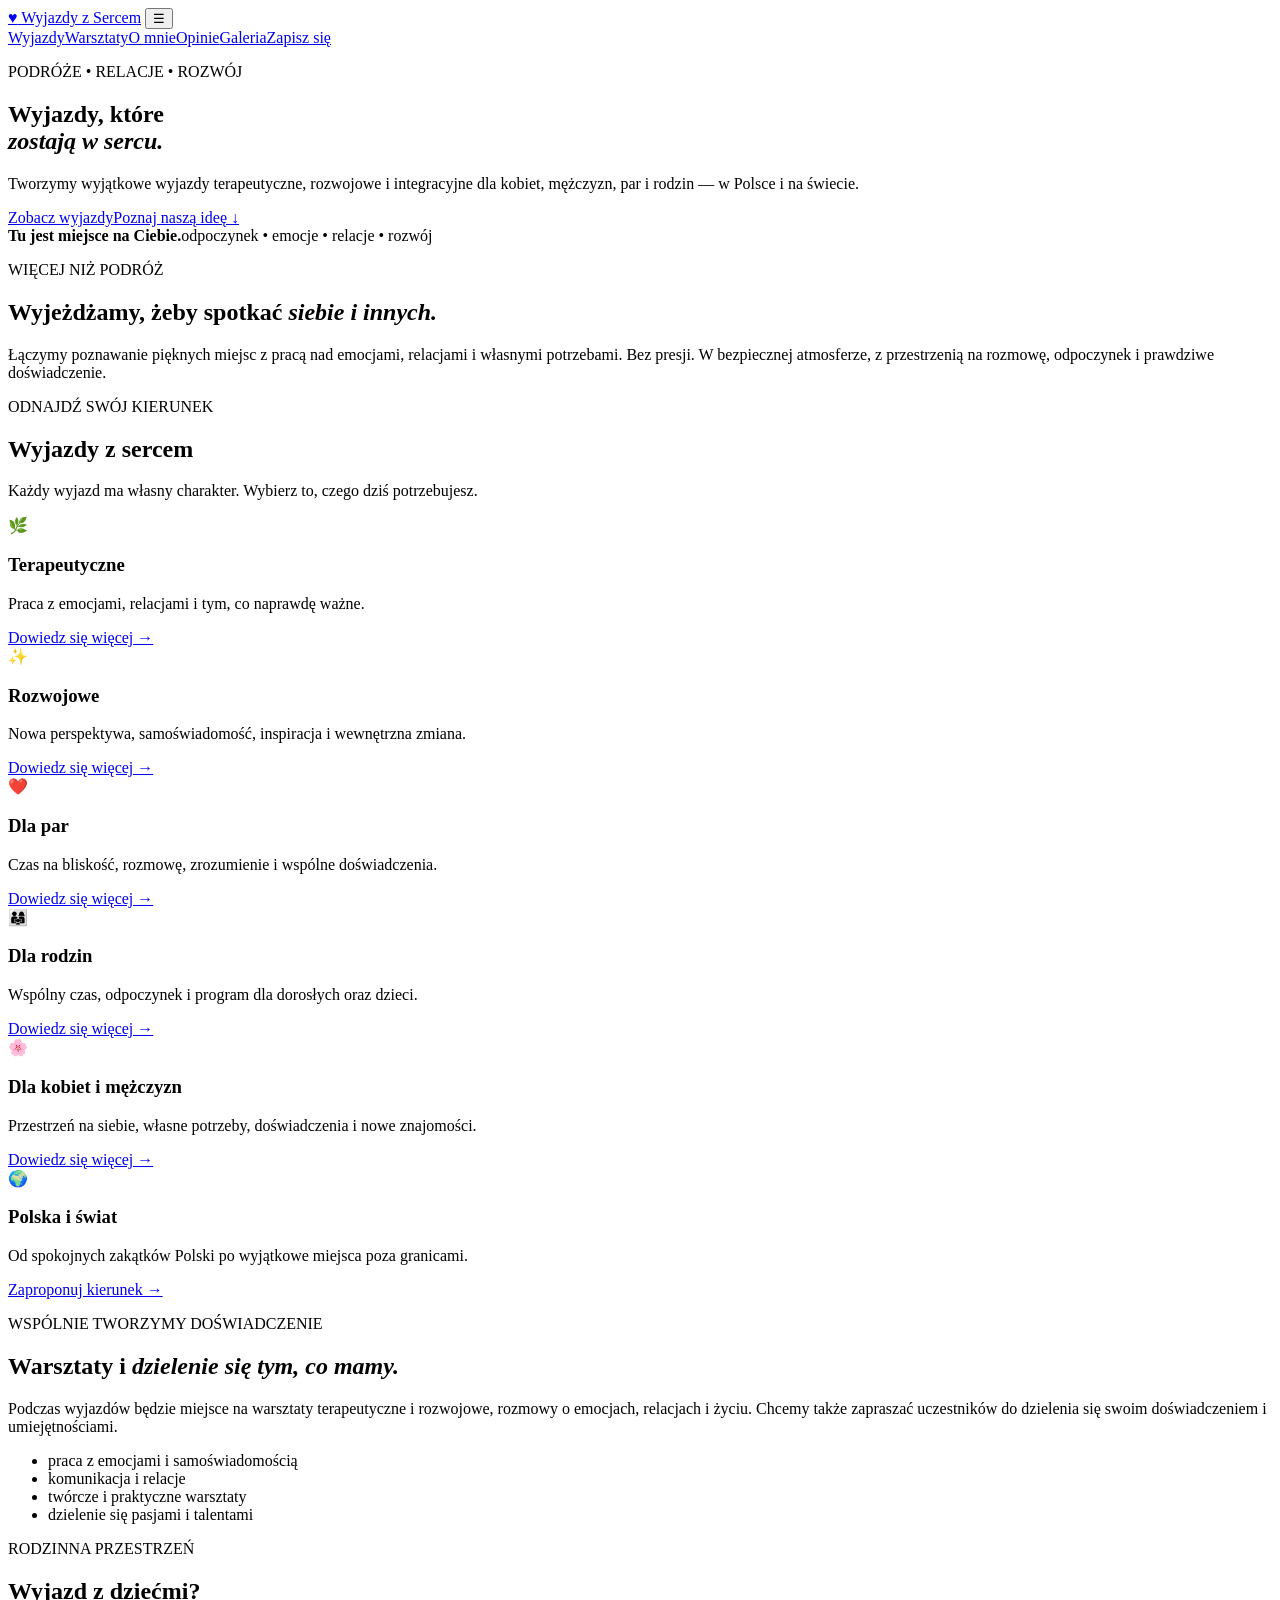
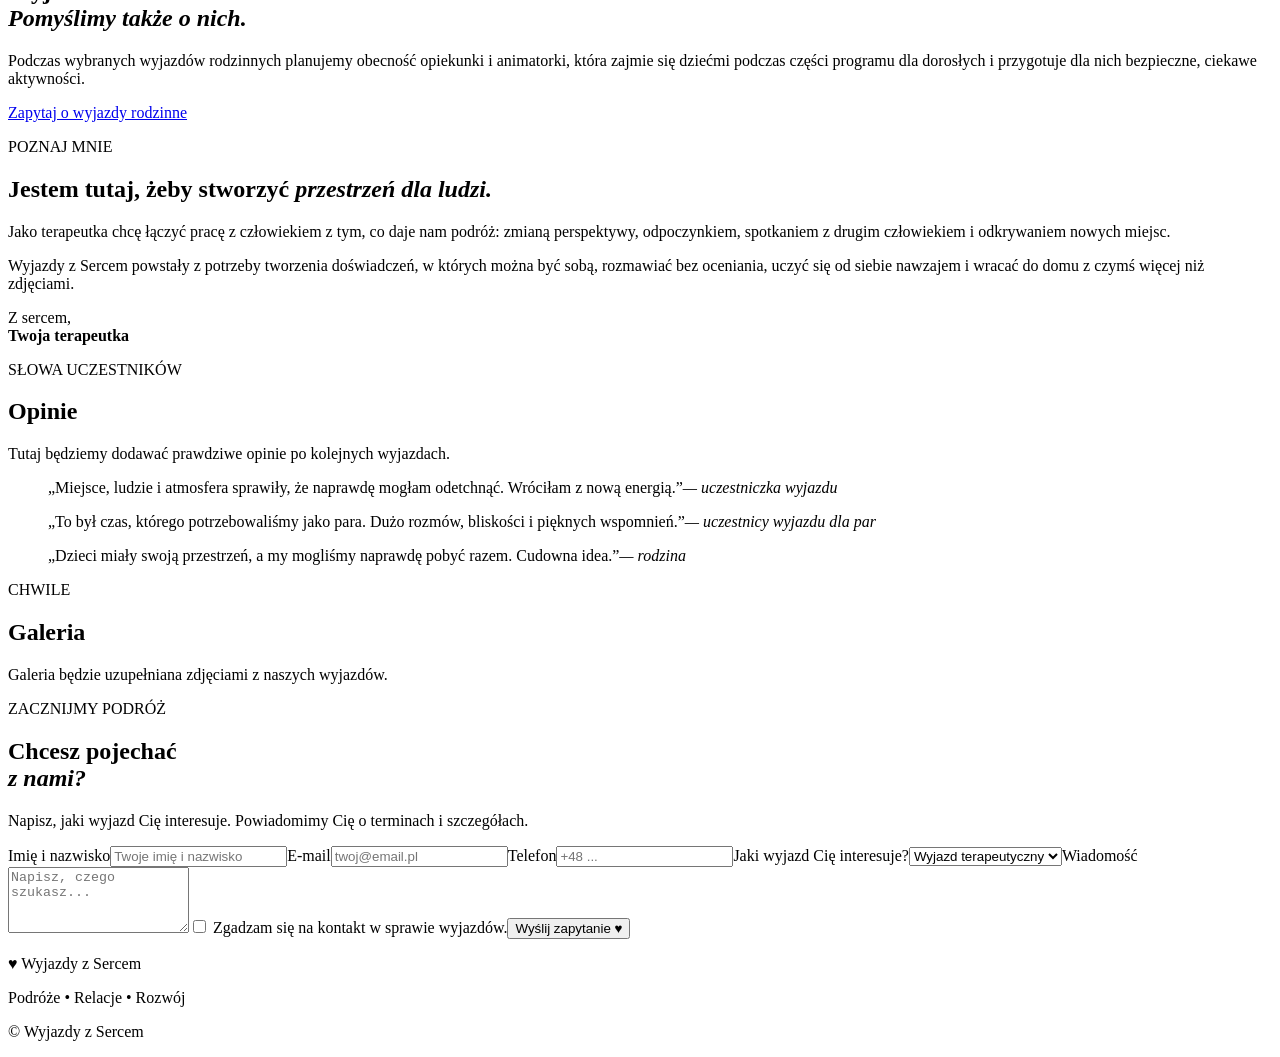
==== index.html @ 93f2064f "Stwórz pierwszą wersję strony Wyjazdy z Sercem" ====
<!doctype html>
<html lang="pl">
<head>
<meta charset="utf-8">
<meta name="viewport" content="width=device-width,initial-scale=1">
<meta name="description" content="Wyjazdy z Sercem – terapeutyczne, rozwojowe i integracyjne wyjazdy w Polsce i na świecie dla kobiet, mężczyzn, par i rodzin.">
<title>Wyjazdy z Sercem | Podróże, które mają znaczenie</title>
<link rel="preconnect" href="https://fonts.googleapis.com">
<link rel="preconnect" href="https://fonts.gstatic.com" crossorigin>
<link href="https://fonts.googleapis.com/css2?family=DM+Sans:wght@400;500;600;700&family=Playfair+Display:wght@600;700&display=swap" rel="stylesheet">
<link rel="stylesheet" href="style.css">
</head>
<body>
<header class="nav">
  <a class="brand" href="#top"><span>♥</span> Wyjazdy z Sercem</a>
  <button class="menu" aria-label="Otwórz menu">☰</button>
  <nav>
    <a href="#wyjazdy">Wyjazdy</a><a href="#warsztaty">Warsztaty</a><a href="#o-mnie">O mnie</a><a href="#opinie">Opinie</a><a href="#galeria">Galeria</a><a class="nav-cta" href="#zapisy">Zapisz się</a>
  </nav>
</header>

<main id="top">
<section class="hero">
  <div class="hero-copy">
    <p class="eyebrow">PODRÓŻE • RELACJE • ROZWÓJ</p>
    <h1>Wyjazdy, które<br><em>zostają w sercu.</em></h1>
    <p class="lead">Tworzymy wyjątkowe wyjazdy terapeutyczne, rozwojowe i integracyjne dla kobiet, mężczyzn, par i rodzin — w Polsce i na świecie.</p>
    <div class="hero-actions"><a class="btn primary" href="#wyjazdy">Zobacz wyjazdy</a><a class="btn ghost" href="#o-mnie">Poznaj naszą ideę ↓</a></div>
  </div>
  <div class="hero-card">
    <div class="hero-photo"></div>
    <div class="floating"><strong>Tu jest miejsce na Ciebie.</strong><span>odpoczynek • emocje • relacje • rozwój</span></div>
  </div>
</section>

<section class="intro">
  <p class="eyebrow">WIĘCEJ NIŻ PODRÓŻ</p>
  <h2>Wyjeżdżamy, żeby spotkać <em>siebie i innych.</em></h2>
  <p>Łączymy poznawanie pięknych miejsc z pracą nad emocjami, relacjami i własnymi potrzebami. Bez presji. W bezpiecznej atmosferze, z przestrzenią na rozmowę, odpoczynek i prawdziwe doświadczenie.</p>
</section>

<section id="wyjazdy" class="section">
  <div class="section-head"><div><p class="eyebrow">ODNAJDŹ SWÓJ KIERUNEK</p><h2>Wyjazdy z sercem</h2></div><p>Każdy wyjazd ma własny charakter. Wybierz to, czego dziś potrzebujesz.</p></div>
  <div class="cards">
    <article class="card"><div class="icon">🌿</div><h3>Terapeutyczne</h3><p>Praca z emocjami, relacjami i tym, co naprawdę ważne.</p><a href="#zapisy">Dowiedz się więcej →</a></article>
    <article class="card"><div class="icon">✨</div><h3>Rozwojowe</h3><p>Nowa perspektywa, samoświadomość, inspiracja i wewnętrzna zmiana.</p><a href="#zapisy">Dowiedz się więcej →</a></article>
    <article class="card"><div class="icon">❤️</div><h3>Dla par</h3><p>Czas na bliskość, rozmowę, zrozumienie i wspólne doświadczenia.</p><a href="#zapisy">Dowiedz się więcej →</a></article>
    <article class="card"><div class="icon">👨‍👩‍👧</div><h3>Dla rodzin</h3><p>Wspólny czas, odpoczynek i program dla dorosłych oraz dzieci.</p><a href="#zapisy">Dowiedz się więcej →</a></article>
    <article class="card"><div class="icon">🌸</div><h3>Dla kobiet i mężczyzn</h3><p>Przestrzeń na siebie, własne potrzeby, doświadczenia i nowe znajomości.</p><a href="#zapisy">Dowiedz się więcej →</a></article>
    <article class="card"><div class="icon">🌍</div><h3>Polska i świat</h3><p>Od spokojnych zakątków Polski po wyjątkowe miejsca poza granicami.</p><a href="#zapisy">Zaproponuj kierunek →</a></article>
  </div>
</section>

<section id="warsztaty" class="split">
  <div class="split-photo workshop-photo"></div>
  <div class="split-copy"><p class="eyebrow">WSPÓLNIE TWORZYMY DOŚWIADCZENIE</p><h2>Warsztaty i <em>dzielenie się tym, co mamy.</em></h2>
  <p>Podczas wyjazdów będzie miejsce na warsztaty terapeutyczne i rozwojowe, rozmowy o emocjach, relacjach i życiu. Chcemy także zapraszać uczestników do dzielenia się swoim doświadczeniem i umiejętnościami.</p>
  <ul><li>praca z emocjami i samoświadomością</li><li>komunikacja i relacje</li><li>twórcze i praktyczne warsztaty</li><li>dzielenie się pasjami i talentami</li></ul></div>
</section>

<section class="family">
  <div><p class="eyebrow">RODZINNA PRZESTRZEŃ</p><h2>Wyjazd z dziećmi?<br><em>Pomyślimy także o nich.</em></h2><p>Podczas wybranych wyjazdów rodzinnych planujemy obecność opiekunki i animatorki, która zajmie się dziećmi podczas części programu dla dorosłych i przygotuje dla nich bezpieczne, ciekawe aktywności.</p><a class="btn light" href="#zapisy">Zapytaj o wyjazdy rodzinne</a></div>
</section>

<section id="o-mnie" class="about">
  <div class="portrait"></div>
  <div><p class="eyebrow">POZNAJ MNIE</p><h2>Jestem tutaj, żeby stworzyć <em>przestrzeń dla ludzi.</em></h2><p>Jako terapeutka chcę łączyć pracę z człowiekiem z tym, co daje nam podróż: zmianą perspektywy, odpoczynkiem, spotkaniem z drugim człowiekiem i odkrywaniem nowych miejsc.</p><p>Wyjazdy z Sercem powstały z potrzeby tworzenia doświadczeń, w których można być sobą, rozmawiać bez oceniania, uczyć się od siebie nawzajem i wracać do domu z czymś więcej niż zdjęciami.</p><div class="signature">Z sercem,<br><strong>Twoja terapeutka</strong></div></div>
</section>

<section id="opinie" class="section soft"><div class="center"><p class="eyebrow">SŁOWA UCZESTNIKÓW</p><h2>Opinie</h2><p class="muted">Tutaj będziemy dodawać prawdziwe opinie po kolejnych wyjazdach.</p></div>
<div class="quotes"><blockquote>„Miejsce, ludzie i atmosfera sprawiły, że naprawdę mogłam odetchnąć. Wróciłam z nową energią.”<cite>— uczestniczka wyjazdu</cite></blockquote><blockquote>„To był czas, którego potrzebowaliśmy jako para. Dużo rozmów, bliskości i pięknych wspomnień.”<cite>— uczestnicy wyjazdu dla par</cite></blockquote><blockquote>„Dzieci miały swoją przestrzeń, a my mogliśmy naprawdę pobyć razem. Cudowna idea.”<cite>— rodzina</cite></blockquote></div></section>

<section id="galeria" class="section"><div class="center"><p class="eyebrow">CHWILE</p><h2>Galeria</h2><p class="muted">Galeria będzie uzupełniana zdjęciami z naszych wyjazdów.</p></div><div class="gallery"><div></div><div></div><div></div><div></div><div></div><div></div></div></section>

<section id="zapisy" class="booking"><div><p class="eyebrow">ZACZNIJMY PODRÓŻ</p><h2>Chcesz pojechać<br><em>z nami?</em></h2><p>Napisz, jaki wyjazd Cię interesuje. Powiadomimy Cię o terminach i szczegółach.</p></div>
<form onsubmit="return submitForm(event)"><label>Imię i nazwisko<input required name="name" placeholder="Twoje imię i nazwisko"></label><label>E-mail<input required type="email" name="email" placeholder="twoj@email.pl"></label><label>Telefon<input name="phone" placeholder="+48 ..."></label><label>Jaki wyjazd Cię interesuje?<select name="trip"><option>Wyjazd terapeutyczny</option><option>Wyjazd rozwojowy</option><option>Wyjazd dla par</option><option>Wyjazd rodzinny</option><option>Wyjazd zagraniczny</option><option>Warsztaty</option></select></label><label>Wiadomość<textarea name="message" rows="4" placeholder="Napisz, czego szukasz..."></textarea></label><label class="check"><input required type="checkbox"> Zgadzam się na kontakt w sprawie wyjazdów.</label><button class="btn primary" type="submit">Wyślij zapytanie ♥</button><p id="form-note" class="form-note"></p></form></section>
</main>
<footer><div class="brand"><span>♥</span> Wyjazdy z Sercem</div><p>Podróże • Relacje • Rozwój</p><p>© <span id="year"></span> Wyjazdy z Sercem</p></footer>
<script src="script.js"></script>
</body>
</html>
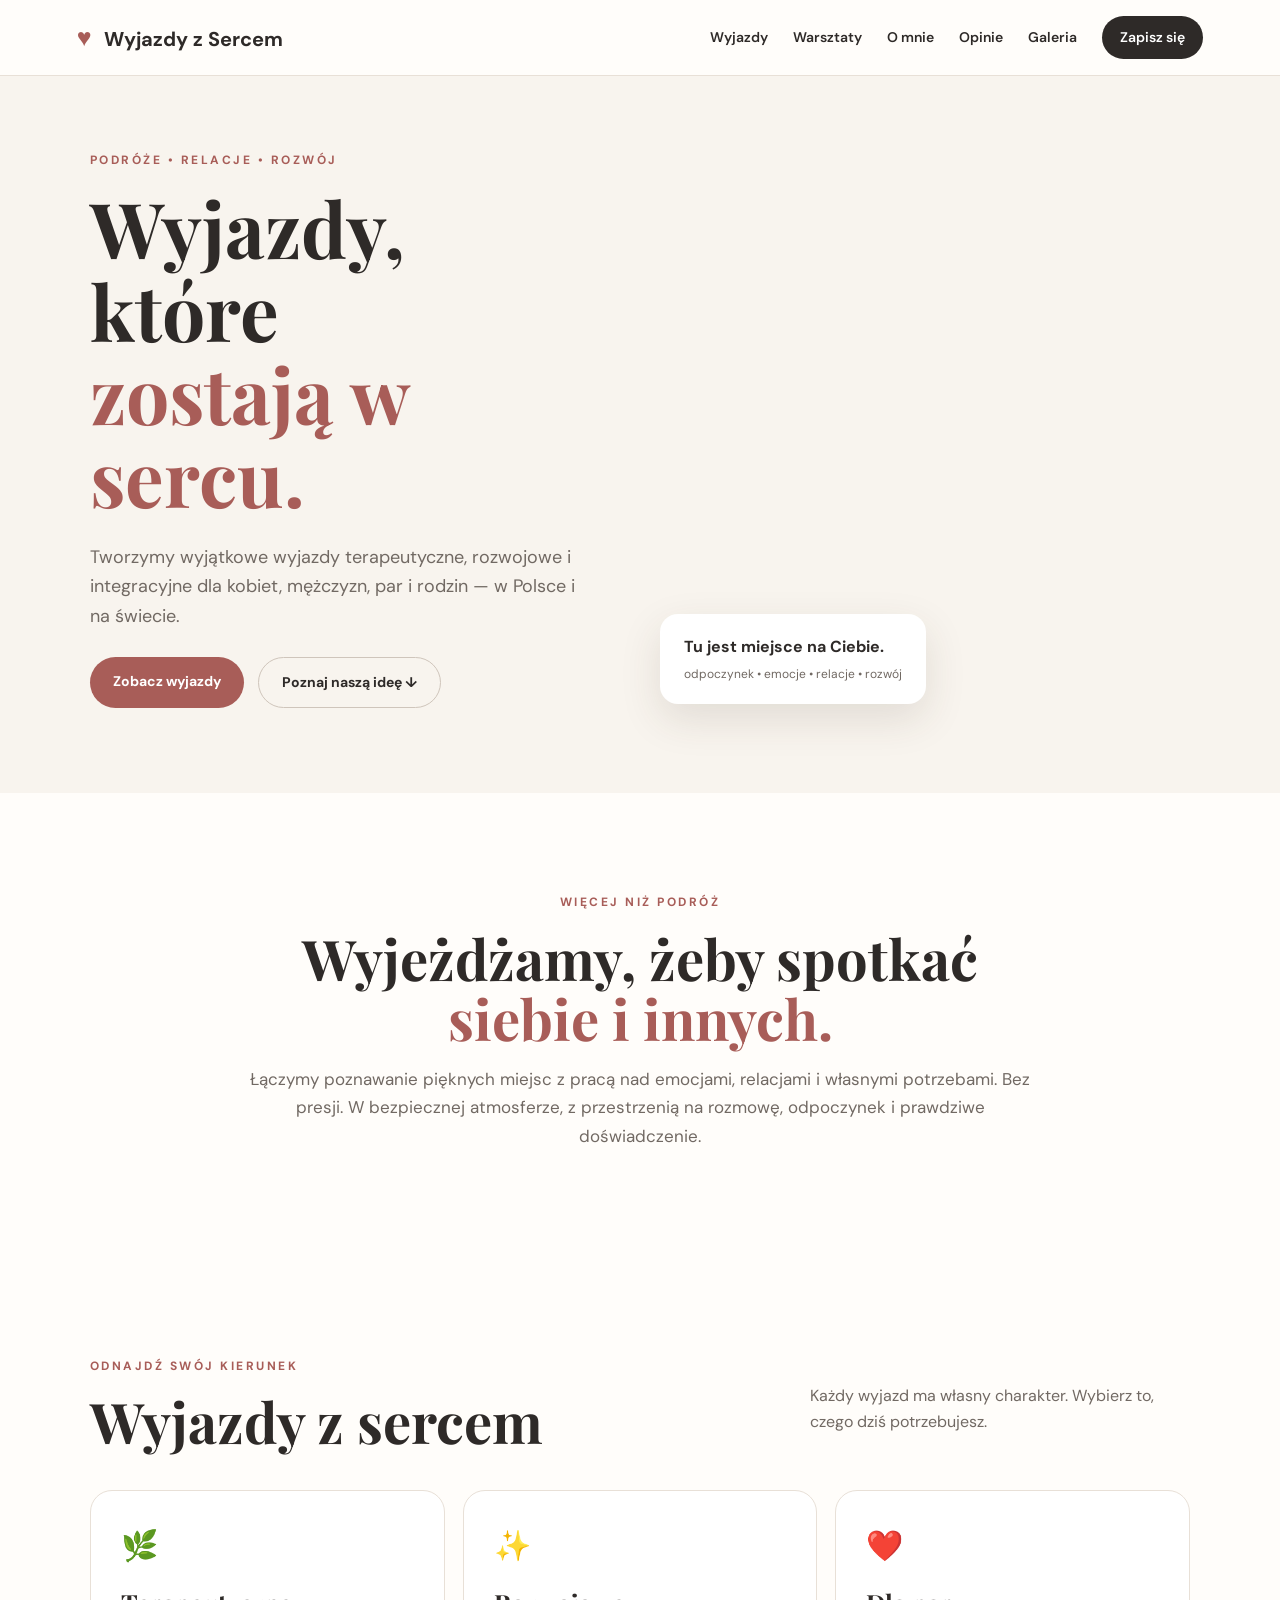
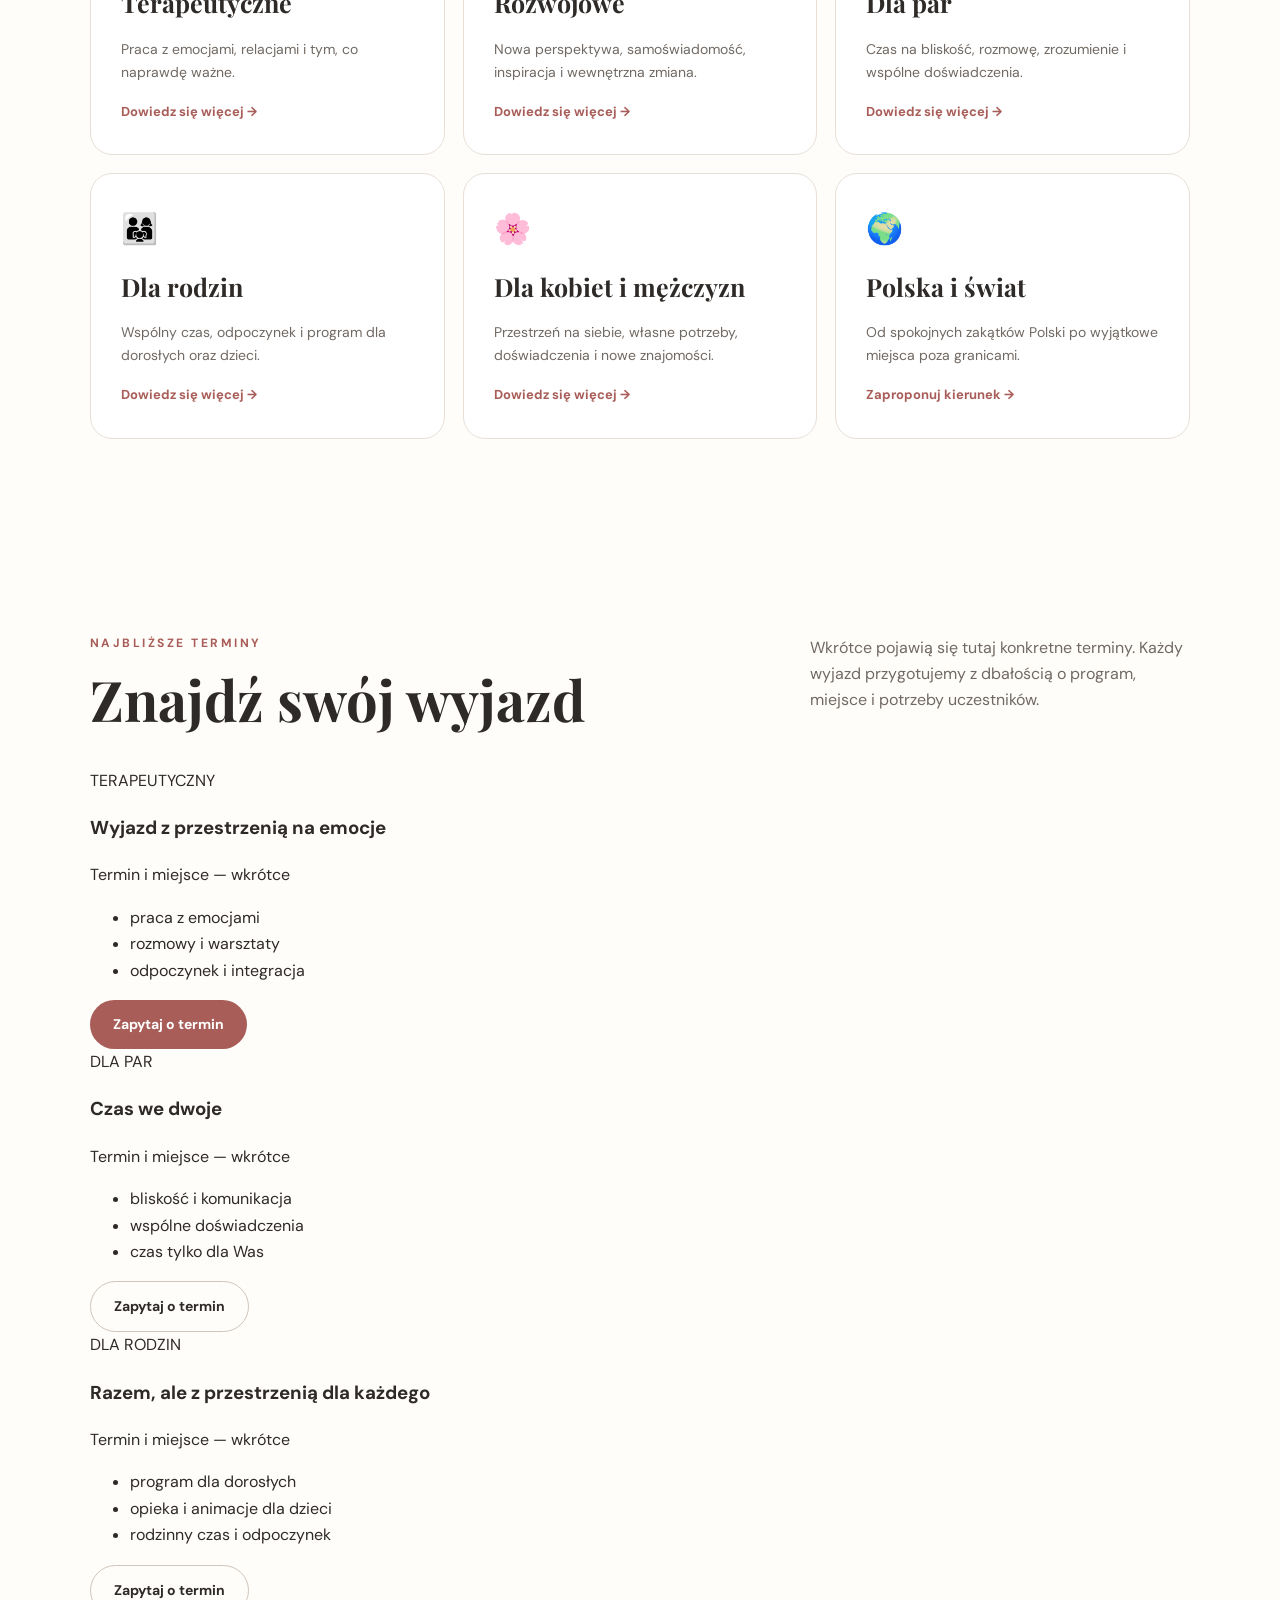
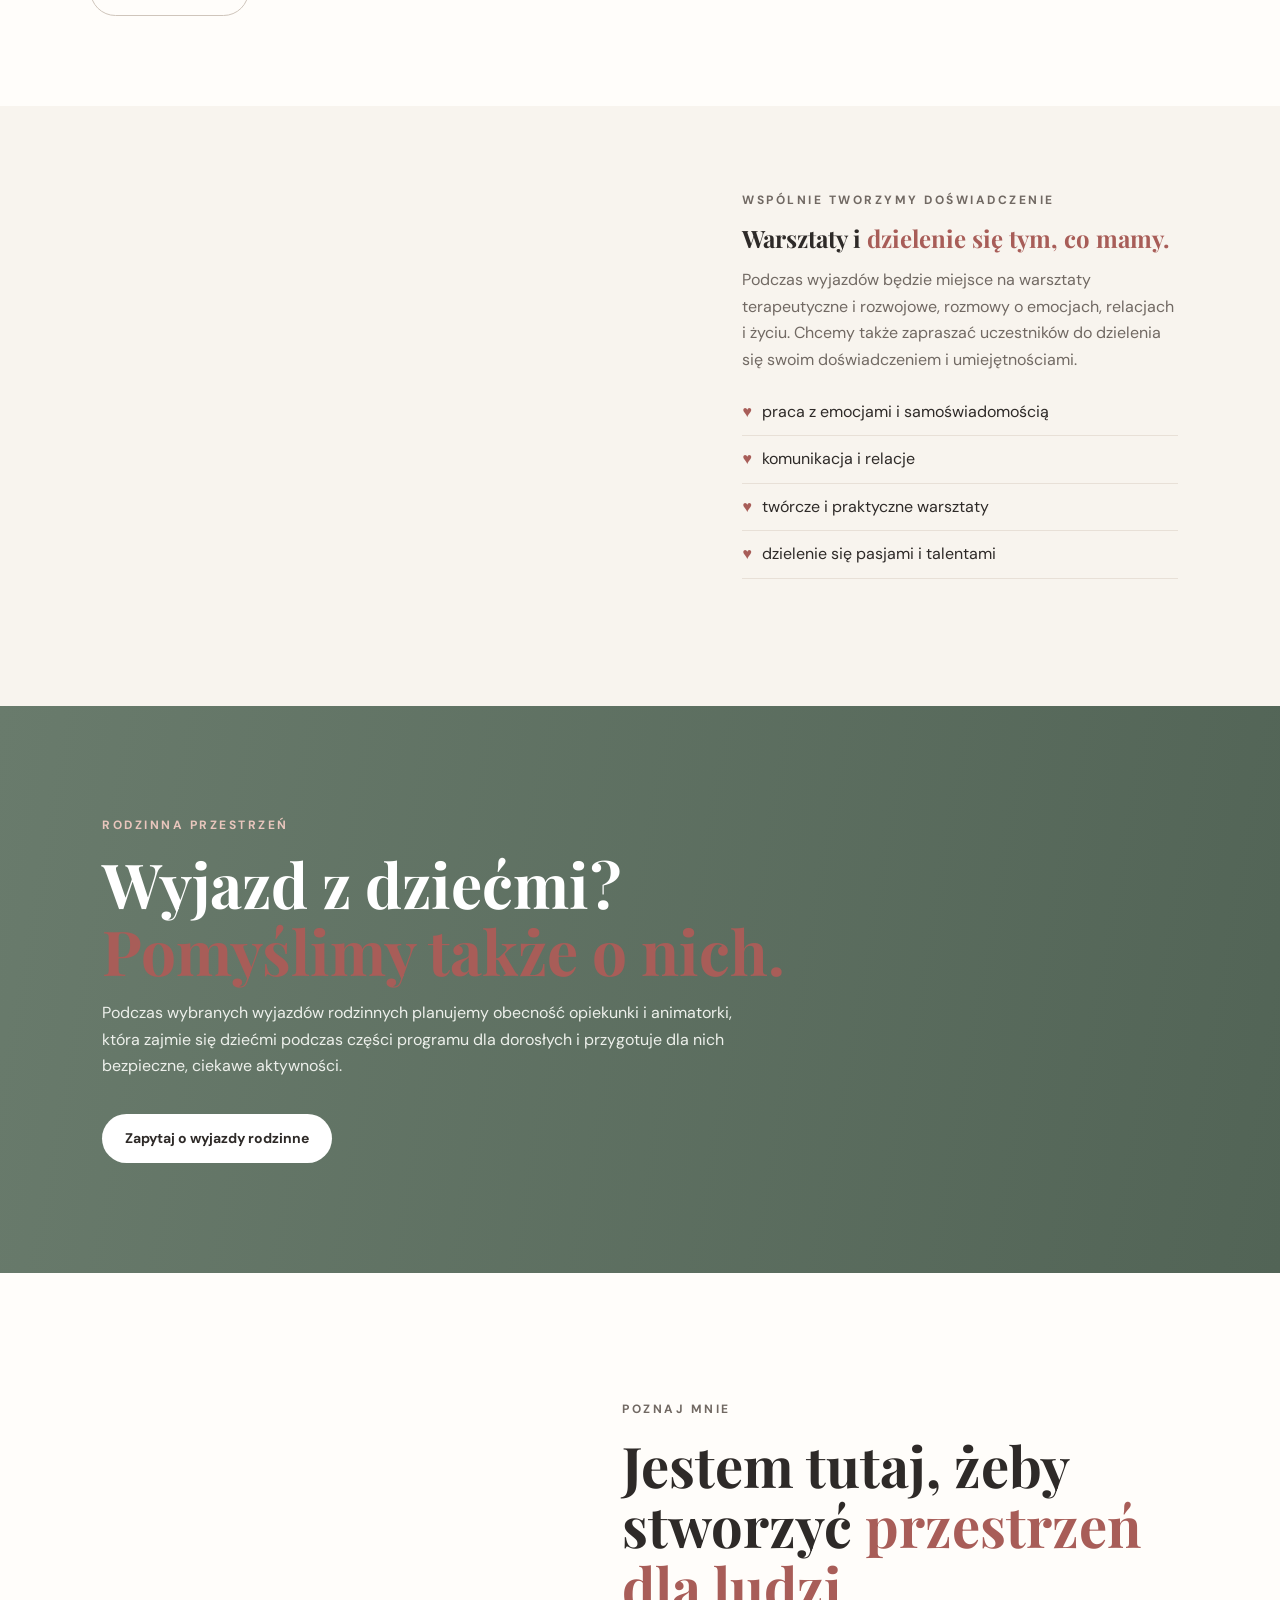
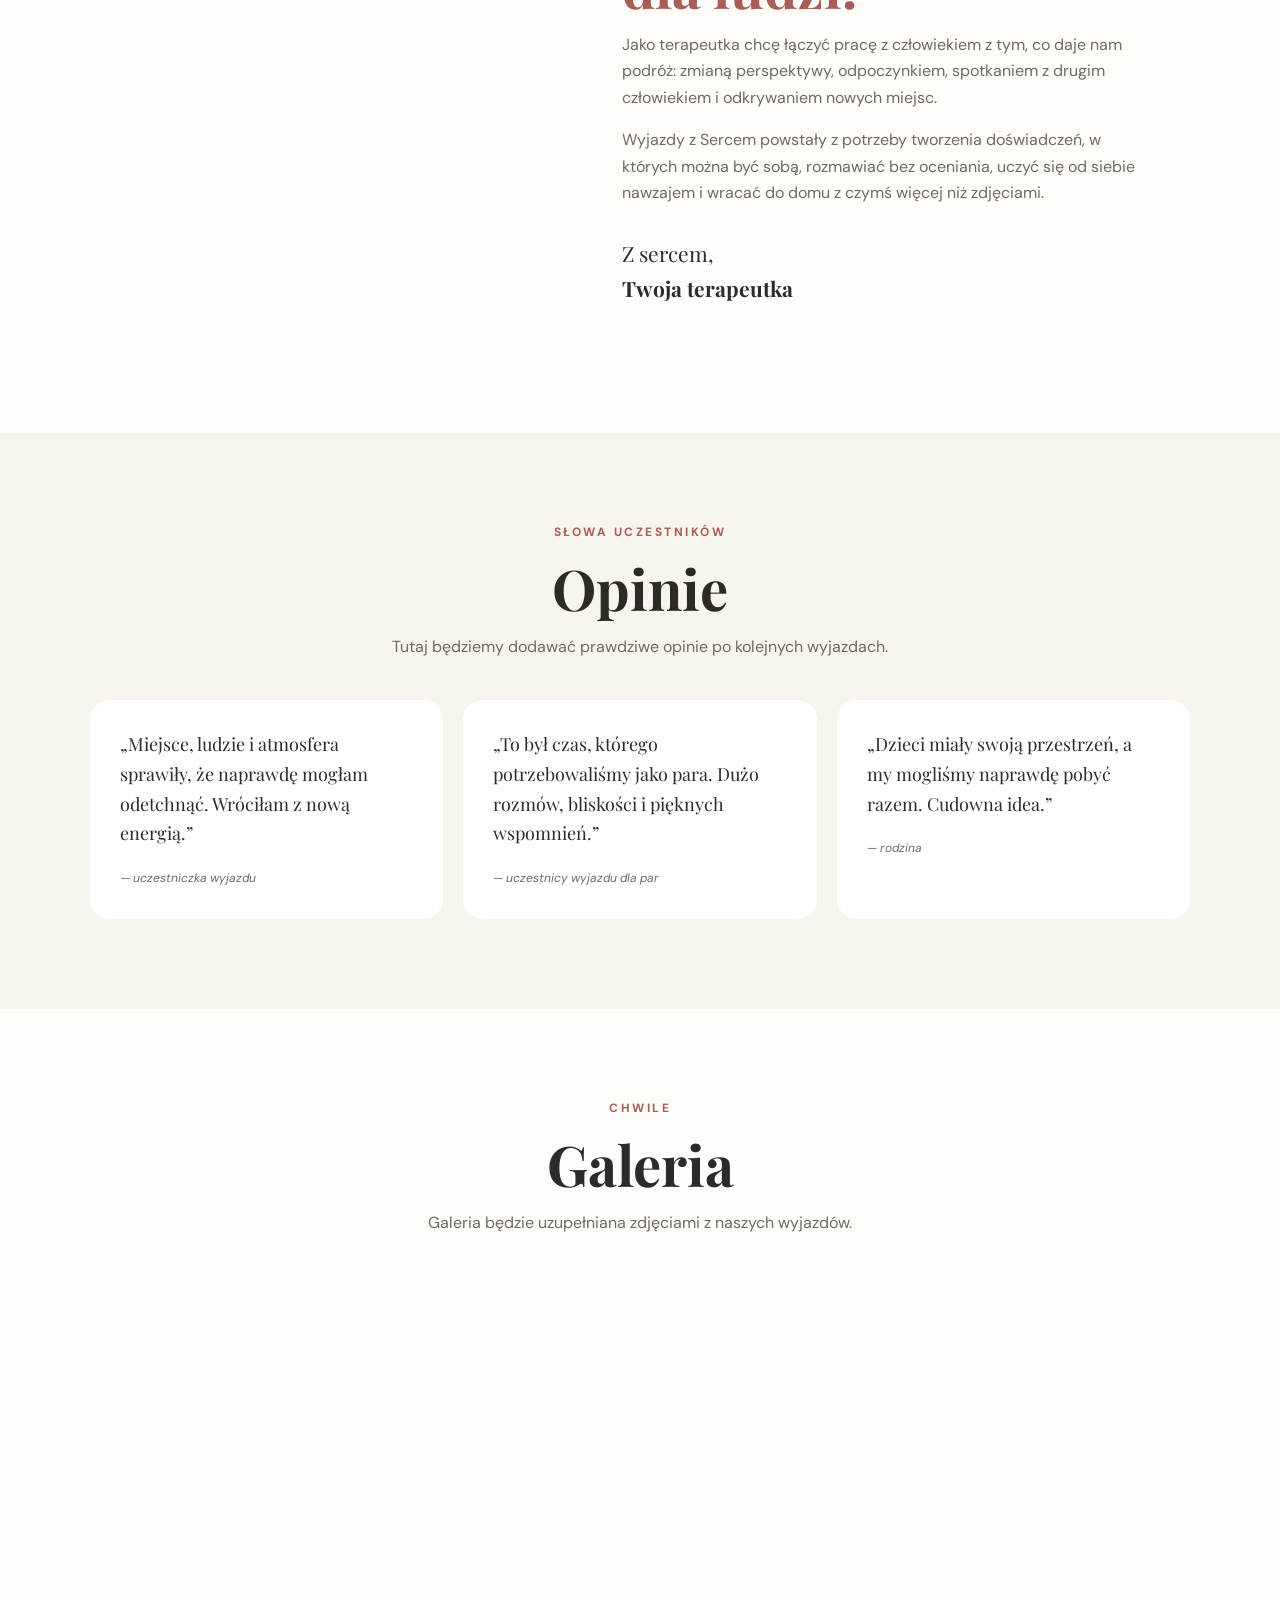
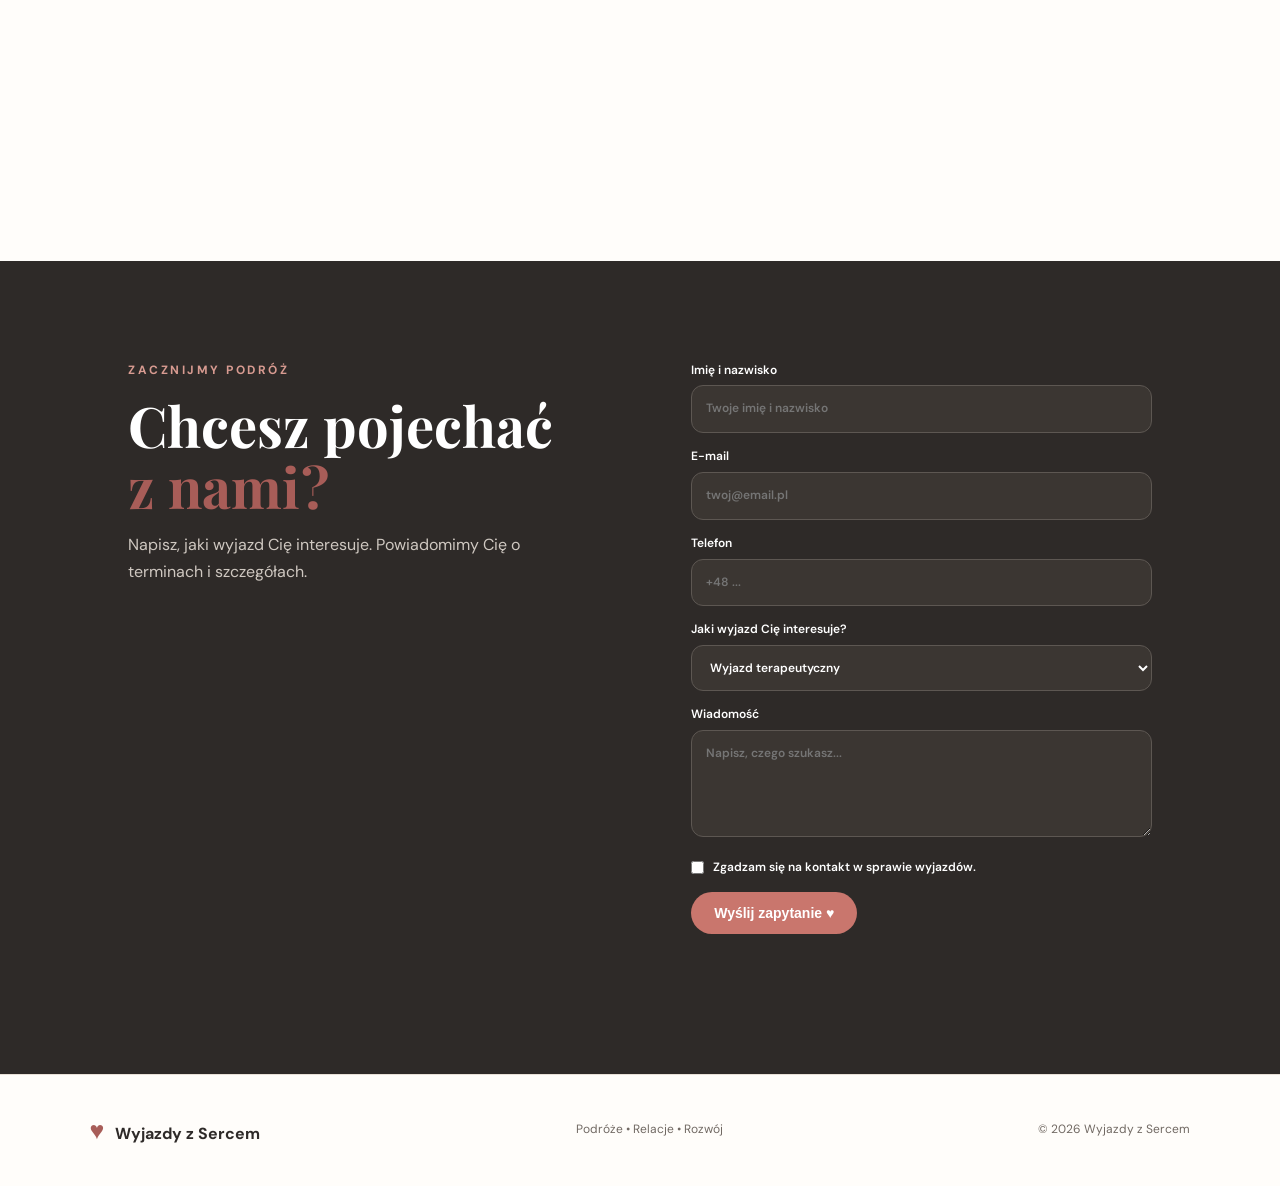
==== commit bbc02d20: "Dodaj sekcje najblizszych wyjazdow" ====
--- a/index.html
+++ b/index.html
@@ -51,6 +51,16 @@
   </div>
 </section>
 
+
+<section id="najblizsze" class="section upcoming">
+  <div class="section-head"><div><p class="eyebrow">NAJBLIŻSZE TERMINY</p><h2>Znajdź swój wyjazd</h2></div><p>Wkrótce pojawią się tutaj konkretne terminy. Każdy wyjazd przygotujemy z dbałością o program, miejsce i potrzeby uczestników.</p></div>
+  <div class="trip-grid">
+    <article class="trip-card featured"><div class="trip-tag">TERAPEUTYCZNY</div><h3>Wyjazd z przestrzenią na emocje</h3><p class="trip-placeholder">Termin i miejsce — wkrótce</p><ul><li>praca z emocjami</li><li>rozmowy i warsztaty</li><li>odpoczynek i integracja</li></ul><a class="btn primary" href="#zapisy">Zapytaj o termin</a></article>
+    <article class="trip-card"><div class="trip-tag">DLA PAR</div><h3>Czas we dwoje</h3><p class="trip-placeholder">Termin i miejsce — wkrótce</p><ul><li>bliskość i komunikacja</li><li>wspólne doświadczenia</li><li>czas tylko dla Was</li></ul><a class="btn ghost" href="#zapisy">Zapytaj o termin</a></article>
+    <article class="trip-card"><div class="trip-tag">DLA RODZIN</div><h3>Razem, ale z przestrzenią dla każdego</h3><p class="trip-placeholder">Termin i miejsce — wkrótce</p><ul><li>program dla dorosłych</li><li>opieka i animacje dla dzieci</li><li>rodzinny czas i odpoczynek</li></ul><a class="btn ghost" href="#zapisy">Zapytaj o termin</a></article>
+  </div>
+</section>
+
 <section id="warsztaty" class="split">
   <div class="split-photo workshop-photo"></div>
   <div class="split-copy"><p class="eyebrow">WSPÓLNIE TWORZYMY DOŚWIADCZENIE</p><h2>Warsztaty i <em>dzielenie się tym, co mamy.</em></h2>
--- a/style.css
+++ b/style.css
@@ -0,0 +1 @@
+:root{--ink:#2e2a28;--muted:#716963;--cream:#f8f4ee;--paper:#fffdfa;--accent:#a85d58;--sage:#687a68;--line:#e8e0d7}*{box-sizing:border-box}html{scroll-behavior:smooth}body{margin:0;color:var(--ink);font-family:'DM Sans',sans-serif;background:var(--paper);line-height:1.65}.nav{height:76px;display:flex;align-items:center;justify-content:space-between;padding:0 6vw;position:sticky;top:0;background:rgba(255,253,250,.94);backdrop-filter:blur(12px);z-index:10;border-bottom:1px solid var(--line)}.brand{font-weight:700;font-size:20px;color:var(--ink);text-decoration:none}.brand span{color:var(--accent);font-size:25px;margin-right:7px}.nav nav{display:flex;gap:25px;align-items:center}.nav nav a{color:var(--ink);text-decoration:none;font-size:14px;font-weight:600}.nav-cta{padding:10px 18px;border-radius:99px;background:var(--ink)!important;color:#fff!important}.menu{display:none;background:none;border:0;font-size:25px}.hero{min-height:650px;background:var(--cream);padding:75px 7vw 85px;display:grid;grid-template-columns:1fr 1fr;gap:7vw;align-items:center}.eyebrow{font-size:12px;letter-spacing:2.5px;font-weight:700;color:var(--accent);margin:0 0 15px}.hero h1,h2{font-family:'Playfair Display',serif;line-height:1.08;margin:0}.hero h1{font-size:clamp(48px,6vw,78px)}em{font-style:normal;color:var(--accent)}.lead{font-size:18px;max-width:590px;color:var(--muted);margin:25px 0}.hero-actions{display:flex;gap:14px;flex-wrap:wrap}.btn{display:inline-block;border:0;border-radius:99px;padding:13px 23px;text-decoration:none;font-weight:700;font-size:14px;cursor:pointer}.primary{background:var(--accent);color:white}.ghost{color:var(--ink);border:1px solid #cfc5bb}.hero-card{position:relative}.hero-photo,.split-photo,.portrait{min-height:500px;border-radius:28px;background:url('https://images.unsplash.com/photo-1500530855697-b586d89ba3ee?auto=format&fit=crop&w=1200&q=85') center/cover}.floating{position:absolute;bottom:-25px;left:-25px;background:#fff;padding:20px 24px;border-radius:18px;box-shadow:0 15px 40px #44352a20}.floating strong,.floating span{display:block}.floating span{color:var(--muted);font-size:12px;margin-top:4px}.intro{max-width:850px;text-align:center;padding:100px 25px;margin:auto}.intro h2,.section h2,.about h2,.booking h2{font-size:clamp(38px,5vw,56px)}.intro>p:last-child{color:var(--muted);font-size:17px}.section{padding:90px 7vw}.section-head{display:flex;justify-content:space-between;gap:30px;align-items:end;margin-bottom:38px}.section-head>p{max-width:380px;color:var(--muted)}.cards{display:grid;grid-template-columns:repeat(3,1fr);gap:18px}.card{padding:30px;border:1px solid var(--line);border-radius:22px;background:#fff}.icon{font-size:30px}.card h3{font-family:'Playfair Display',serif;font-size:25px;margin:12px 0 5px}.card p{color:var(--muted);font-size:14px}.card a{color:var(--accent);font-weight:700;text-decoration:none;font-size:13px}.split{display:grid;grid-template-columns:1fr 1fr;min-height:600px;background:var(--cream)}.split-photo{border-radius:0;min-height:600px;background-image:url('https://images.unsplash.com/photo-1511632765486-a01980e01a18?auto=format&fit=crop&w=1200&q=85')}.split-copy{padding:85px 8vw}.split-copy p{color:var(--muted)}.split-copy ul{padding:0;list-style:none}.split-copy li{padding:10px 0;border-bottom:1px solid var(--line)}.split-copy li:before{content:'♥';color:var(--accent);margin-right:10px}.family{padding:110px 8vw;background:linear-gradient(100deg,#697b6c,#526456);color:#fff}.family .eyebrow{color:#e9c6bd}.family h2{font-size:clamp(40px,5vw,62px);max-width:700px}.family p{max-width:650px;color:#edf0eb}.light{background:#fff;color:var(--ink);margin-top:18px}.about{display:grid;grid-template-columns:.85fr 1.15fr;gap:8vw;align-items:center;padding:100px 10vw}.portrait{min-height:560px;background-image:url('https://images.unsplash.com/photo-1544005313-94ddf0286df2?auto=format&fit=crop&w=900&q=85')}.about p{color:var(--muted)}.signature{margin-top:30px;font-family:'Playfair Display',serif;font-size:21px}.soft{background:var(--cream)}.center{text-align:center}.muted{color:var(--muted)}.quotes{display:grid;grid-template-columns:repeat(3,1fr);gap:20px;margin-top:40px}.quotes blockquote{margin:0;background:#fff;padding:30px;border-radius:20px;font-family:'Playfair Display',serif;font-size:18px}.quotes cite{display:block;margin-top:20px;font-family:'DM Sans';font-size:12px;color:var(--muted)}.gallery{display:grid;grid-template-columns:repeat(3,1fr);gap:14px;margin-top:40px}.gallery div{height:240px;border-radius:18px;background:center/cover}.gallery div:nth-child(1){background-image:url('https://images.unsplash.com/photo-1500534623283-312aade485b7?auto=format&fit=crop&w=800&q=80')}.gallery div:nth-child(2){background-image:url('https://images.unsplash.com/photo-1470770841072-f978cf4d019e?auto=format&fit=crop&w=800&q=80')}.gallery div:nth-child(3){background-image:url('https://images.unsplash.com/photo-1501785888041-af3ef285b470?auto=format&fit=crop&w=800&q=80')}.gallery div:nth-child(4){background-image:url('https://images.unsplash.com/photo-1529156069898-49953e39b3ac?auto=format&fit=crop&w=800&q=80')}.gallery div:nth-child(5){background-image:url('https://images.unsplash.com/photo-1527529482837-4698179dc6ce?auto=format&fit=crop&w=800&q=80')}.gallery div:nth-child(6){background-image:url('https://images.unsplash.com/photo-1500530855697-b586d89ba3ee?auto=format&fit=crop&w=800&q=80')}.booking{padding:100px 10vw;background:#2e2a28;color:#fff;display:grid;grid-template-columns:1fr 1fr;gap:8vw}.booking p{color:#cfc8c1}.booking .eyebrow{color:#d89b91}.booking form{display:grid;gap:14px}.booking label{font-size:12px;font-weight:600}.booking input,.booking select,.booking textarea{width:100%;margin-top:5px;padding:13px 14px;border-radius:12px;border:1px solid #5d5752;background:#3b3632;color:#fff;font:inherit}.booking textarea{resize:vertical}.booking .check{display:flex;gap:9px;align-items:center}.booking .check input{width:auto;margin:0}.form-note{font-size:13px}.booking .primary{background:#c9766d}.booking .btn{width:max-content}footer{padding:35px 7vw;display:flex;gap:35px;align-items:center;justify-content:space-between;border-top:1px solid var(--line);font-size:12px;color:var(--muted)}footer .brand{font-size:16px}footer p{margin:0}@media(max-width:900px){.nav{padding:0 5vw}.nav nav{display:none;position:absolute;top:76px;left:0;right:0;background:#fff;padding:20px 5vw;flex-direction:column;align-items:flex-start}.nav nav.open{display:flex}.menu{display:block}.hero,.split,.about,.booking{grid-template-columns:1fr}.hero{padding:55px 6vw}.hero-photo{min-height:430px}.section{padding:70px 6vw}.cards,.quotes{grid-template-columns:1fr 1fr}.split-photo{min-height:420px}.about{padding:75px 7vw}.booking{padding:75px 7vw}footer{flex-wrap:wrap}}@media(max-width:600px){.cards,.quotes,.gallery{grid-template-columns:1fr}.hero h1{font-size:48px}.floating{left:10px}.gallery div{height:210px}.section-head{display:block}}
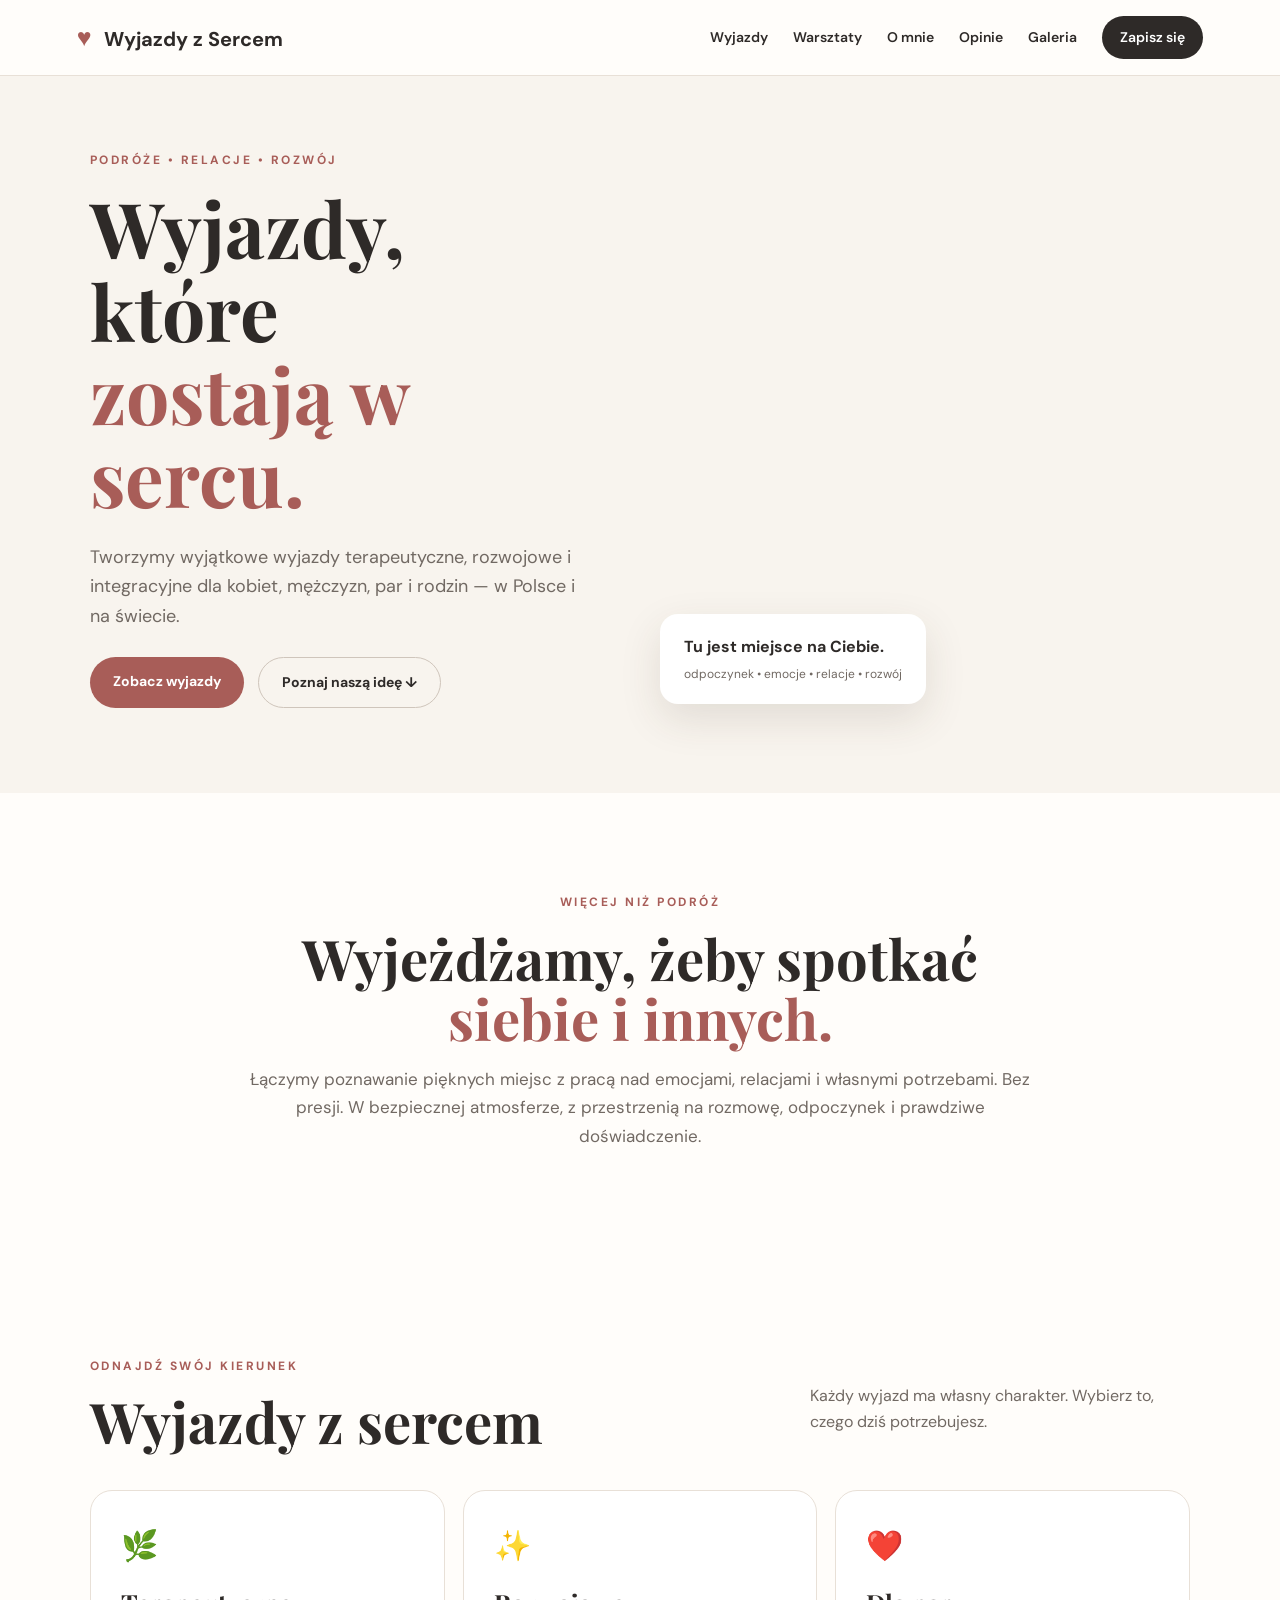
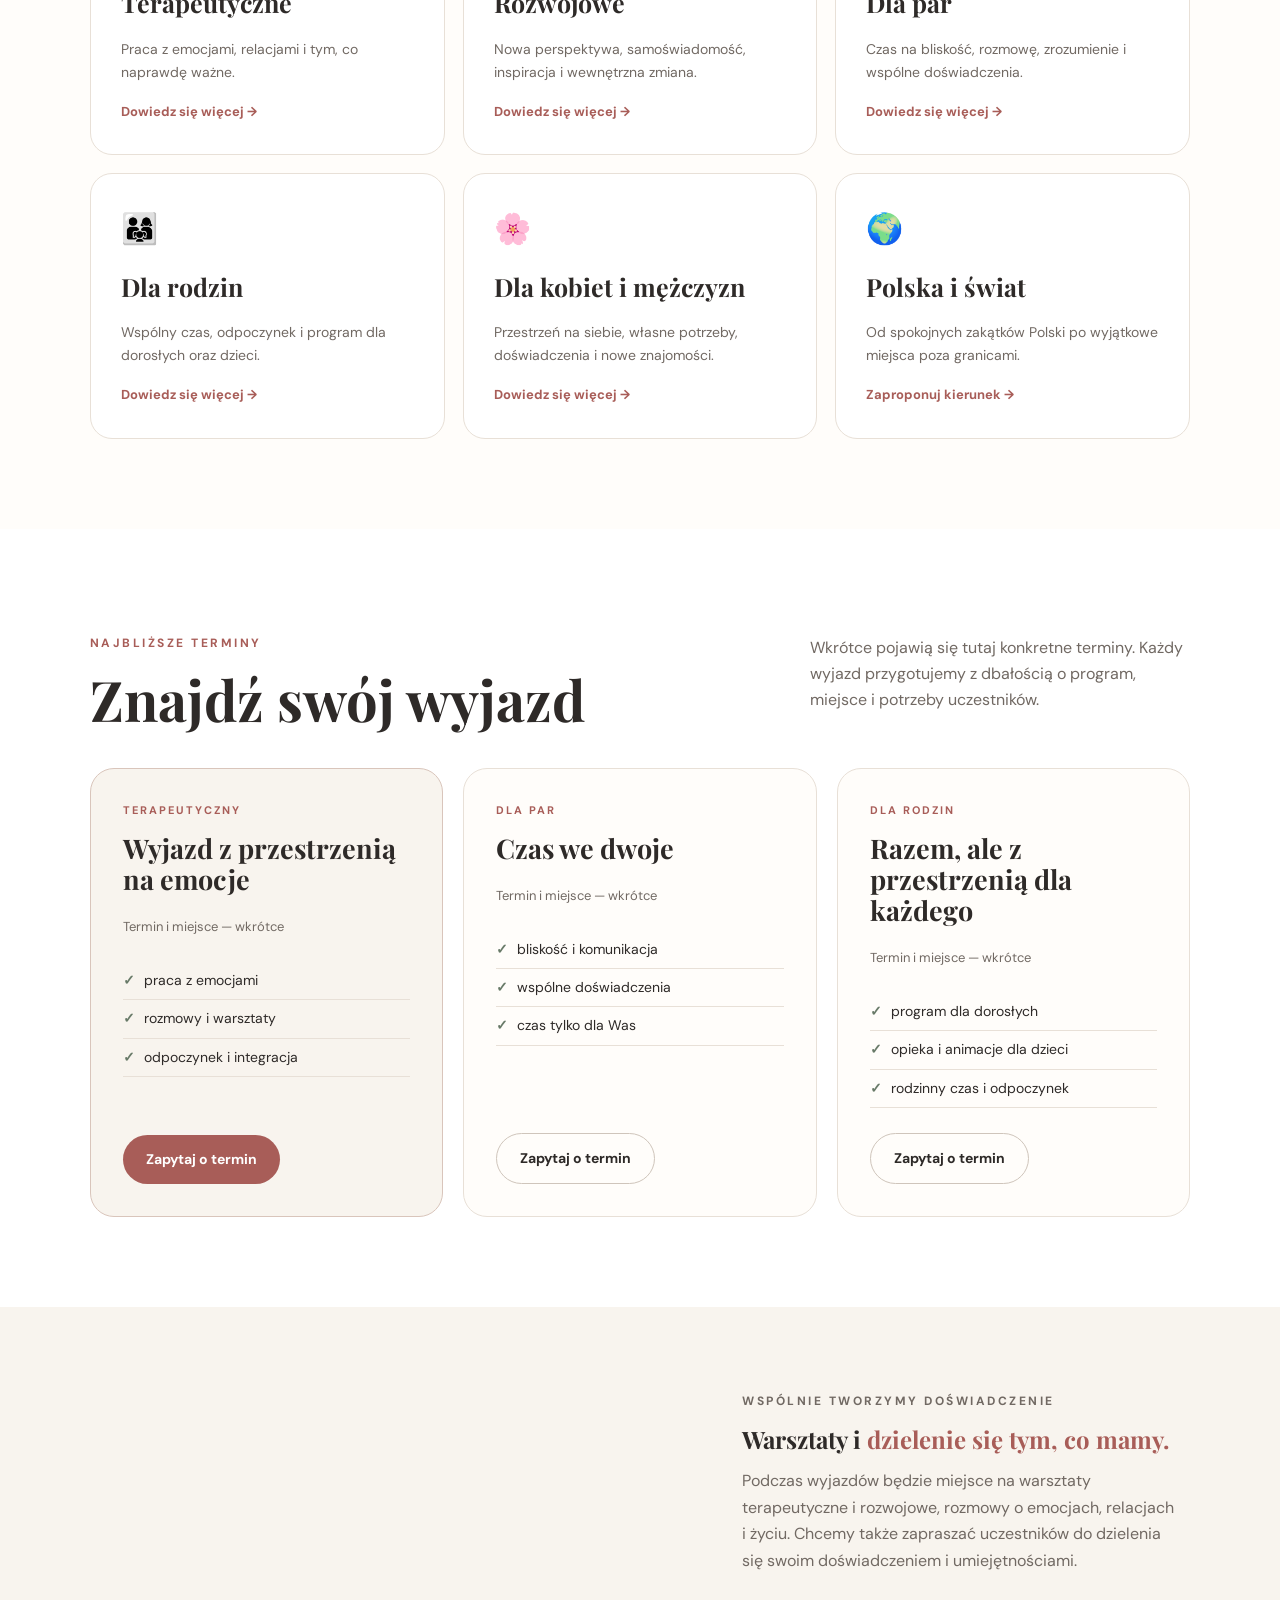
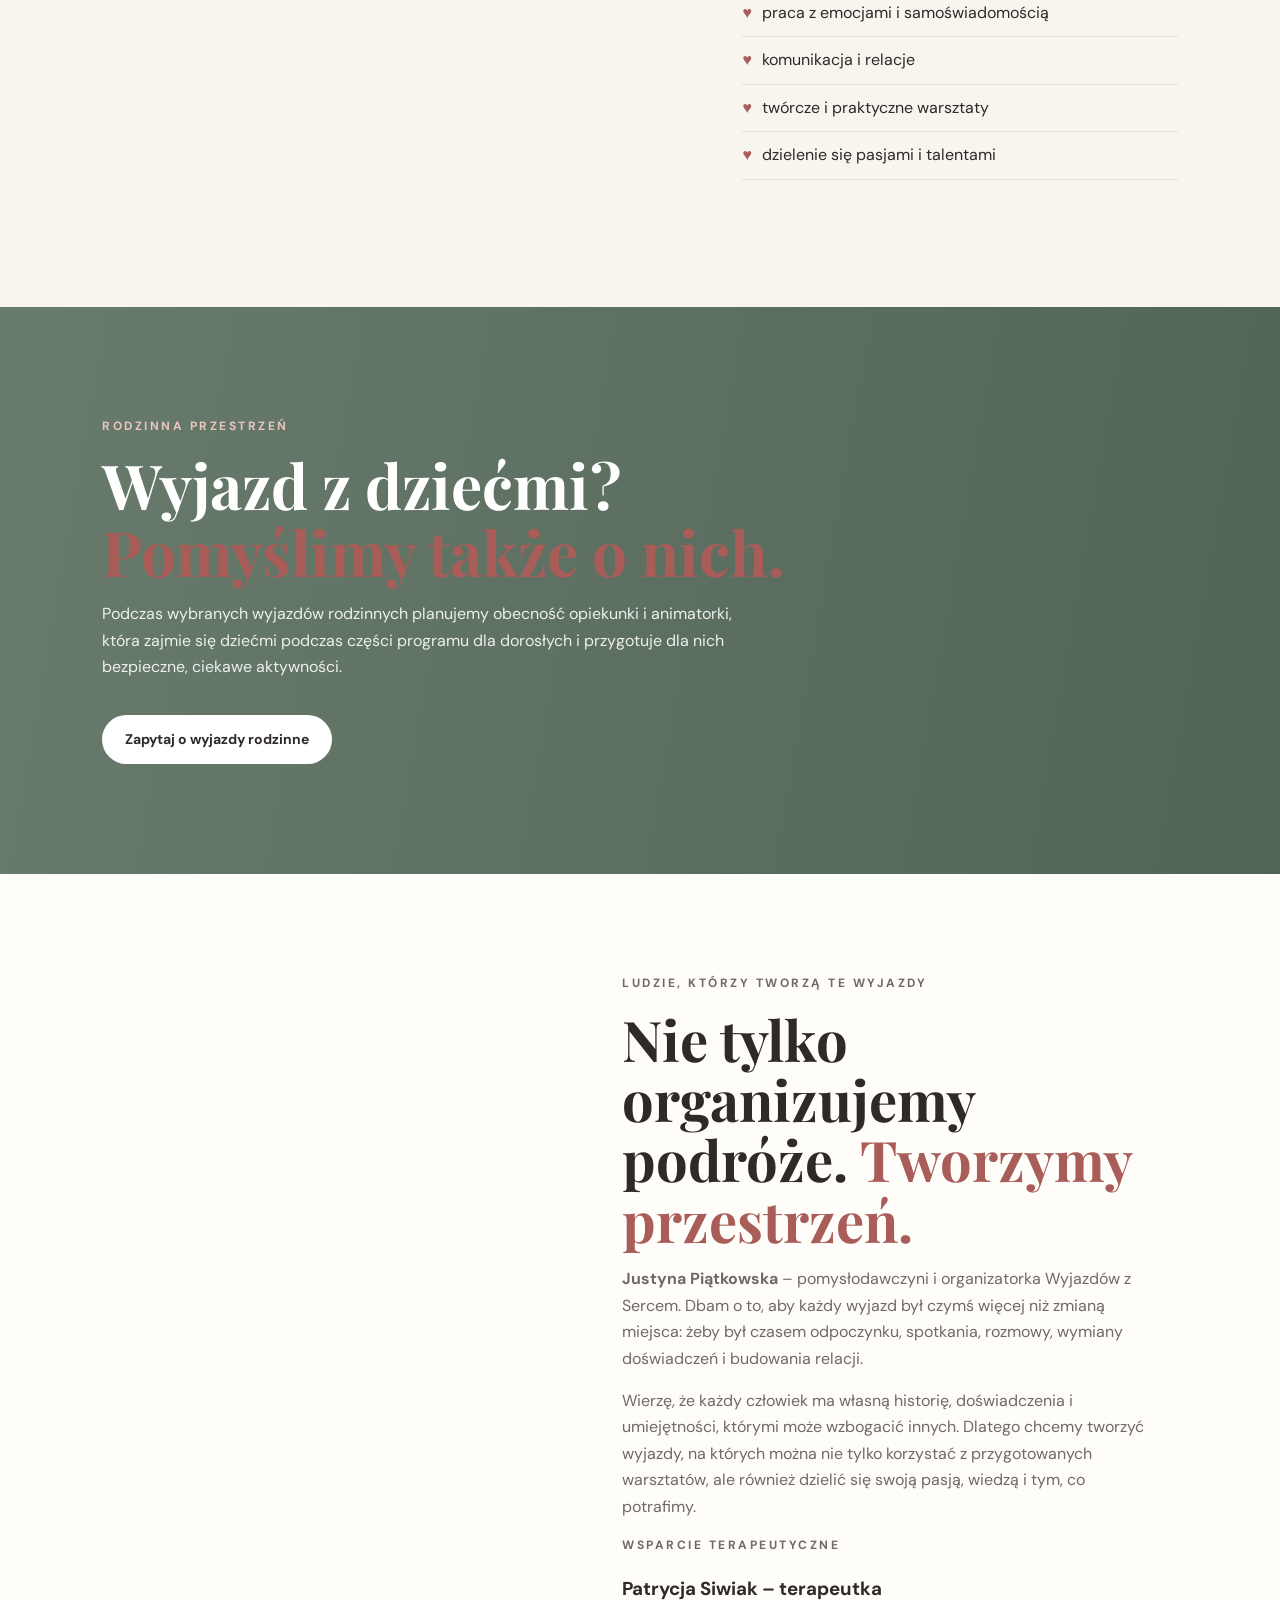
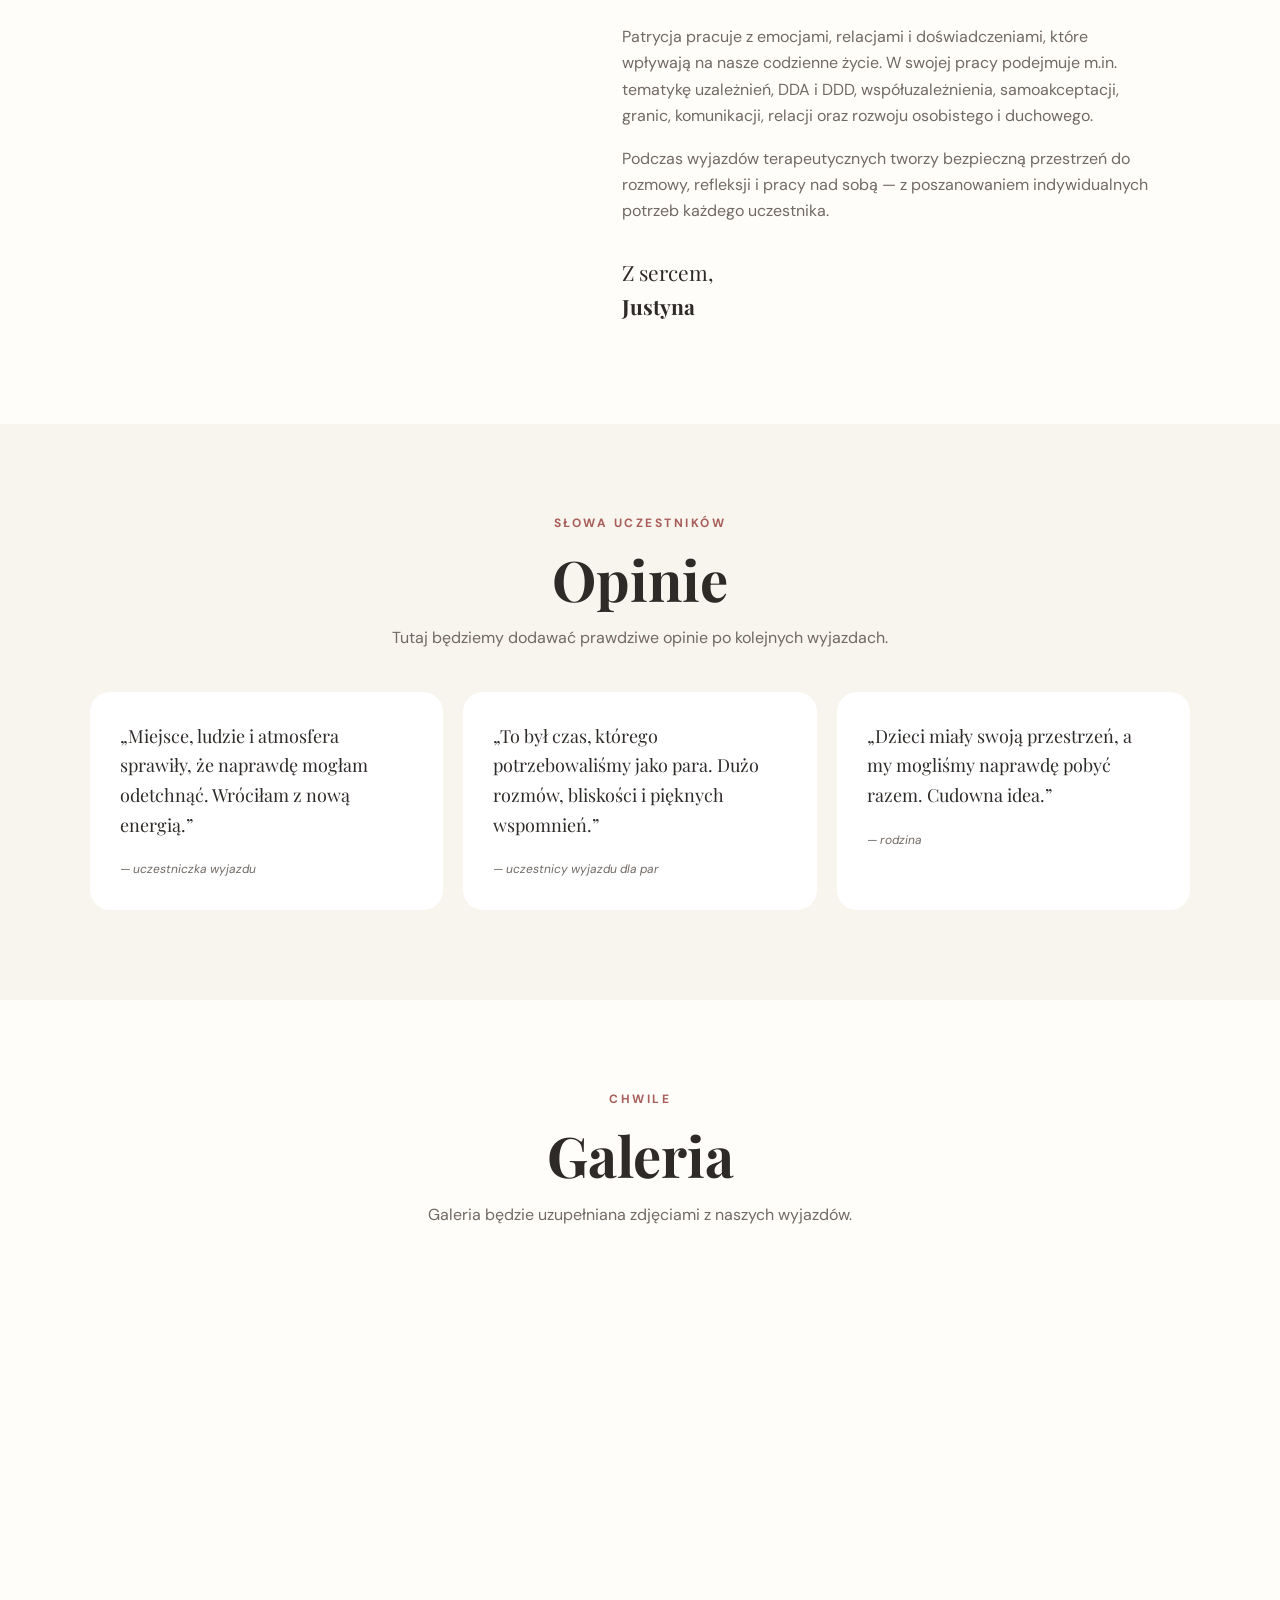
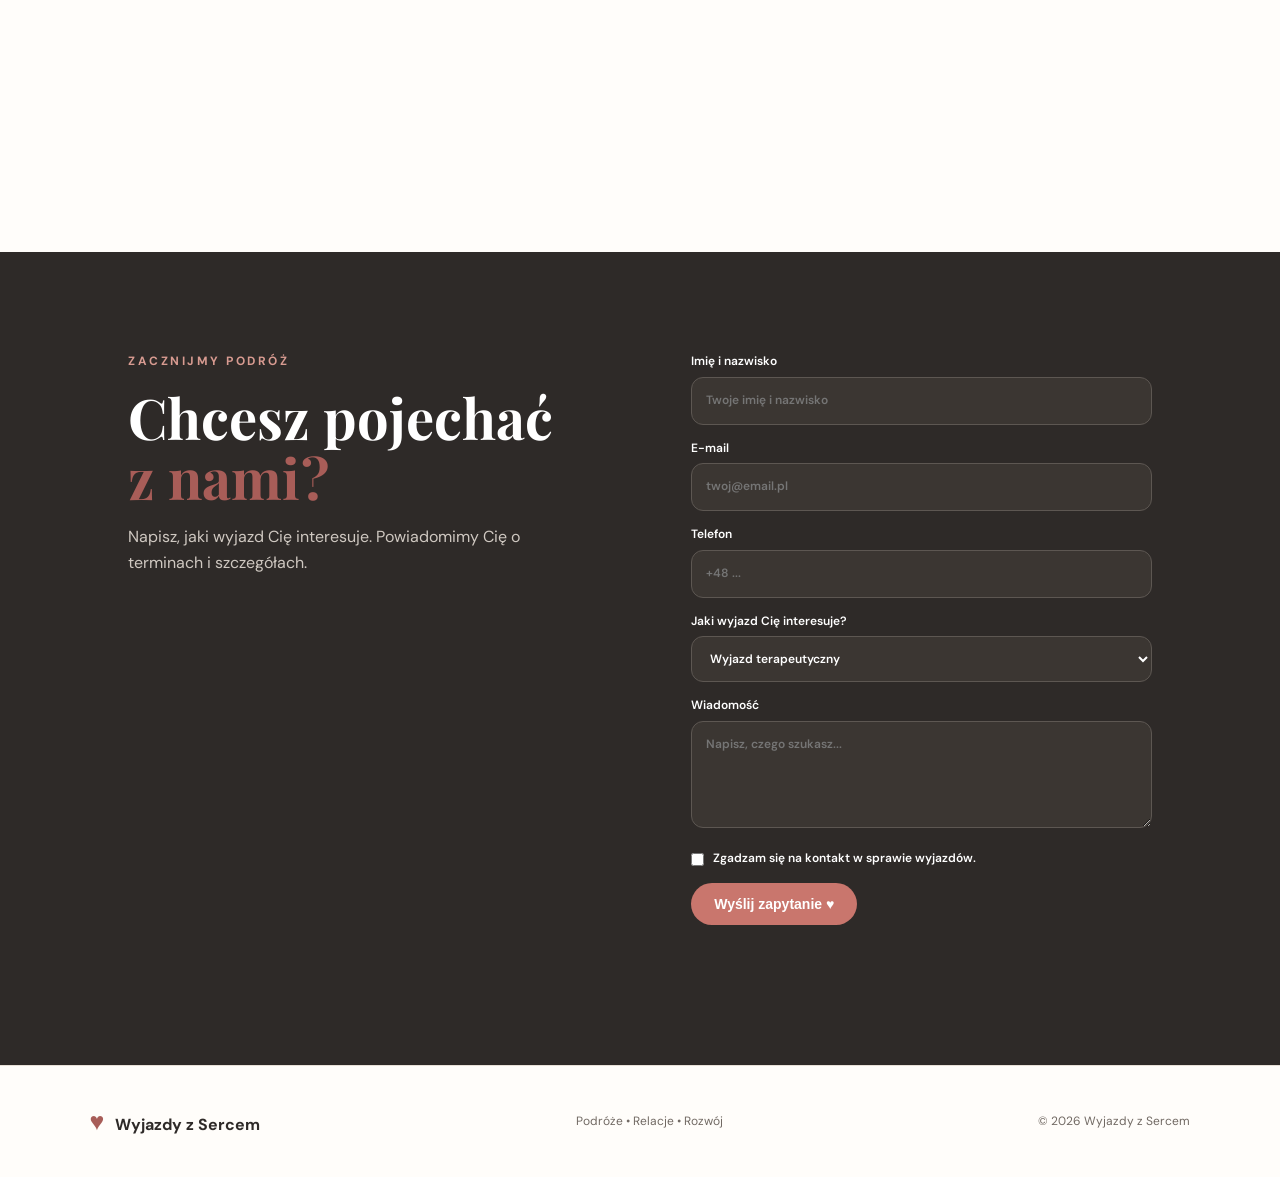
==== commit 618597d8: "Dodaj opis organizatorki i terapeutki" ====
--- a/index.html
+++ b/index.html
@@ -74,7 +74,19 @@
 
 <section id="o-mnie" class="about">
   <div class="portrait"></div>
-  <div><p class="eyebrow">POZNAJ MNIE</p><h2>Jestem tutaj, żeby stworzyć <em>przestrzeń dla ludzi.</em></h2><p>Jako terapeutka chcę łączyć pracę z człowiekiem z tym, co daje nam podróż: zmianą perspektywy, odpoczynkiem, spotkaniem z drugim człowiekiem i odkrywaniem nowych miejsc.</p><p>Wyjazdy z Sercem powstały z potrzeby tworzenia doświadczeń, w których można być sobą, rozmawiać bez oceniania, uczyć się od siebie nawzajem i wracać do domu z czymś więcej niż zdjęciami.</p><div class="signature">Z sercem,<br><strong>Twoja terapeutka</strong></div></div>
+  <div>
+    <p class="eyebrow">LUDZIE, KTÓRZY TWORZĄ TE WYJAZDY</p>
+    <h2>Nie tylko organizujemy podróże. <em>Tworzymy przestrzeń.</em></h2>
+    <p><strong>Justyna Piątkowska</strong> – pomysłodawczyni i organizatorka Wyjazdów z Sercem. Dbam o to, aby każdy wyjazd był czymś więcej niż zmianą miejsca: żeby był czasem odpoczynku, spotkania, rozmowy, wymiany doświadczeń i budowania relacji.</p>
+    <p>Wierzę, że każdy człowiek ma własną historię, doświadczenia i umiejętności, którymi może wzbogacić innych. Dlatego chcemy tworzyć wyjazdy, na których można nie tylko korzystać z przygotowanych warsztatów, ale również dzielić się swoją pasją, wiedzą i tym, co potrafimy.</p>
+    <div class="therapist-box">
+      <p class="eyebrow">WSPARCIE TERAPEUTYCZNE</p>
+      <h3>Patrycja Siwiak – terapeutka</h3>
+      <p>Patrycja pracuje z emocjami, relacjami i doświadczeniami, które wpływają na nasze codzienne życie. W swojej pracy podejmuje m.in. tematykę uzależnień, DDA i DDD, współuzależnienia, samoakceptacji, granic, komunikacji, relacji oraz rozwoju osobistego i duchowego.</p>
+      <p>Podczas wyjazdów terapeutycznych tworzy bezpieczną przestrzeń do rozmowy, refleksji i pracy nad sobą — z poszanowaniem indywidualnych potrzeb każdego uczestnika.</p>
+    </div>
+    <div class="signature">Z sercem,<br><strong>Justyna</strong></div>
+  </div>
 </section>
 
 <section id="opinie" class="section soft"><div class="center"><p class="eyebrow">SŁOWA UCZESTNIKÓW</p><h2>Opinie</h2><p class="muted">Tutaj będziemy dodawać prawdziwe opinie po kolejnych wyjazdach.</p></div>
--- a/style.css
+++ b/style.css
@@ -1 +1 @@
-:root{--ink:#2e2a28;--muted:#716963;--cream:#f8f4ee;--paper:#fffdfa;--accent:#a85d58;--sage:#687a68;--line:#e8e0d7}*{box-sizing:border-box}html{scroll-behavior:smooth}body{margin:0;color:var(--ink);font-family:'DM Sans',sans-serif;background:var(--paper);line-height:1.65}.nav{height:76px;display:flex;align-items:center;justify-content:space-between;padding:0 6vw;position:sticky;top:0;background:rgba(255,253,250,.94);backdrop-filter:blur(12px);z-index:10;border-bottom:1px solid var(--line)}.brand{font-weight:700;font-size:20px;color:var(--ink);text-decoration:none}.brand span{color:var(--accent);font-size:25px;margin-right:7px}.nav nav{display:flex;gap:25px;align-items:center}.nav nav a{color:var(--ink);text-decoration:none;font-size:14px;font-weight:600}.nav-cta{padding:10px 18px;border-radius:99px;background:var(--ink)!important;color:#fff!important}.menu{display:none;background:none;border:0;font-size:25px}.hero{min-height:650px;background:var(--cream);padding:75px 7vw 85px;display:grid;grid-template-columns:1fr 1fr;gap:7vw;align-items:center}.eyebrow{font-size:12px;letter-spacing:2.5px;font-weight:700;color:var(--accent);margin:0 0 15px}.hero h1,h2{font-family:'Playfair Display',serif;line-height:1.08;margin:0}.hero h1{font-size:clamp(48px,6vw,78px)}em{font-style:normal;color:var(--accent)}.lead{font-size:18px;max-width:590px;color:var(--muted);margin:25px 0}.hero-actions{display:flex;gap:14px;flex-wrap:wrap}.btn{display:inline-block;border:0;border-radius:99px;padding:13px 23px;text-decoration:none;font-weight:700;font-size:14px;cursor:pointer}.primary{background:var(--accent);color:white}.ghost{color:var(--ink);border:1px solid #cfc5bb}.hero-card{position:relative}.hero-photo,.split-photo,.portrait{min-height:500px;border-radius:28px;background:url('https://images.unsplash.com/photo-1500530855697-b586d89ba3ee?auto=format&fit=crop&w=1200&q=85') center/cover}.floating{position:absolute;bottom:-25px;left:-25px;background:#fff;padding:20px 24px;border-radius:18px;box-shadow:0 15px 40px #44352a20}.floating strong,.floating span{display:block}.floating span{color:var(--muted);font-size:12px;margin-top:4px}.intro{max-width:850px;text-align:center;padding:100px 25px;margin:auto}.intro h2,.section h2,.about h2,.booking h2{font-size:clamp(38px,5vw,56px)}.intro>p:last-child{color:var(--muted);font-size:17px}.section{padding:90px 7vw}.section-head{display:flex;justify-content:space-between;gap:30px;align-items:end;margin-bottom:38px}.section-head>p{max-width:380px;color:var(--muted)}.cards{display:grid;grid-template-columns:repeat(3,1fr);gap:18px}.card{padding:30px;border:1px solid var(--line);border-radius:22px;background:#fff}.icon{font-size:30px}.card h3{font-family:'Playfair Display',serif;font-size:25px;margin:12px 0 5px}.card p{color:var(--muted);font-size:14px}.card a{color:var(--accent);font-weight:700;text-decoration:none;font-size:13px}.split{display:grid;grid-template-columns:1fr 1fr;min-height:600px;background:var(--cream)}.split-photo{border-radius:0;min-height:600px;background-image:url('https://images.unsplash.com/photo-1511632765486-a01980e01a18?auto=format&fit=crop&w=1200&q=85')}.split-copy{padding:85px 8vw}.split-copy p{color:var(--muted)}.split-copy ul{padding:0;list-style:none}.split-copy li{padding:10px 0;border-bottom:1px solid var(--line)}.split-copy li:before{content:'♥';color:var(--accent);margin-right:10px}.family{padding:110px 8vw;background:linear-gradient(100deg,#697b6c,#526456);color:#fff}.family .eyebrow{color:#e9c6bd}.family h2{font-size:clamp(40px,5vw,62px);max-width:700px}.family p{max-width:650px;color:#edf0eb}.light{background:#fff;color:var(--ink);margin-top:18px}.about{display:grid;grid-template-columns:.85fr 1.15fr;gap:8vw;align-items:center;padding:100px 10vw}.portrait{min-height:560px;background-image:url('https://images.unsplash.com/photo-1544005313-94ddf0286df2?auto=format&fit=crop&w=900&q=85')}.about p{color:var(--muted)}.signature{margin-top:30px;font-family:'Playfair Display',serif;font-size:21px}.soft{background:var(--cream)}.center{text-align:center}.muted{color:var(--muted)}.quotes{display:grid;grid-template-columns:repeat(3,1fr);gap:20px;margin-top:40px}.quotes blockquote{margin:0;background:#fff;padding:30px;border-radius:20px;font-family:'Playfair Display',serif;font-size:18px}.quotes cite{display:block;margin-top:20px;font-family:'DM Sans';font-size:12px;color:var(--muted)}.gallery{display:grid;grid-template-columns:repeat(3,1fr);gap:14px;margin-top:40px}.gallery div{height:240px;border-radius:18px;background:center/cover}.gallery div:nth-child(1){background-image:url('https://images.unsplash.com/photo-1500534623283-312aade485b7?auto=format&fit=crop&w=800&q=80')}.gallery div:nth-child(2){background-image:url('https://images.unsplash.com/photo-1470770841072-f978cf4d019e?auto=format&fit=crop&w=800&q=80')}.gallery div:nth-child(3){background-image:url('https://images.unsplash.com/photo-1501785888041-af3ef285b470?auto=format&fit=crop&w=800&q=80')}.gallery div:nth-child(4){background-image:url('https://images.unsplash.com/photo-1529156069898-49953e39b3ac?auto=format&fit=crop&w=800&q=80')}.gallery div:nth-child(5){background-image:url('https://images.unsplash.com/photo-1527529482837-4698179dc6ce?auto=format&fit=crop&w=800&q=80')}.gallery div:nth-child(6){background-image:url('https://images.unsplash.com/photo-1500530855697-b586d89ba3ee?auto=format&fit=crop&w=800&q=80')}.booking{padding:100px 10vw;background:#2e2a28;color:#fff;display:grid;grid-template-columns:1fr 1fr;gap:8vw}.booking p{color:#cfc8c1}.booking .eyebrow{color:#d89b91}.booking form{display:grid;gap:14px}.booking label{font-size:12px;font-weight:600}.booking input,.booking select,.booking textarea{width:100%;margin-top:5px;padding:13px 14px;border-radius:12px;border:1px solid #5d5752;background:#3b3632;color:#fff;font:inherit}.booking textarea{resize:vertical}.booking .check{display:flex;gap:9px;align-items:center}.booking .check input{width:auto;margin:0}.form-note{font-size:13px}.booking .primary{background:#c9766d}.booking .btn{width:max-content}footer{padding:35px 7vw;display:flex;gap:35px;align-items:center;justify-content:space-between;border-top:1px solid var(--line);font-size:12px;color:var(--muted)}footer .brand{font-size:16px}footer p{margin:0}@media(max-width:900px){.nav{padding:0 5vw}.nav nav{display:none;position:absolute;top:76px;left:0;right:0;background:#fff;padding:20px 5vw;flex-direction:column;align-items:flex-start}.nav nav.open{display:flex}.menu{display:block}.hero,.split,.about,.booking{grid-template-columns:1fr}.hero{padding:55px 6vw}.hero-photo{min-height:430px}.section{padding:70px 6vw}.cards,.quotes{grid-template-columns:1fr 1fr}.split-photo{min-height:420px}.about{padding:75px 7vw}.booking{padding:75px 7vw}footer{flex-wrap:wrap}}@media(max-width:600px){.cards,.quotes,.gallery{grid-template-columns:1fr}.hero h1{font-size:48px}.floating{left:10px}.gallery div{height:210px}.section-head{display:block}}+:root{--ink:#2e2a28;--muted:#716963;--cream:#f8f4ee;--paper:#fffdfa;--accent:#a85d58;--sage:#687a68;--line:#e8e0d7}*{box-sizing:border-box}html{scroll-behavior:smooth}body{margin:0;color:var(--ink);font-family:'DM Sans',sans-serif;background:var(--paper);line-height:1.65}.nav{height:76px;display:flex;align-items:center;justify-content:space-between;padding:0 6vw;position:sticky;top:0;background:rgba(255,253,250,.94);backdrop-filter:blur(12px);z-index:10;border-bottom:1px solid var(--line)}.brand{font-weight:700;font-size:20px;color:var(--ink);text-decoration:none}.brand span{color:var(--accent);font-size:25px;margin-right:7px}.nav nav{display:flex;gap:25px;align-items:center}.nav nav a{color:var(--ink);text-decoration:none;font-size:14px;font-weight:600}.nav-cta{padding:10px 18px;border-radius:99px;background:var(--ink)!important;color:#fff!important}.menu{display:none;background:none;border:0;font-size:25px}.hero{min-height:650px;background:var(--cream);padding:75px 7vw 85px;display:grid;grid-template-columns:1fr 1fr;gap:7vw;align-items:center}.eyebrow{font-size:12px;letter-spacing:2.5px;font-weight:700;color:var(--accent);margin:0 0 15px}.hero h1,h2{font-family:'Playfair Display',serif;line-height:1.08;margin:0}.hero h1{font-size:clamp(48px,6vw,78px)}em{font-style:normal;color:var(--accent)}.lead{font-size:18px;max-width:590px;color:var(--muted);margin:25px 0}.hero-actions{display:flex;gap:14px;flex-wrap:wrap}.btn{display:inline-block;border:0;border-radius:99px;padding:13px 23px;text-decoration:none;font-weight:700;font-size:14px;cursor:pointer}.primary{background:var(--accent);color:white}.ghost{color:var(--ink);border:1px solid #cfc5bb}.hero-card{position:relative}.hero-photo,.split-photo,.portrait{min-height:500px;border-radius:28px;background:url('https://images.unsplash.com/photo-1500530855697-b586d89ba3ee?auto=format&fit=crop&w=1200&q=85') center/cover}.floating{position:absolute;bottom:-25px;left:-25px;background:#fff;padding:20px 24px;border-radius:18px;box-shadow:0 15px 40px #44352a20}.floating strong,.floating span{display:block}.floating span{color:var(--muted);font-size:12px;margin-top:4px}.intro{max-width:850px;text-align:center;padding:100px 25px;margin:auto}.intro h2,.section h2,.about h2,.booking h2{font-size:clamp(38px,5vw,56px)}.intro>p:last-child{color:var(--muted);font-size:17px}.section{padding:90px 7vw}.section-head{display:flex;justify-content:space-between;gap:30px;align-items:end;margin-bottom:38px}.section-head>p{max-width:380px;color:var(--muted)}.cards{display:grid;grid-template-columns:repeat(3,1fr);gap:18px}.card{padding:30px;border:1px solid var(--line);border-radius:22px;background:#fff}.icon{font-size:30px}.card h3{font-family:'Playfair Display',serif;font-size:25px;margin:12px 0 5px}.card p{color:var(--muted);font-size:14px}.card a{color:var(--accent);font-weight:700;text-decoration:none;font-size:13px}.split{display:grid;grid-template-columns:1fr 1fr;min-height:600px;background:var(--cream)}.split-photo{border-radius:0;min-height:600px;background-image:url('https://images.unsplash.com/photo-1511632765486-a01980e01a18?auto=format&fit=crop&w=1200&q=85')}.split-copy{padding:85px 8vw}.split-copy p{color:var(--muted)}.split-copy ul{padding:0;list-style:none}.split-copy li{padding:10px 0;border-bottom:1px solid var(--line)}.split-copy li:before{content:'♥';color:var(--accent);margin-right:10px}.family{padding:110px 8vw;background:linear-gradient(100deg,#697b6c,#526456);color:#fff}.family .eyebrow{color:#e9c6bd}.family h2{font-size:clamp(40px,5vw,62px);max-width:700px}.family p{max-width:650px;color:#edf0eb}.light{background:#fff;color:var(--ink);margin-top:18px}.about{display:grid;grid-template-columns:.85fr 1.15fr;gap:8vw;align-items:center;padding:100px 10vw}.portrait{min-height:560px;background-image:url('https://images.unsplash.com/photo-1544005313-94ddf0286df2?auto=format&fit=crop&w=900&q=85')}.about p{color:var(--muted)}.signature{margin-top:30px;font-family:'Playfair Display',serif;font-size:21px}.soft{background:var(--cream)}.center{text-align:center}.muted{color:var(--muted)}.quotes{display:grid;grid-template-columns:repeat(3,1fr);gap:20px;margin-top:40px}.quotes blockquote{margin:0;background:#fff;padding:30px;border-radius:20px;font-family:'Playfair Display',serif;font-size:18px}.quotes cite{display:block;margin-top:20px;font-family:'DM Sans';font-size:12px;color:var(--muted)}.gallery{display:grid;grid-template-columns:repeat(3,1fr);gap:14px;margin-top:40px}.gallery div{height:240px;border-radius:18px;background:center/cover}.gallery div:nth-child(1){background-image:url('https://images.unsplash.com/photo-1500534623283-312aade485b7?auto=format&fit=crop&w=800&q=80')}.gallery div:nth-child(2){background-image:url('https://images.unsplash.com/photo-1470770841072-f978cf4d019e?auto=format&fit=crop&w=800&q=80')}.gallery div:nth-child(3){background-image:url('https://images.unsplash.com/photo-1501785888041-af3ef285b470?auto=format&fit=crop&w=800&q=80')}.gallery div:nth-child(4){background-image:url('https://images.unsplash.com/photo-1529156069898-49953e39b3ac?auto=format&fit=crop&w=800&q=80')}.gallery div:nth-child(5){background-image:url('https://images.unsplash.com/photo-1527529482837-4698179dc6ce?auto=format&fit=crop&w=800&q=80')}.gallery div:nth-child(6){background-image:url('https://images.unsplash.com/photo-1500530855697-b586d89ba3ee?auto=format&fit=crop&w=800&q=80')}.booking{padding:100px 10vw;background:#2e2a28;color:#fff;display:grid;grid-template-columns:1fr 1fr;gap:8vw}.booking p{color:#cfc8c1}.booking .eyebrow{color:#d89b91}.booking form{display:grid;gap:14px}.booking label{font-size:12px;font-weight:600}.booking input,.booking select,.booking textarea{width:100%;margin-top:5px;padding:13px 14px;border-radius:12px;border:1px solid #5d5752;background:#3b3632;color:#fff;font:inherit}.booking textarea{resize:vertical}.booking .check{display:flex;gap:9px;align-items:center}.booking .check input{width:auto;margin:0}.form-note{font-size:13px}.booking .primary{background:#c9766d}.booking .btn{width:max-content}footer{padding:35px 7vw;display:flex;gap:35px;align-items:center;justify-content:space-between;border-top:1px solid var(--line);font-size:12px;color:var(--muted)}footer .brand{font-size:16px}footer p{margin:0}@media(max-width:900px){.nav{padding:0 5vw}.nav nav{display:none;position:absolute;top:76px;left:0;right:0;background:#fff;padding:20px 5vw;flex-direction:column;align-items:flex-start}.nav nav.open{display:flex}.menu{display:block}.hero,.split,.about,.booking{grid-template-columns:1fr}.hero{padding:55px 6vw}.hero-photo{min-height:430px}.section{padding:70px 6vw}.cards,.quotes{grid-template-columns:1fr 1fr}.split-photo{min-height:420px}.about{padding:75px 7vw}.booking{padding:75px 7vw}footer{flex-wrap:wrap}}@media(max-width:600px){.cards,.quotes,.gallery{grid-template-columns:1fr}.hero h1{font-size:48px}.floating{left:10px}.gallery div{height:210px}.section-head{display:block}}.upcoming{background:#fff}.trip-grid{display:grid;grid-template-columns:repeat(3,1fr);gap:20px}.trip-card{padding:32px;border:1px solid var(--line);border-radius:24px;background:var(--paper);display:flex;flex-direction:column}.trip-card.featured{background:var(--cream);border-color:#d9c5bb}.trip-tag{font-size:11px;letter-spacing:2px;font-weight:700;color:var(--accent);margin-bottom:14px}.trip-card h3{font-family:'Playfair Display',serif;font-size:27px;line-height:1.15;margin:0 0 8px}.trip-placeholder{color:var(--muted);font-size:13px}.trip-card ul{list-style:none;padding:0;margin:12px 0 25px}.trip-card li{padding:7px 0;border-bottom:1px solid var(--line);font-size:14px}.trip-card li:before{content:'✓';color:var(--sage);font-weight:700;margin-right:9px}.trip-card .btn{align-self:flex-start;margin-top:auto}@media(max-width:900px){.trip-grid{grid-template-columns:1fr 1fr}}@media(max-width:600px){.trip-grid{grid-template-columns:1fr}}
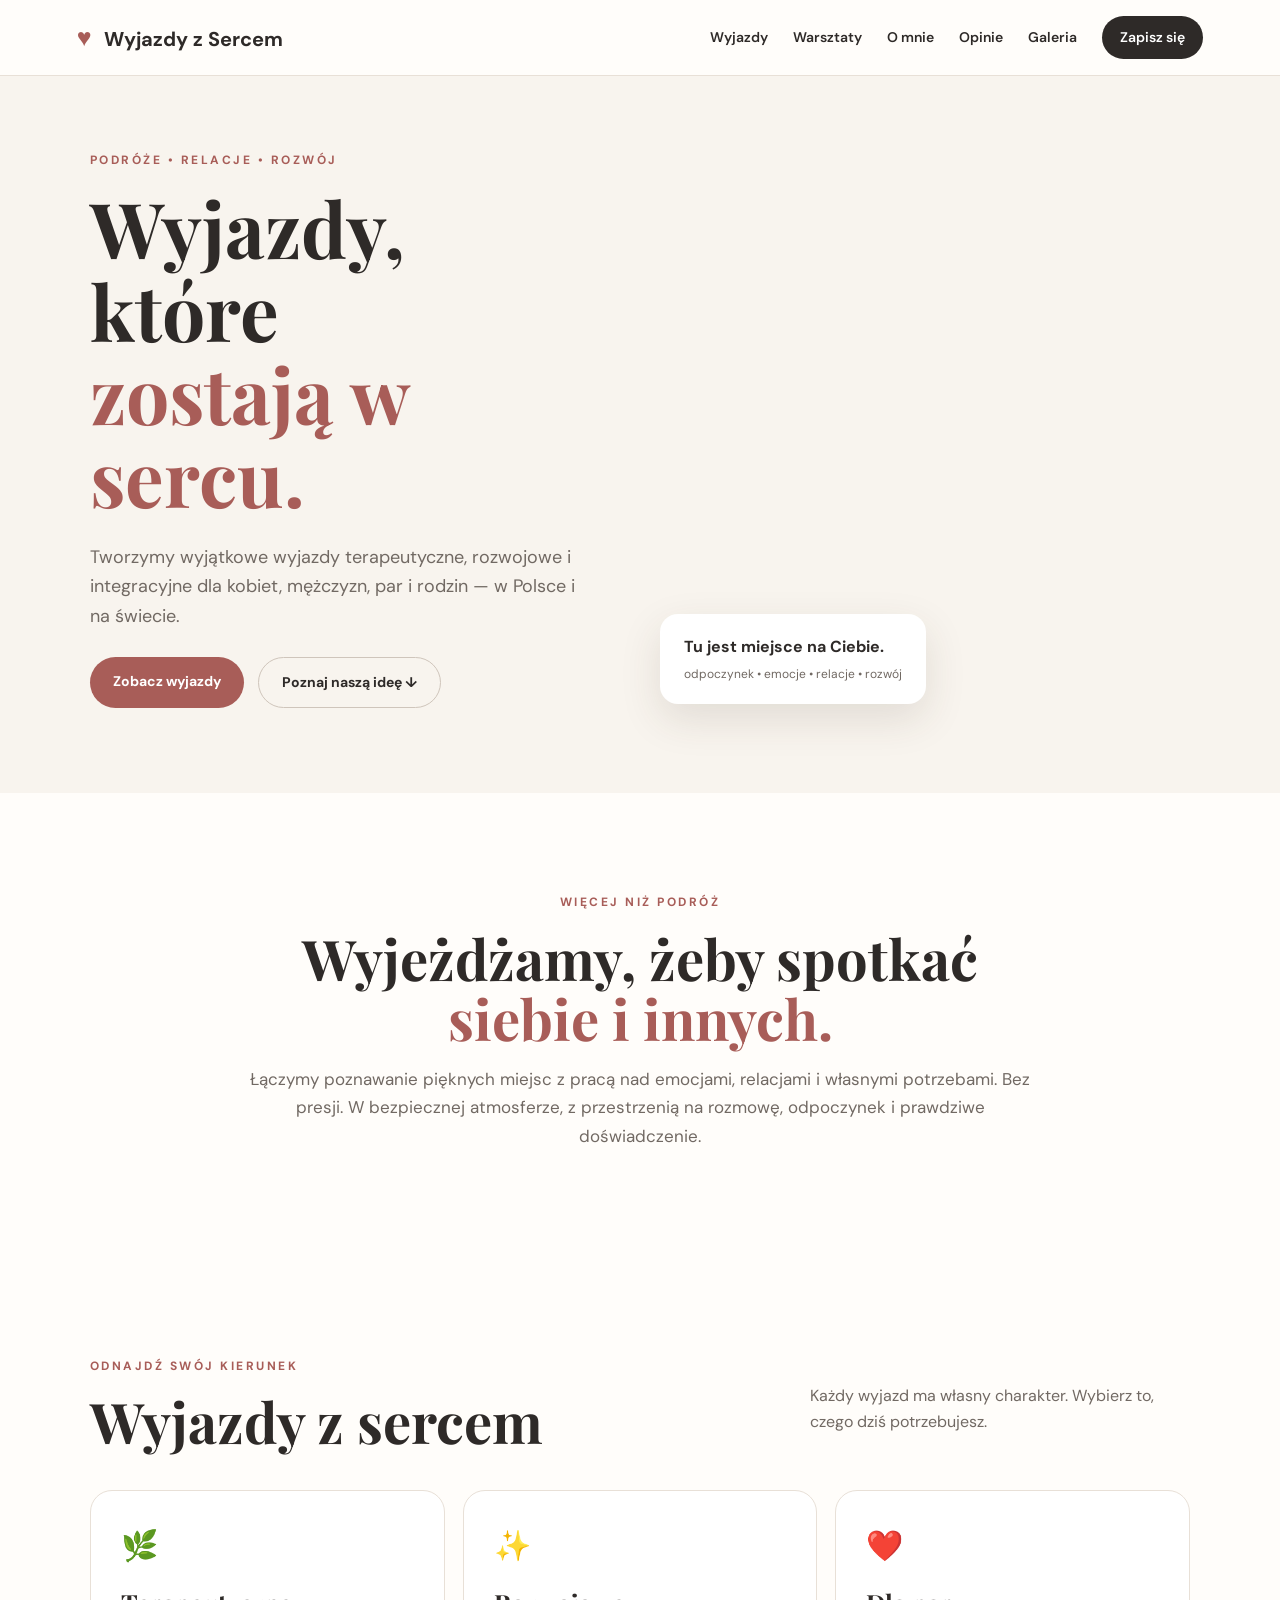
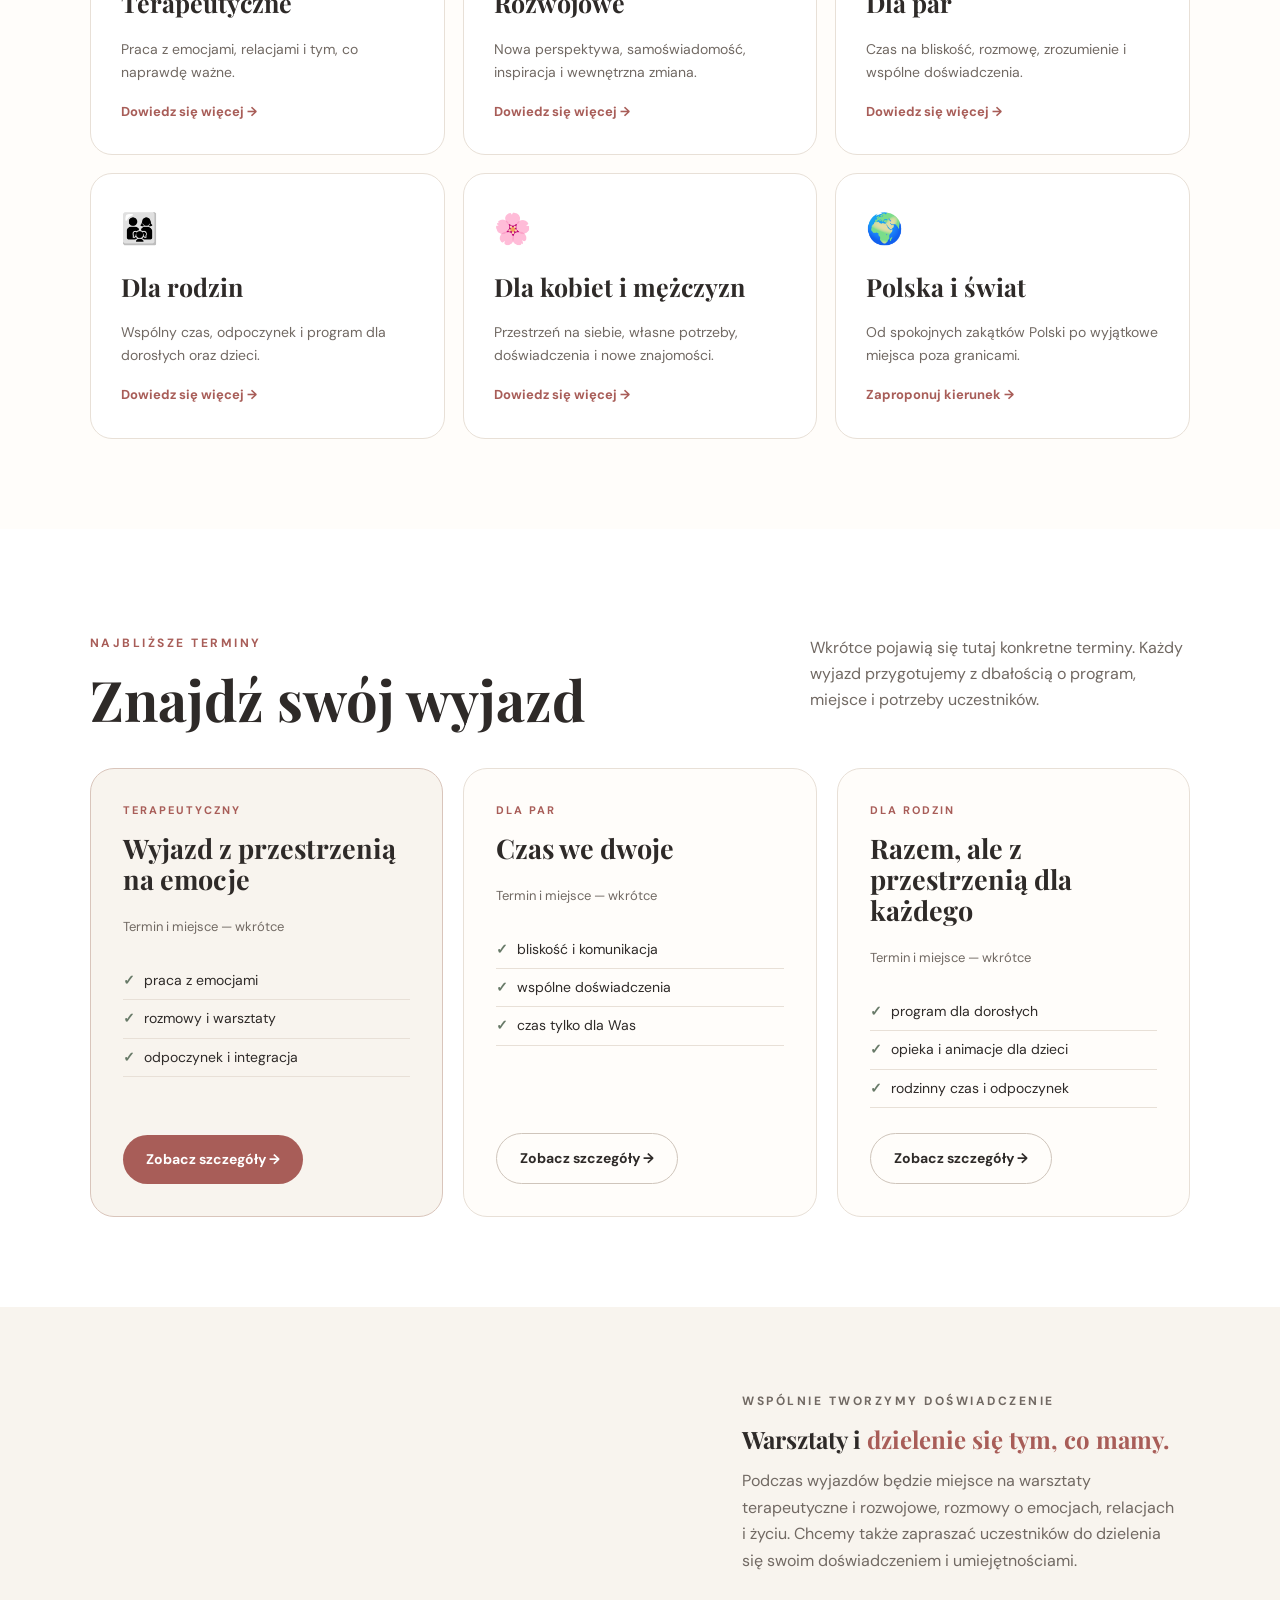
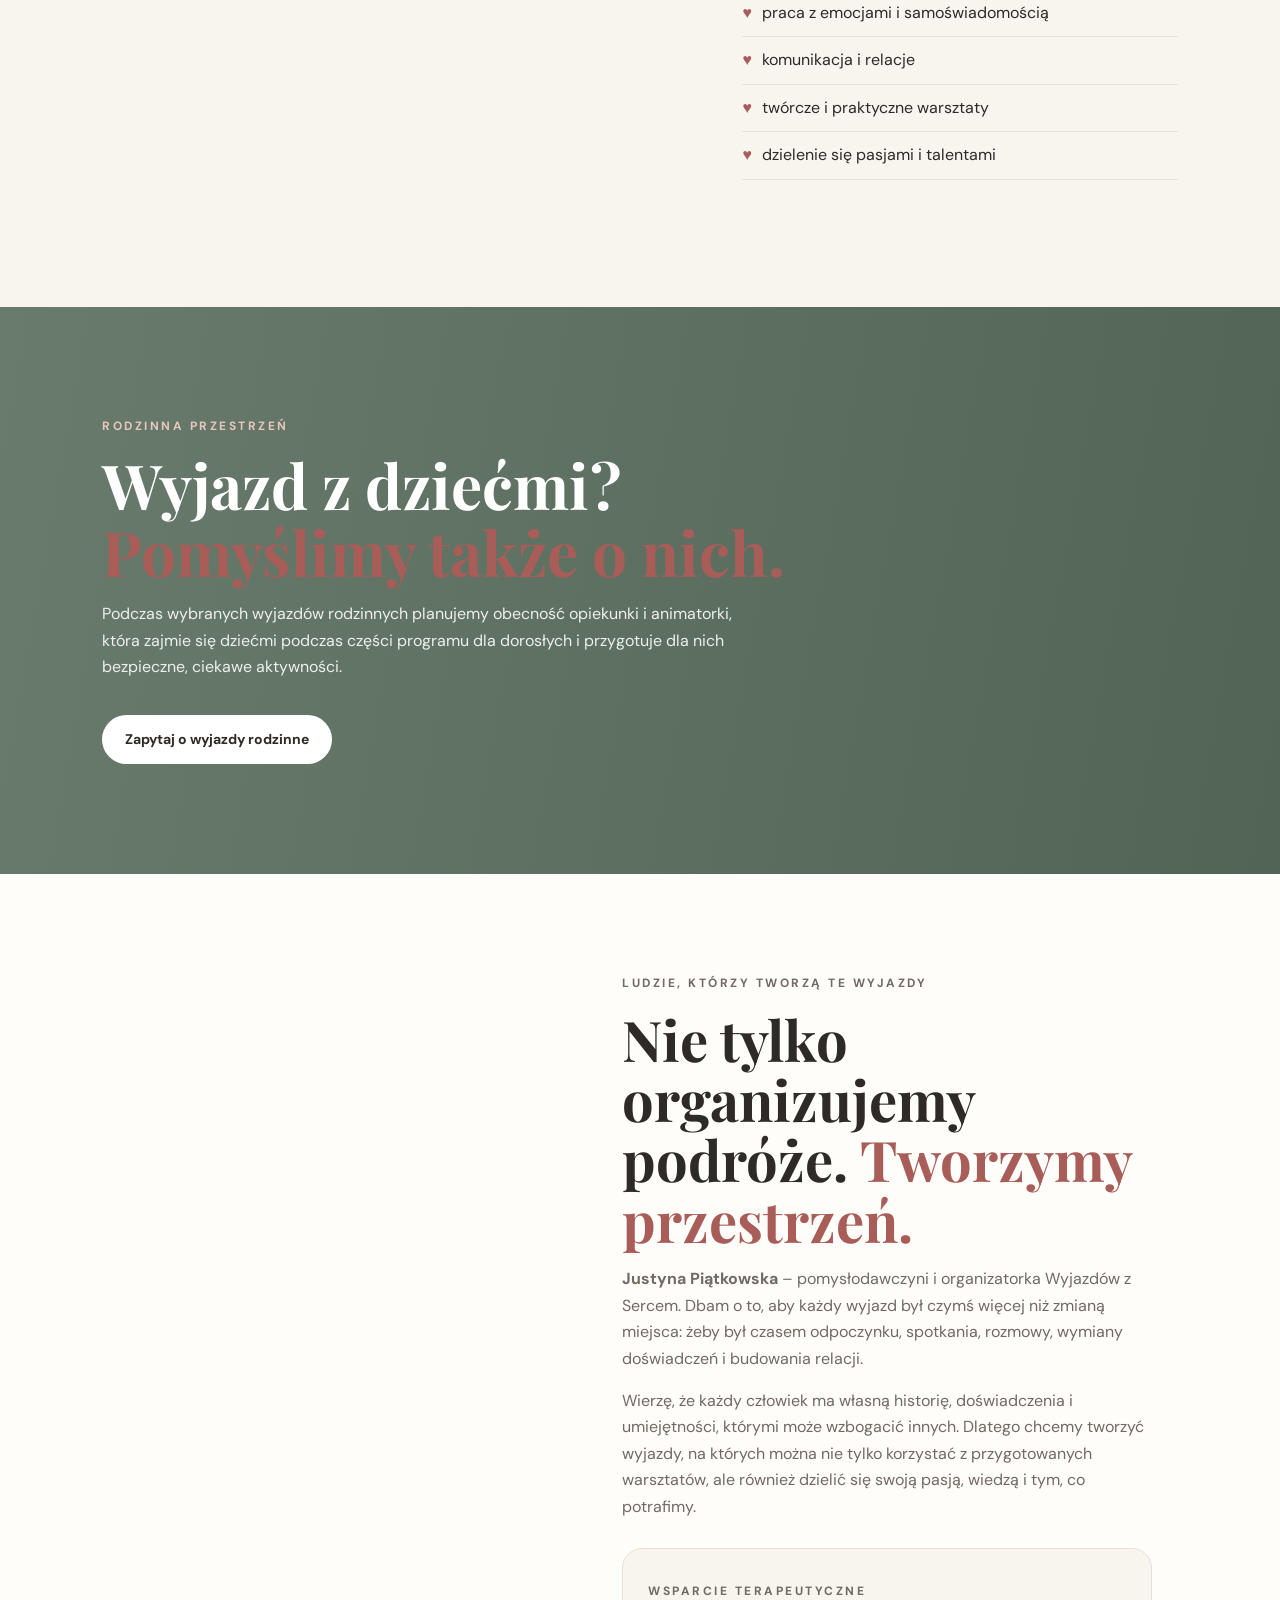
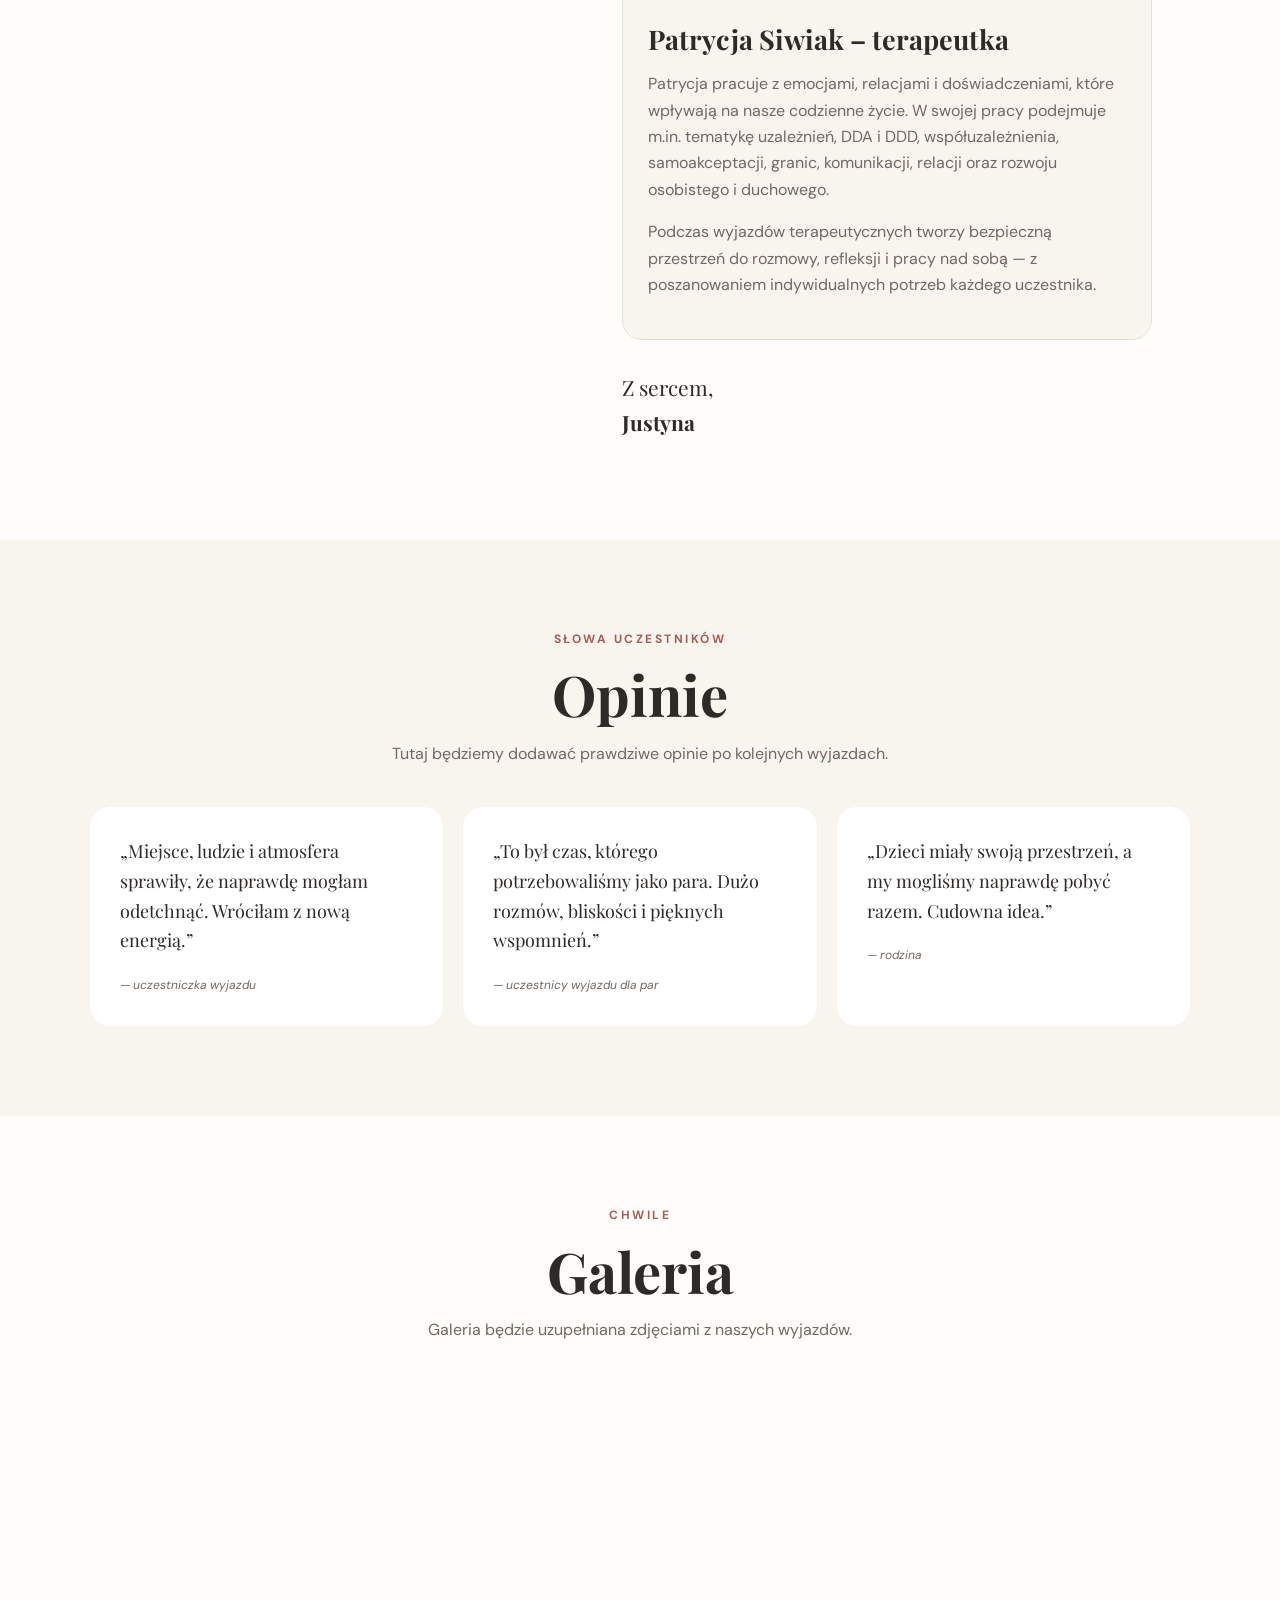
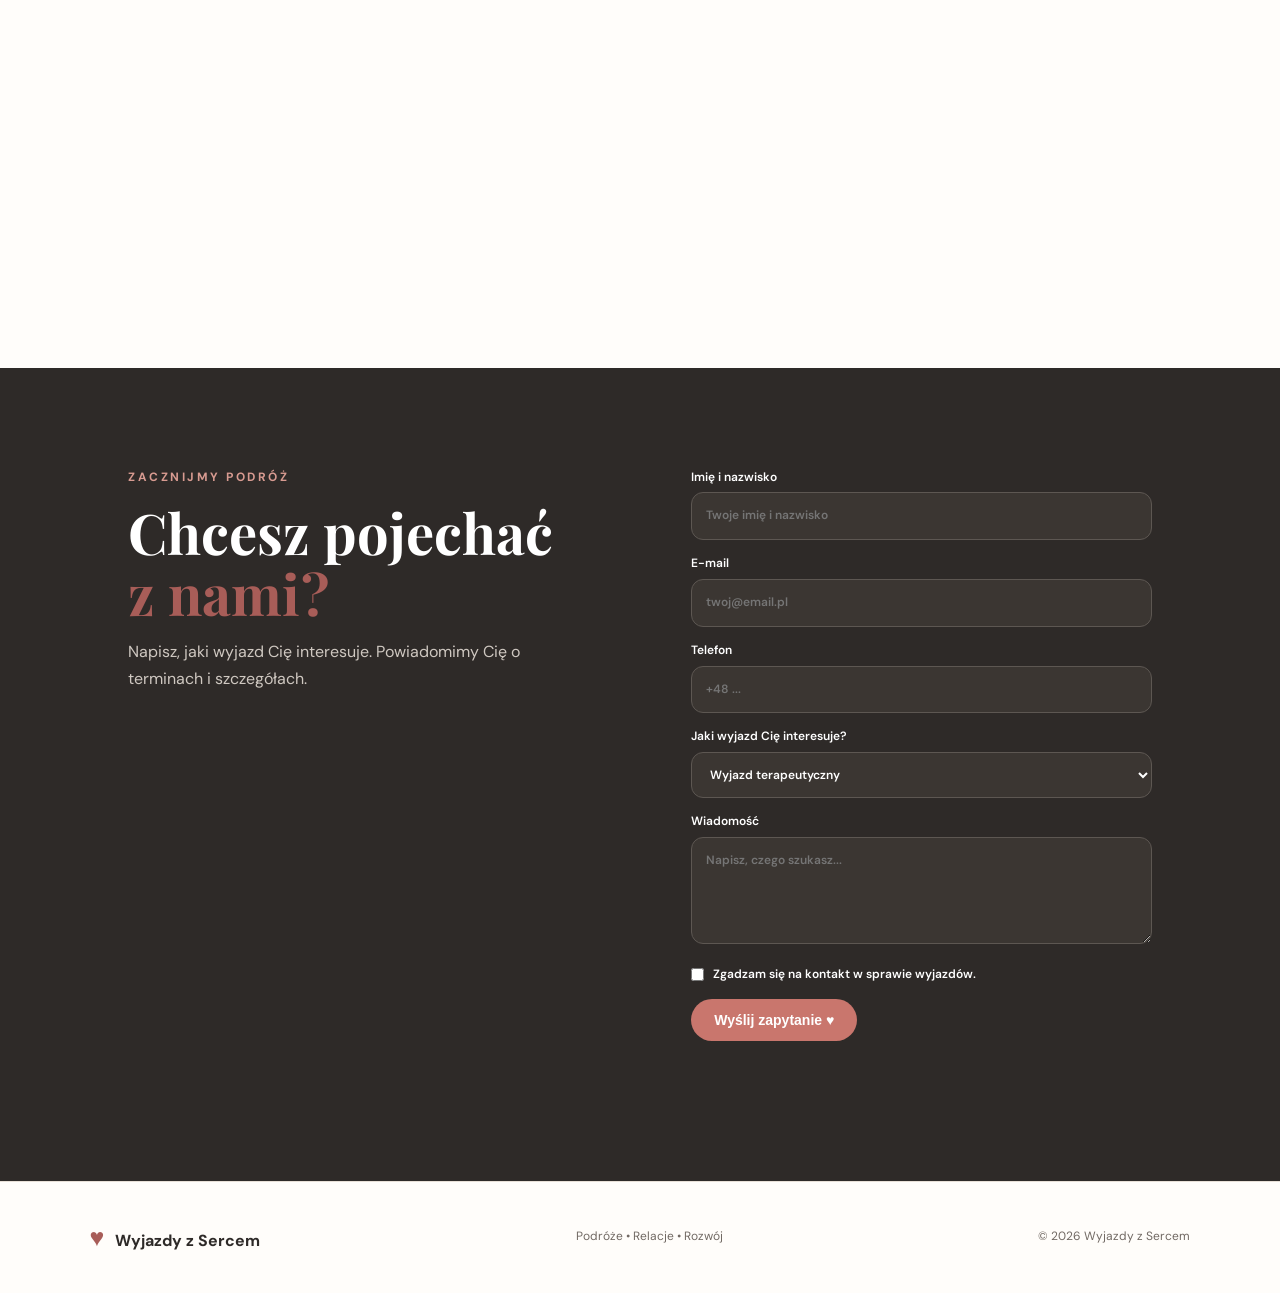
==== commit 25ae2404: "Dodaj linki do szczegolow wyjazdow" ====
--- a/index.html
+++ b/index.html
@@ -55,9 +55,9 @@
 <section id="najblizsze" class="section upcoming">
   <div class="section-head"><div><p class="eyebrow">NAJBLIŻSZE TERMINY</p><h2>Znajdź swój wyjazd</h2></div><p>Wkrótce pojawią się tutaj konkretne terminy. Każdy wyjazd przygotujemy z dbałością o program, miejsce i potrzeby uczestników.</p></div>
   <div class="trip-grid">
-    <article class="trip-card featured"><div class="trip-tag">TERAPEUTYCZNY</div><h3>Wyjazd z przestrzenią na emocje</h3><p class="trip-placeholder">Termin i miejsce — wkrótce</p><ul><li>praca z emocjami</li><li>rozmowy i warsztaty</li><li>odpoczynek i integracja</li></ul><a class="btn primary" href="#zapisy">Zapytaj o termin</a></article>
-    <article class="trip-card"><div class="trip-tag">DLA PAR</div><h3>Czas we dwoje</h3><p class="trip-placeholder">Termin i miejsce — wkrótce</p><ul><li>bliskość i komunikacja</li><li>wspólne doświadczenia</li><li>czas tylko dla Was</li></ul><a class="btn ghost" href="#zapisy">Zapytaj o termin</a></article>
-    <article class="trip-card"><div class="trip-tag">DLA RODZIN</div><h3>Razem, ale z przestrzenią dla każdego</h3><p class="trip-placeholder">Termin i miejsce — wkrótce</p><ul><li>program dla dorosłych</li><li>opieka i animacje dla dzieci</li><li>rodzinny czas i odpoczynek</li></ul><a class="btn ghost" href="#zapisy">Zapytaj o termin</a></article>
+    <article class="trip-card featured"><div class="trip-tag">TERAPEUTYCZNY</div><h3>Wyjazd z przestrzenią na emocje</h3><p class="trip-placeholder">Termin i miejsce — wkrótce</p><ul><li>praca z emocjami</li><li>rozmowy i warsztaty</li><li>odpoczynek i integracja</li></ul><a class="btn primary" href="wyjazd.html">Zobacz szczegóły →</a></article>
+    <article class="trip-card"><div class="trip-tag">DLA PAR</div><h3>Czas we dwoje</h3><p class="trip-placeholder">Termin i miejsce — wkrótce</p><ul><li>bliskość i komunikacja</li><li>wspólne doświadczenia</li><li>czas tylko dla Was</li></ul><a class="btn ghost" href="wyjazd.html">Zobacz szczegóły →</a></article>
+    <article class="trip-card"><div class="trip-tag">DLA RODZIN</div><h3>Razem, ale z przestrzenią dla każdego</h3><p class="trip-placeholder">Termin i miejsce — wkrótce</p><ul><li>program dla dorosłych</li><li>opieka i animacje dla dzieci</li><li>rodzinny czas i odpoczynek</li></ul><a class="btn ghost" href="wyjazd.html">Zobacz szczegóły →</a></article>
   </div>
 </section>
 
--- a/style.css
+++ b/style.css
@@ -1 +1 @@
-:root{--ink:#2e2a28;--muted:#716963;--cream:#f8f4ee;--paper:#fffdfa;--accent:#a85d58;--sage:#687a68;--line:#e8e0d7}*{box-sizing:border-box}html{scroll-behavior:smooth}body{margin:0;color:var(--ink);font-family:'DM Sans',sans-serif;background:var(--paper);line-height:1.65}.nav{height:76px;display:flex;align-items:center;justify-content:space-between;padding:0 6vw;position:sticky;top:0;background:rgba(255,253,250,.94);backdrop-filter:blur(12px);z-index:10;border-bottom:1px solid var(--line)}.brand{font-weight:700;font-size:20px;color:var(--ink);text-decoration:none}.brand span{color:var(--accent);font-size:25px;margin-right:7px}.nav nav{display:flex;gap:25px;align-items:center}.nav nav a{color:var(--ink);text-decoration:none;font-size:14px;font-weight:600}.nav-cta{padding:10px 18px;border-radius:99px;background:var(--ink)!important;color:#fff!important}.menu{display:none;background:none;border:0;font-size:25px}.hero{min-height:650px;background:var(--cream);padding:75px 7vw 85px;display:grid;grid-template-columns:1fr 1fr;gap:7vw;align-items:center}.eyebrow{font-size:12px;letter-spacing:2.5px;font-weight:700;color:var(--accent);margin:0 0 15px}.hero h1,h2{font-family:'Playfair Display',serif;line-height:1.08;margin:0}.hero h1{font-size:clamp(48px,6vw,78px)}em{font-style:normal;color:var(--accent)}.lead{font-size:18px;max-width:590px;color:var(--muted);margin:25px 0}.hero-actions{display:flex;gap:14px;flex-wrap:wrap}.btn{display:inline-block;border:0;border-radius:99px;padding:13px 23px;text-decoration:none;font-weight:700;font-size:14px;cursor:pointer}.primary{background:var(--accent);color:white}.ghost{color:var(--ink);border:1px solid #cfc5bb}.hero-card{position:relative}.hero-photo,.split-photo,.portrait{min-height:500px;border-radius:28px;background:url('https://images.unsplash.com/photo-1500530855697-b586d89ba3ee?auto=format&fit=crop&w=1200&q=85') center/cover}.floating{position:absolute;bottom:-25px;left:-25px;background:#fff;padding:20px 24px;border-radius:18px;box-shadow:0 15px 40px #44352a20}.floating strong,.floating span{display:block}.floating span{color:var(--muted);font-size:12px;margin-top:4px}.intro{max-width:850px;text-align:center;padding:100px 25px;margin:auto}.intro h2,.section h2,.about h2,.booking h2{font-size:clamp(38px,5vw,56px)}.intro>p:last-child{color:var(--muted);font-size:17px}.section{padding:90px 7vw}.section-head{display:flex;justify-content:space-between;gap:30px;align-items:end;margin-bottom:38px}.section-head>p{max-width:380px;color:var(--muted)}.cards{display:grid;grid-template-columns:repeat(3,1fr);gap:18px}.card{padding:30px;border:1px solid var(--line);border-radius:22px;background:#fff}.icon{font-size:30px}.card h3{font-family:'Playfair Display',serif;font-size:25px;margin:12px 0 5px}.card p{color:var(--muted);font-size:14px}.card a{color:var(--accent);font-weight:700;text-decoration:none;font-size:13px}.split{display:grid;grid-template-columns:1fr 1fr;min-height:600px;background:var(--cream)}.split-photo{border-radius:0;min-height:600px;background-image:url('https://images.unsplash.com/photo-1511632765486-a01980e01a18?auto=format&fit=crop&w=1200&q=85')}.split-copy{padding:85px 8vw}.split-copy p{color:var(--muted)}.split-copy ul{padding:0;list-style:none}.split-copy li{padding:10px 0;border-bottom:1px solid var(--line)}.split-copy li:before{content:'♥';color:var(--accent);margin-right:10px}.family{padding:110px 8vw;background:linear-gradient(100deg,#697b6c,#526456);color:#fff}.family .eyebrow{color:#e9c6bd}.family h2{font-size:clamp(40px,5vw,62px);max-width:700px}.family p{max-width:650px;color:#edf0eb}.light{background:#fff;color:var(--ink);margin-top:18px}.about{display:grid;grid-template-columns:.85fr 1.15fr;gap:8vw;align-items:center;padding:100px 10vw}.portrait{min-height:560px;background-image:url('https://images.unsplash.com/photo-1544005313-94ddf0286df2?auto=format&fit=crop&w=900&q=85')}.about p{color:var(--muted)}.signature{margin-top:30px;font-family:'Playfair Display',serif;font-size:21px}.soft{background:var(--cream)}.center{text-align:center}.muted{color:var(--muted)}.quotes{display:grid;grid-template-columns:repeat(3,1fr);gap:20px;margin-top:40px}.quotes blockquote{margin:0;background:#fff;padding:30px;border-radius:20px;font-family:'Playfair Display',serif;font-size:18px}.quotes cite{display:block;margin-top:20px;font-family:'DM Sans';font-size:12px;color:var(--muted)}.gallery{display:grid;grid-template-columns:repeat(3,1fr);gap:14px;margin-top:40px}.gallery div{height:240px;border-radius:18px;background:center/cover}.gallery div:nth-child(1){background-image:url('https://images.unsplash.com/photo-1500534623283-312aade485b7?auto=format&fit=crop&w=800&q=80')}.gallery div:nth-child(2){background-image:url('https://images.unsplash.com/photo-1470770841072-f978cf4d019e?auto=format&fit=crop&w=800&q=80')}.gallery div:nth-child(3){background-image:url('https://images.unsplash.com/photo-1501785888041-af3ef285b470?auto=format&fit=crop&w=800&q=80')}.gallery div:nth-child(4){background-image:url('https://images.unsplash.com/photo-1529156069898-49953e39b3ac?auto=format&fit=crop&w=800&q=80')}.gallery div:nth-child(5){background-image:url('https://images.unsplash.com/photo-1527529482837-4698179dc6ce?auto=format&fit=crop&w=800&q=80')}.gallery div:nth-child(6){background-image:url('https://images.unsplash.com/photo-1500530855697-b586d89ba3ee?auto=format&fit=crop&w=800&q=80')}.booking{padding:100px 10vw;background:#2e2a28;color:#fff;display:grid;grid-template-columns:1fr 1fr;gap:8vw}.booking p{color:#cfc8c1}.booking .eyebrow{color:#d89b91}.booking form{display:grid;gap:14px}.booking label{font-size:12px;font-weight:600}.booking input,.booking select,.booking textarea{width:100%;margin-top:5px;padding:13px 14px;border-radius:12px;border:1px solid #5d5752;background:#3b3632;color:#fff;font:inherit}.booking textarea{resize:vertical}.booking .check{display:flex;gap:9px;align-items:center}.booking .check input{width:auto;margin:0}.form-note{font-size:13px}.booking .primary{background:#c9766d}.booking .btn{width:max-content}footer{padding:35px 7vw;display:flex;gap:35px;align-items:center;justify-content:space-between;border-top:1px solid var(--line);font-size:12px;color:var(--muted)}footer .brand{font-size:16px}footer p{margin:0}@media(max-width:900px){.nav{padding:0 5vw}.nav nav{display:none;position:absolute;top:76px;left:0;right:0;background:#fff;padding:20px 5vw;flex-direction:column;align-items:flex-start}.nav nav.open{display:flex}.menu{display:block}.hero,.split,.about,.booking{grid-template-columns:1fr}.hero{padding:55px 6vw}.hero-photo{min-height:430px}.section{padding:70px 6vw}.cards,.quotes{grid-template-columns:1fr 1fr}.split-photo{min-height:420px}.about{padding:75px 7vw}.booking{padding:75px 7vw}footer{flex-wrap:wrap}}@media(max-width:600px){.cards,.quotes,.gallery{grid-template-columns:1fr}.hero h1{font-size:48px}.floating{left:10px}.gallery div{height:210px}.section-head{display:block}}.upcoming{background:#fff}.trip-grid{display:grid;grid-template-columns:repeat(3,1fr);gap:20px}.trip-card{padding:32px;border:1px solid var(--line);border-radius:24px;background:var(--paper);display:flex;flex-direction:column}.trip-card.featured{background:var(--cream);border-color:#d9c5bb}.trip-tag{font-size:11px;letter-spacing:2px;font-weight:700;color:var(--accent);margin-bottom:14px}.trip-card h3{font-family:'Playfair Display',serif;font-size:27px;line-height:1.15;margin:0 0 8px}.trip-placeholder{color:var(--muted);font-size:13px}.trip-card ul{list-style:none;padding:0;margin:12px 0 25px}.trip-card li{padding:7px 0;border-bottom:1px solid var(--line);font-size:14px}.trip-card li:before{content:'✓';color:var(--sage);font-weight:700;margin-right:9px}.trip-card .btn{align-self:flex-start;margin-top:auto}@media(max-width:900px){.trip-grid{grid-template-columns:1fr 1fr}}@media(max-width:600px){.trip-grid{grid-template-columns:1fr}}+:root{--ink:#2e2a28;--muted:#716963;--cream:#f8f4ee;--paper:#fffdfa;--accent:#a85d58;--sage:#687a68;--line:#e8e0d7}*{box-sizing:border-box}html{scroll-behavior:smooth}body{margin:0;color:var(--ink);font-family:'DM Sans',sans-serif;background:var(--paper);line-height:1.65}.nav{height:76px;display:flex;align-items:center;justify-content:space-between;padding:0 6vw;position:sticky;top:0;background:rgba(255,253,250,.94);backdrop-filter:blur(12px);z-index:10;border-bottom:1px solid var(--line)}.brand{font-weight:700;font-size:20px;color:var(--ink);text-decoration:none}.brand span{color:var(--accent);font-size:25px;margin-right:7px}.nav nav{display:flex;gap:25px;align-items:center}.nav nav a{color:var(--ink);text-decoration:none;font-size:14px;font-weight:600}.nav-cta{padding:10px 18px;border-radius:99px;background:var(--ink)!important;color:#fff!important}.menu{display:none;background:none;border:0;font-size:25px}.hero{min-height:650px;background:var(--cream);padding:75px 7vw 85px;display:grid;grid-template-columns:1fr 1fr;gap:7vw;align-items:center}.eyebrow{font-size:12px;letter-spacing:2.5px;font-weight:700;color:var(--accent);margin:0 0 15px}.hero h1,h2{font-family:'Playfair Display',serif;line-height:1.08;margin:0}.hero h1{font-size:clamp(48px,6vw,78px)}em{font-style:normal;color:var(--accent)}.lead{font-size:18px;max-width:590px;color:var(--muted);margin:25px 0}.hero-actions{display:flex;gap:14px;flex-wrap:wrap}.btn{display:inline-block;border:0;border-radius:99px;padding:13px 23px;text-decoration:none;font-weight:700;font-size:14px;cursor:pointer}.primary{background:var(--accent);color:white}.ghost{color:var(--ink);border:1px solid #cfc5bb}.hero-card{position:relative}.hero-photo,.split-photo,.portrait{min-height:500px;border-radius:28px;background:url('https://images.unsplash.com/photo-1500530855697-b586d89ba3ee?auto=format&fit=crop&w=1200&q=85') center/cover}.floating{position:absolute;bottom:-25px;left:-25px;background:#fff;padding:20px 24px;border-radius:18px;box-shadow:0 15px 40px #44352a20}.floating strong,.floating span{display:block}.floating span{color:var(--muted);font-size:12px;margin-top:4px}.intro{max-width:850px;text-align:center;padding:100px 25px;margin:auto}.intro h2,.section h2,.about h2,.booking h2{font-size:clamp(38px,5vw,56px)}.intro>p:last-child{color:var(--muted);font-size:17px}.section{padding:90px 7vw}.section-head{display:flex;justify-content:space-between;gap:30px;align-items:end;margin-bottom:38px}.section-head>p{max-width:380px;color:var(--muted)}.cards{display:grid;grid-template-columns:repeat(3,1fr);gap:18px}.card{padding:30px;border:1px solid var(--line);border-radius:22px;background:#fff}.icon{font-size:30px}.card h3{font-family:'Playfair Display',serif;font-size:25px;margin:12px 0 5px}.card p{color:var(--muted);font-size:14px}.card a{color:var(--accent);font-weight:700;text-decoration:none;font-size:13px}.split{display:grid;grid-template-columns:1fr 1fr;min-height:600px;background:var(--cream)}.split-photo{border-radius:0;min-height:600px;background-image:url('https://images.unsplash.com/photo-1511632765486-a01980e01a18?auto=format&fit=crop&w=1200&q=85')}.split-copy{padding:85px 8vw}.split-copy p{color:var(--muted)}.split-copy ul{padding:0;list-style:none}.split-copy li{padding:10px 0;border-bottom:1px solid var(--line)}.split-copy li:before{content:'♥';color:var(--accent);margin-right:10px}.family{padding:110px 8vw;background:linear-gradient(100deg,#697b6c,#526456);color:#fff}.family .eyebrow{color:#e9c6bd}.family h2{font-size:clamp(40px,5vw,62px);max-width:700px}.family p{max-width:650px;color:#edf0eb}.light{background:#fff;color:var(--ink);margin-top:18px}.about{display:grid;grid-template-columns:.85fr 1.15fr;gap:8vw;align-items:center;padding:100px 10vw}.portrait{min-height:560px;background-image:url('https://images.unsplash.com/photo-1544005313-94ddf0286df2?auto=format&fit=crop&w=900&q=85')}.about p{color:var(--muted)}.signature{margin-top:30px;font-family:'Playfair Display',serif;font-size:21px}.soft{background:var(--cream)}.center{text-align:center}.muted{color:var(--muted)}.quotes{display:grid;grid-template-columns:repeat(3,1fr);gap:20px;margin-top:40px}.quotes blockquote{margin:0;background:#fff;padding:30px;border-radius:20px;font-family:'Playfair Display',serif;font-size:18px}.quotes cite{display:block;margin-top:20px;font-family:'DM Sans';font-size:12px;color:var(--muted)}.gallery{display:grid;grid-template-columns:repeat(3,1fr);gap:14px;margin-top:40px}.gallery div{height:240px;border-radius:18px;background:center/cover}.gallery div:nth-child(1){background-image:url('https://images.unsplash.com/photo-1500534623283-312aade485b7?auto=format&fit=crop&w=800&q=80')}.gallery div:nth-child(2){background-image:url('https://images.unsplash.com/photo-1470770841072-f978cf4d019e?auto=format&fit=crop&w=800&q=80')}.gallery div:nth-child(3){background-image:url('https://images.unsplash.com/photo-1501785888041-af3ef285b470?auto=format&fit=crop&w=800&q=80')}.gallery div:nth-child(4){background-image:url('https://images.unsplash.com/photo-1529156069898-49953e39b3ac?auto=format&fit=crop&w=800&q=80')}.gallery div:nth-child(5){background-image:url('https://images.unsplash.com/photo-1527529482837-4698179dc6ce?auto=format&fit=crop&w=800&q=80')}.gallery div:nth-child(6){background-image:url('https://images.unsplash.com/photo-1500530855697-b586d89ba3ee?auto=format&fit=crop&w=800&q=80')}.booking{padding:100px 10vw;background:#2e2a28;color:#fff;display:grid;grid-template-columns:1fr 1fr;gap:8vw}.booking p{color:#cfc8c1}.booking .eyebrow{color:#d89b91}.booking form{display:grid;gap:14px}.booking label{font-size:12px;font-weight:600}.booking input,.booking select,.booking textarea{width:100%;margin-top:5px;padding:13px 14px;border-radius:12px;border:1px solid #5d5752;background:#3b3632;color:#fff;font:inherit}.booking textarea{resize:vertical}.booking .check{display:flex;gap:9px;align-items:center}.booking .check input{width:auto;margin:0}.form-note{font-size:13px}.booking .primary{background:#c9766d}.booking .btn{width:max-content}footer{padding:35px 7vw;display:flex;gap:35px;align-items:center;justify-content:space-between;border-top:1px solid var(--line);font-size:12px;color:var(--muted)}footer .brand{font-size:16px}footer p{margin:0}@media(max-width:900px){.nav{padding:0 5vw}.nav nav{display:none;position:absolute;top:76px;left:0;right:0;background:#fff;padding:20px 5vw;flex-direction:column;align-items:flex-start}.nav nav.open{display:flex}.menu{display:block}.hero,.split,.about,.booking{grid-template-columns:1fr}.hero{padding:55px 6vw}.hero-photo{min-height:430px}.section{padding:70px 6vw}.cards,.quotes{grid-template-columns:1fr 1fr}.split-photo{min-height:420px}.about{padding:75px 7vw}.booking{padding:75px 7vw}footer{flex-wrap:wrap}}@media(max-width:600px){.cards,.quotes,.gallery{grid-template-columns:1fr}.hero h1{font-size:48px}.floating{left:10px}.gallery div{height:210px}.section-head{display:block}}.upcoming{background:#fff}.trip-grid{display:grid;grid-template-columns:repeat(3,1fr);gap:20px}.trip-card{padding:32px;border:1px solid var(--line);border-radius:24px;background:var(--paper);display:flex;flex-direction:column}.trip-card.featured{background:var(--cream);border-color:#d9c5bb}.trip-tag{font-size:11px;letter-spacing:2px;font-weight:700;color:var(--accent);margin-bottom:14px}.trip-card h3{font-family:'Playfair Display',serif;font-size:27px;line-height:1.15;margin:0 0 8px}.trip-placeholder{color:var(--muted);font-size:13px}.trip-card ul{list-style:none;padding:0;margin:12px 0 25px}.trip-card li{padding:7px 0;border-bottom:1px solid var(--line);font-size:14px}.trip-card li:before{content:'✓';color:var(--sage);font-weight:700;margin-right:9px}.trip-card .btn{align-self:flex-start;margin-top:auto}@media(max-width:900px){.trip-grid{grid-template-columns:1fr 1fr}}@media(max-width:600px){.trip-grid{grid-template-columns:1fr}}.therapist-box{margin-top:28px;padding:25px;border-radius:20px;background:var(--cream);border:1px solid var(--line)}.therapist-box h3{font-family:'Playfair Display',serif;font-size:27px;margin:5px 0 10px}.therapist-box p{margin-top:8px}
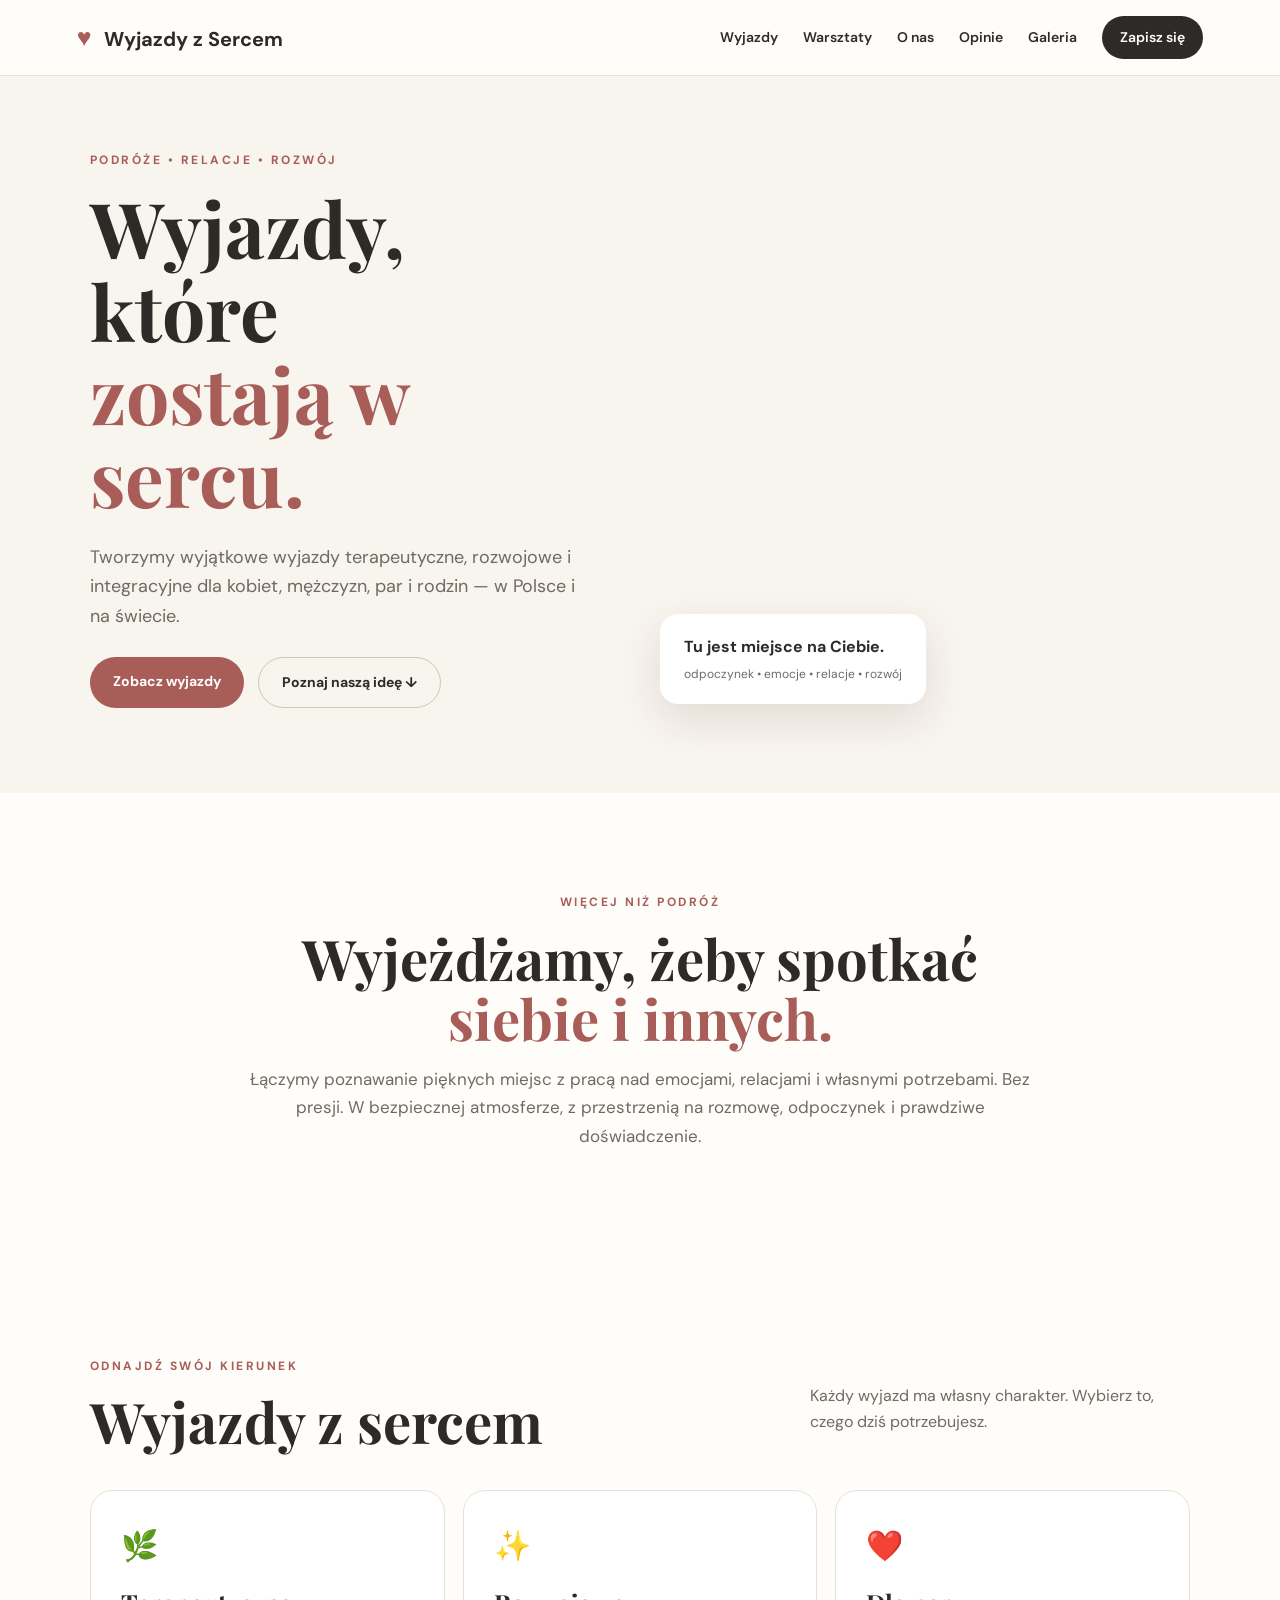
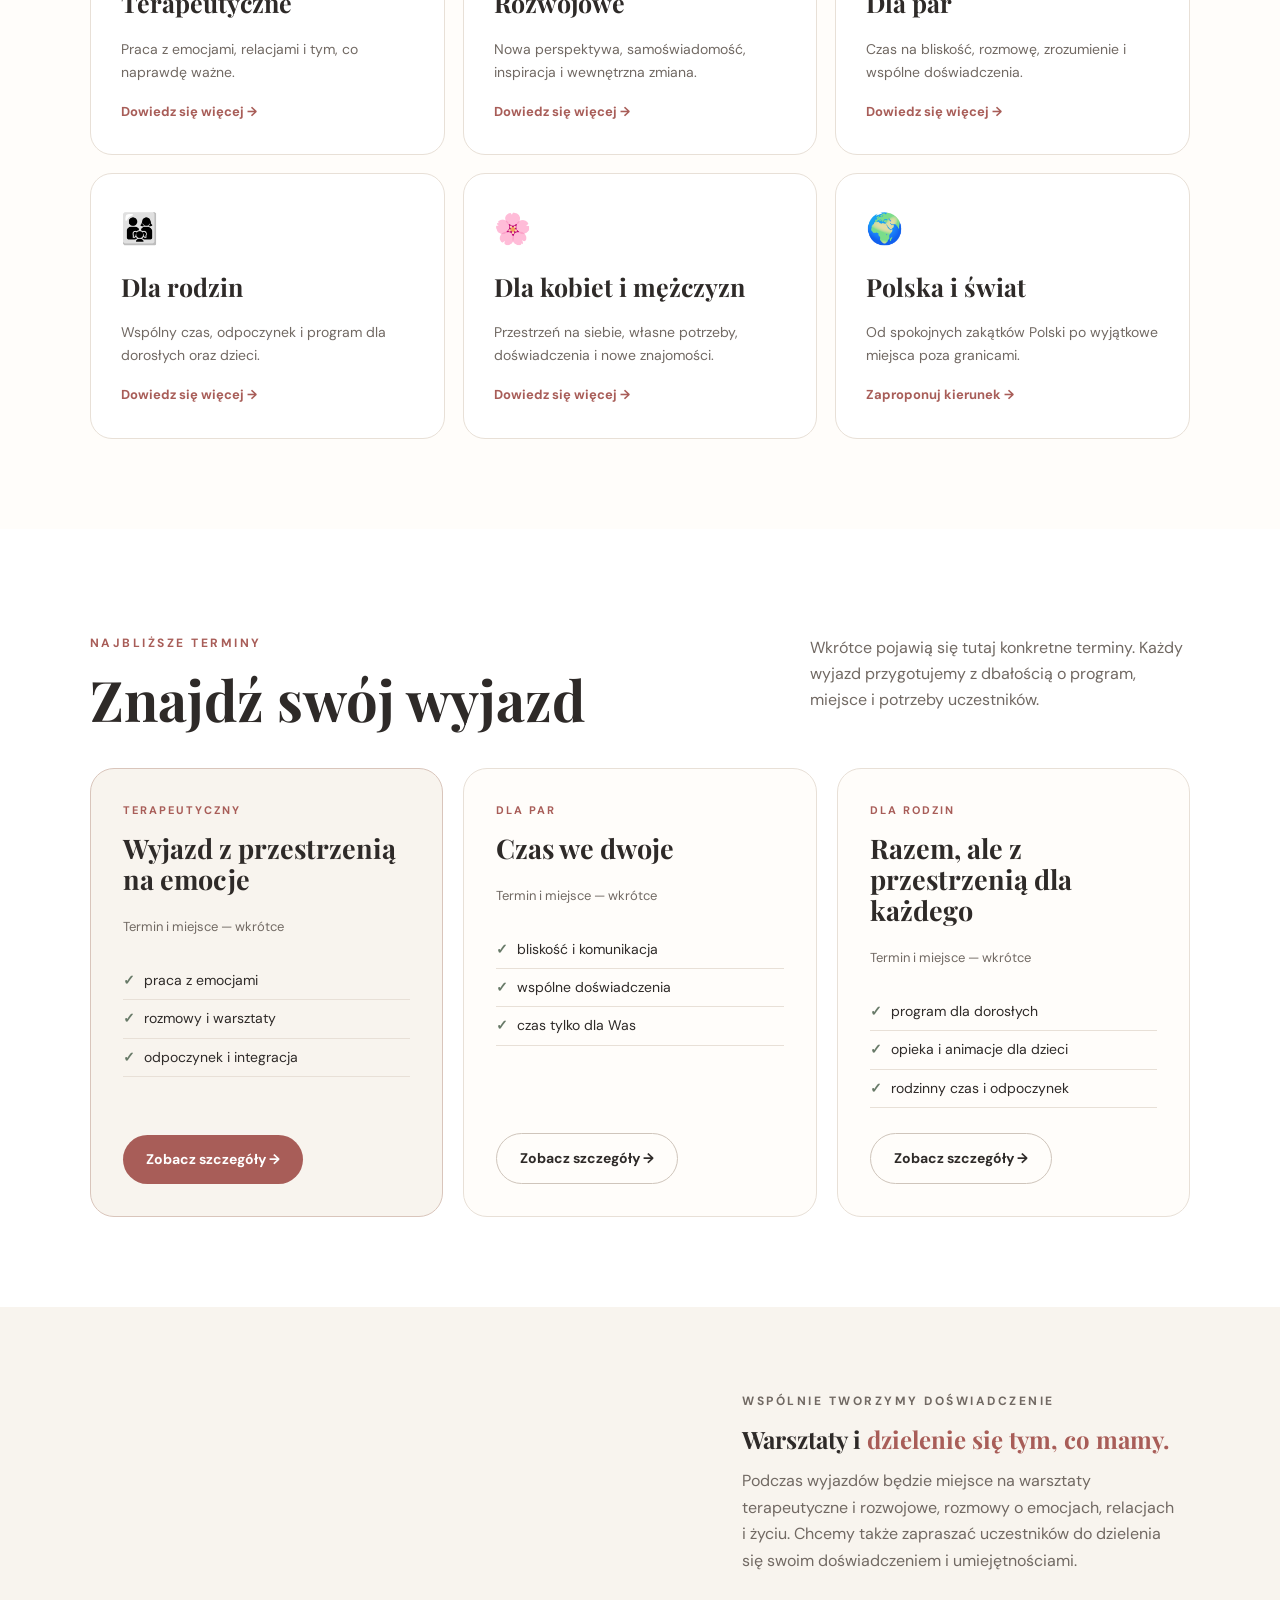
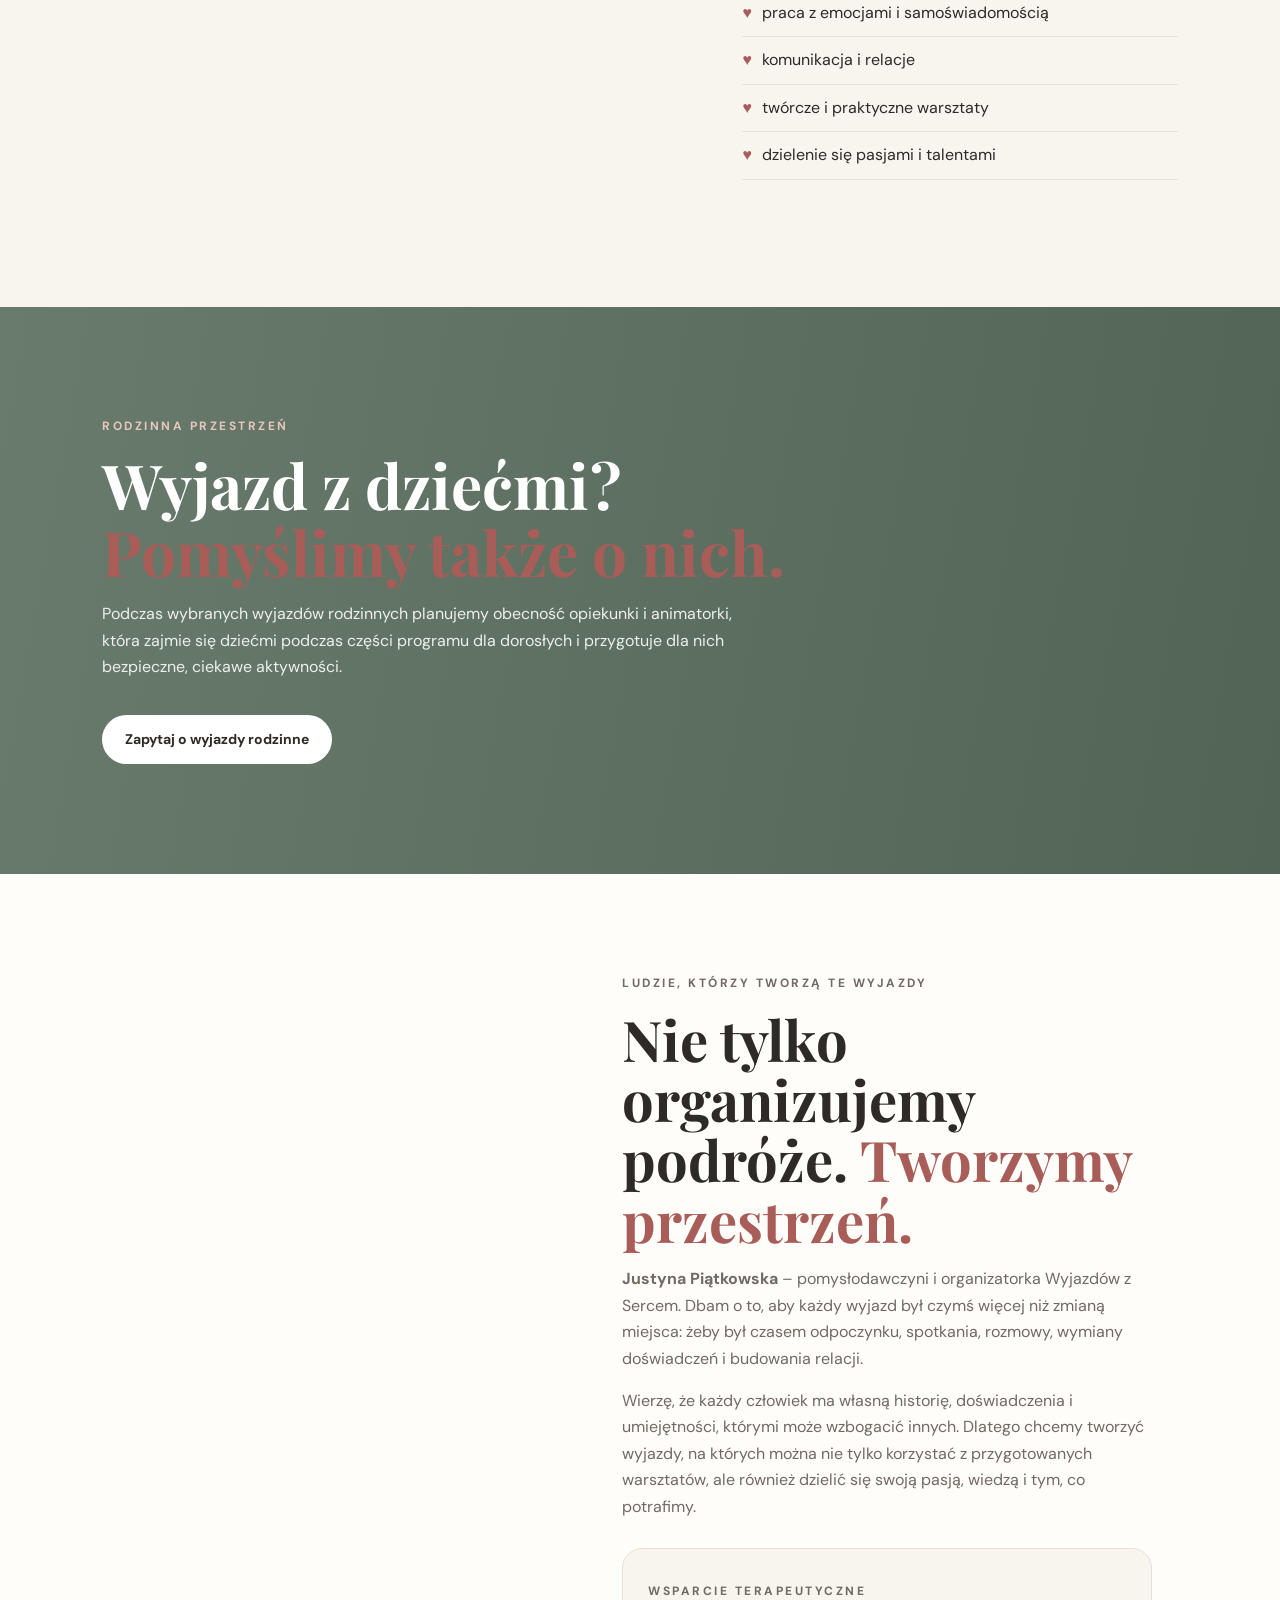
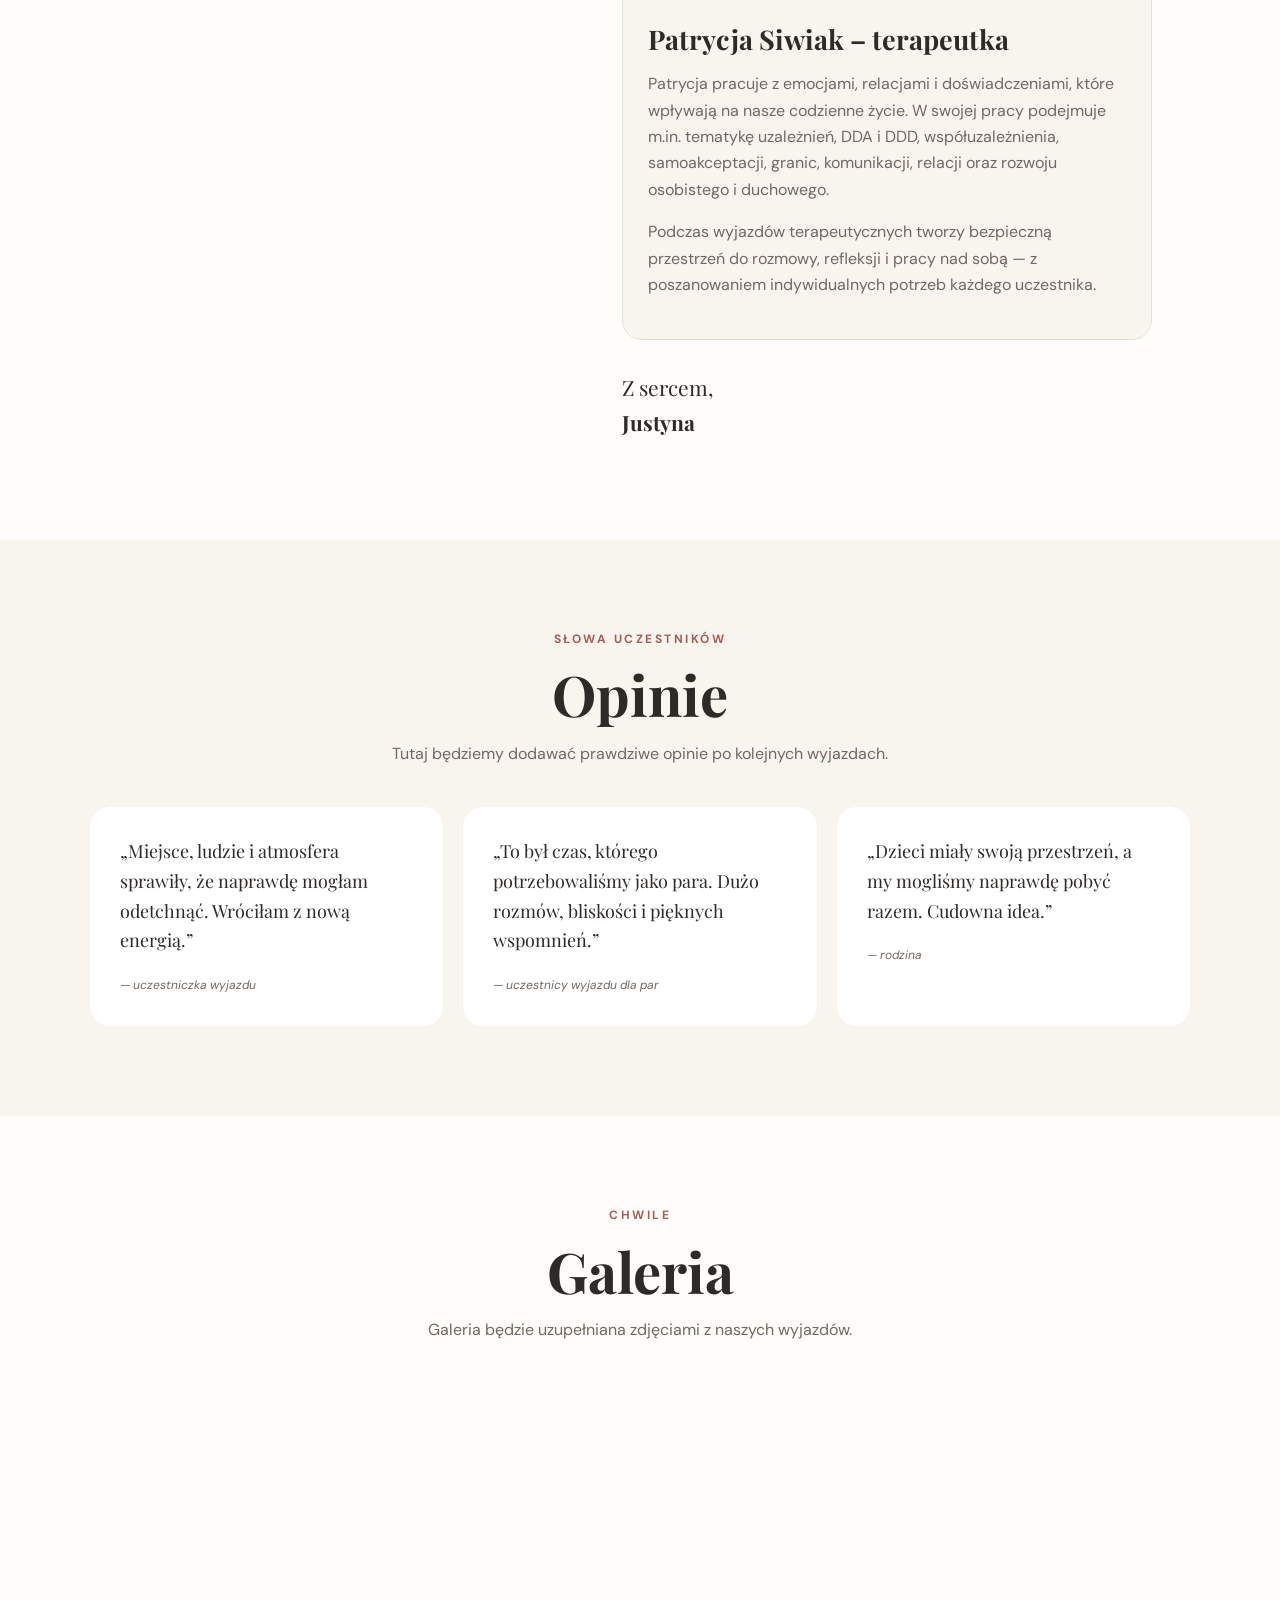
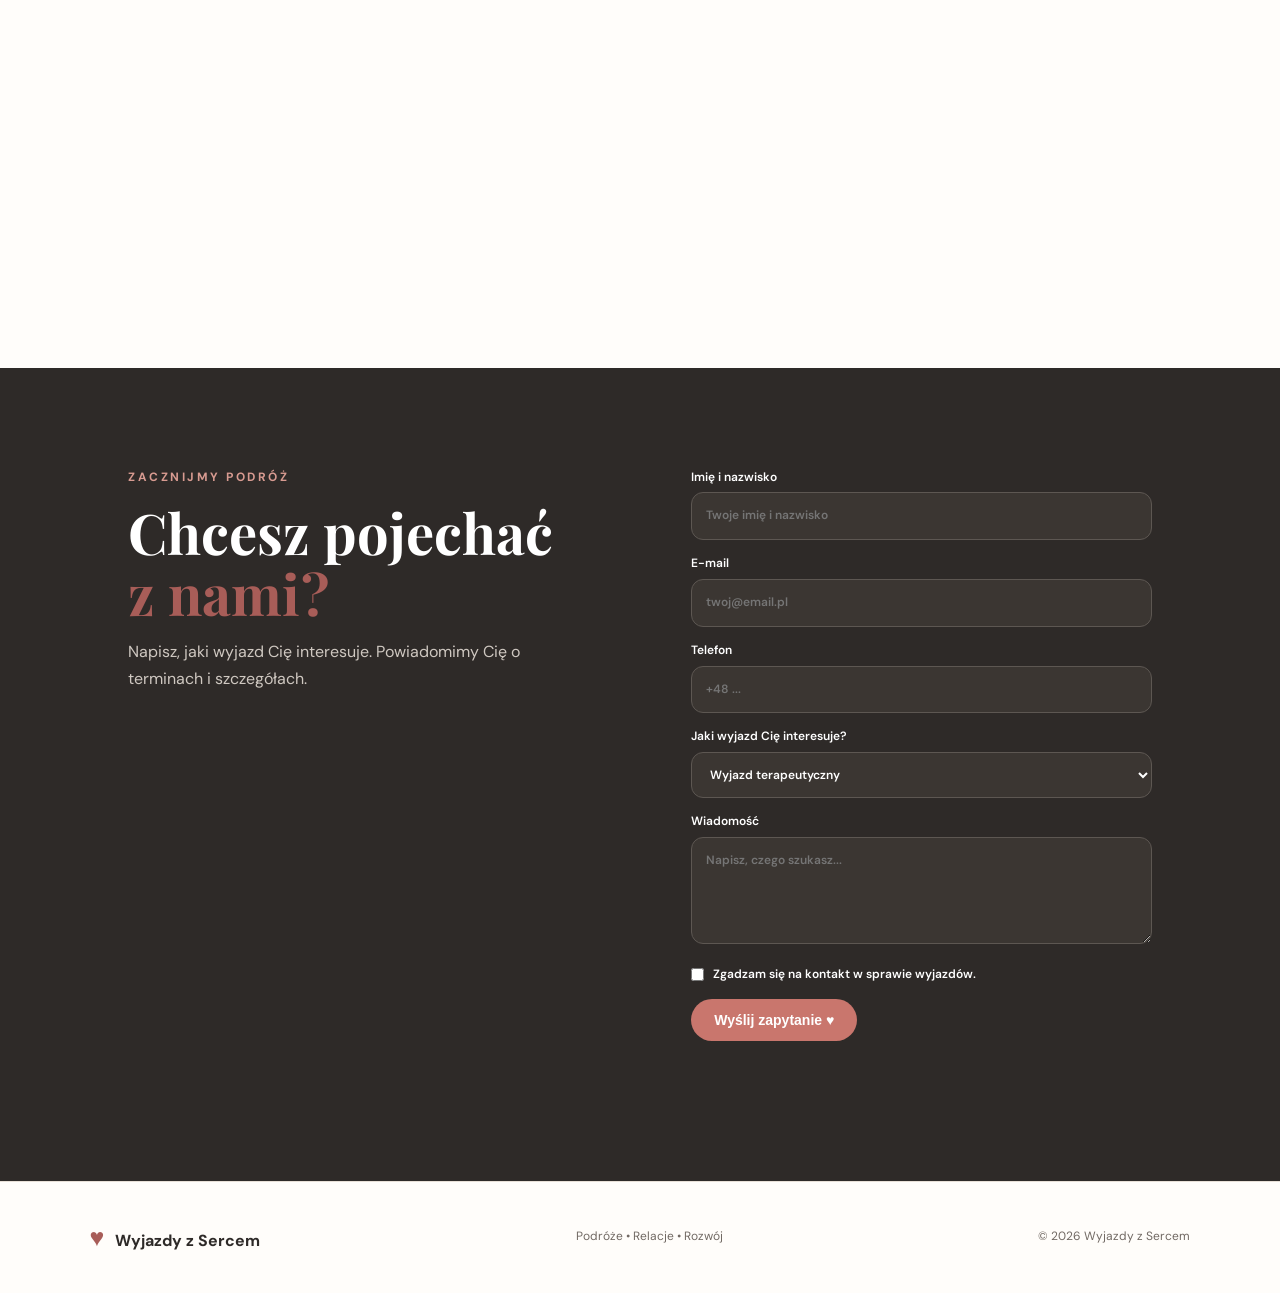
==== commit c07b43ff: "Przygotowanie osobnych zakładek strony" ====
--- a/index.html
+++ b/index.html
@@ -12,10 +12,10 @@
 </head>
 <body>
 <header class="nav">
-  <a class="brand" href="#top"><span>♥</span> Wyjazdy z Sercem</a>
+  <a class="brand" href="index.html"><span>♥</span> Wyjazdy z Sercem</a>
   <button class="menu" aria-label="Otwórz menu">☰</button>
   <nav>
-    <a href="#wyjazdy">Wyjazdy</a><a href="#warsztaty">Warsztaty</a><a href="#o-mnie">O mnie</a><a href="#opinie">Opinie</a><a href="#galeria">Galeria</a><a class="nav-cta" href="#zapisy">Zapisz się</a>
+    <a href="wyjazdy.html">Wyjazdy</a><a href="warsztaty.html">Warsztaty</a><a href="o-nas.html">O nas</a><a href="opinie.html">Opinie</a><a href="galeria.html">Galeria</a><a class="nav-cta" href="zapisy.html">Zapisz się</a>
   </nav>
 </header>
 
--- a/style.css
+++ b/style.css
@@ -1 +1 @@
-:root{--ink:#2e2a28;--muted:#716963;--cream:#f8f4ee;--paper:#fffdfa;--accent:#a85d58;--sage:#687a68;--line:#e8e0d7}*{box-sizing:border-box}html{scroll-behavior:smooth}body{margin:0;color:var(--ink);font-family:'DM Sans',sans-serif;background:var(--paper);line-height:1.65}.nav{height:76px;display:flex;align-items:center;justify-content:space-between;padding:0 6vw;position:sticky;top:0;background:rgba(255,253,250,.94);backdrop-filter:blur(12px);z-index:10;border-bottom:1px solid var(--line)}.brand{font-weight:700;font-size:20px;color:var(--ink);text-decoration:none}.brand span{color:var(--accent);font-size:25px;margin-right:7px}.nav nav{display:flex;gap:25px;align-items:center}.nav nav a{color:var(--ink);text-decoration:none;font-size:14px;font-weight:600}.nav-cta{padding:10px 18px;border-radius:99px;background:var(--ink)!important;color:#fff!important}.menu{display:none;background:none;border:0;font-size:25px}.hero{min-height:650px;background:var(--cream);padding:75px 7vw 85px;display:grid;grid-template-columns:1fr 1fr;gap:7vw;align-items:center}.eyebrow{font-size:12px;letter-spacing:2.5px;font-weight:700;color:var(--accent);margin:0 0 15px}.hero h1,h2{font-family:'Playfair Display',serif;line-height:1.08;margin:0}.hero h1{font-size:clamp(48px,6vw,78px)}em{font-style:normal;color:var(--accent)}.lead{font-size:18px;max-width:590px;color:var(--muted);margin:25px 0}.hero-actions{display:flex;gap:14px;flex-wrap:wrap}.btn{display:inline-block;border:0;border-radius:99px;padding:13px 23px;text-decoration:none;font-weight:700;font-size:14px;cursor:pointer}.primary{background:var(--accent);color:white}.ghost{color:var(--ink);border:1px solid #cfc5bb}.hero-card{position:relative}.hero-photo,.split-photo,.portrait{min-height:500px;border-radius:28px;background:url('https://images.unsplash.com/photo-1500530855697-b586d89ba3ee?auto=format&fit=crop&w=1200&q=85') center/cover}.floating{position:absolute;bottom:-25px;left:-25px;background:#fff;padding:20px 24px;border-radius:18px;box-shadow:0 15px 40px #44352a20}.floating strong,.floating span{display:block}.floating span{color:var(--muted);font-size:12px;margin-top:4px}.intro{max-width:850px;text-align:center;padding:100px 25px;margin:auto}.intro h2,.section h2,.about h2,.booking h2{font-size:clamp(38px,5vw,56px)}.intro>p:last-child{color:var(--muted);font-size:17px}.section{padding:90px 7vw}.section-head{display:flex;justify-content:space-between;gap:30px;align-items:end;margin-bottom:38px}.section-head>p{max-width:380px;color:var(--muted)}.cards{display:grid;grid-template-columns:repeat(3,1fr);gap:18px}.card{padding:30px;border:1px solid var(--line);border-radius:22px;background:#fff}.icon{font-size:30px}.card h3{font-family:'Playfair Display',serif;font-size:25px;margin:12px 0 5px}.card p{color:var(--muted);font-size:14px}.card a{color:var(--accent);font-weight:700;text-decoration:none;font-size:13px}.split{display:grid;grid-template-columns:1fr 1fr;min-height:600px;background:var(--cream)}.split-photo{border-radius:0;min-height:600px;background-image:url('https://images.unsplash.com/photo-1511632765486-a01980e01a18?auto=format&fit=crop&w=1200&q=85')}.split-copy{padding:85px 8vw}.split-copy p{color:var(--muted)}.split-copy ul{padding:0;list-style:none}.split-copy li{padding:10px 0;border-bottom:1px solid var(--line)}.split-copy li:before{content:'♥';color:var(--accent);margin-right:10px}.family{padding:110px 8vw;background:linear-gradient(100deg,#697b6c,#526456);color:#fff}.family .eyebrow{color:#e9c6bd}.family h2{font-size:clamp(40px,5vw,62px);max-width:700px}.family p{max-width:650px;color:#edf0eb}.light{background:#fff;color:var(--ink);margin-top:18px}.about{display:grid;grid-template-columns:.85fr 1.15fr;gap:8vw;align-items:center;padding:100px 10vw}.portrait{min-height:560px;background-image:url('https://images.unsplash.com/photo-1544005313-94ddf0286df2?auto=format&fit=crop&w=900&q=85')}.about p{color:var(--muted)}.signature{margin-top:30px;font-family:'Playfair Display',serif;font-size:21px}.soft{background:var(--cream)}.center{text-align:center}.muted{color:var(--muted)}.quotes{display:grid;grid-template-columns:repeat(3,1fr);gap:20px;margin-top:40px}.quotes blockquote{margin:0;background:#fff;padding:30px;border-radius:20px;font-family:'Playfair Display',serif;font-size:18px}.quotes cite{display:block;margin-top:20px;font-family:'DM Sans';font-size:12px;color:var(--muted)}.gallery{display:grid;grid-template-columns:repeat(3,1fr);gap:14px;margin-top:40px}.gallery div{height:240px;border-radius:18px;background:center/cover}.gallery div:nth-child(1){background-image:url('https://images.unsplash.com/photo-1500534623283-312aade485b7?auto=format&fit=crop&w=800&q=80')}.gallery div:nth-child(2){background-image:url('https://images.unsplash.com/photo-1470770841072-f978cf4d019e?auto=format&fit=crop&w=800&q=80')}.gallery div:nth-child(3){background-image:url('https://images.unsplash.com/photo-1501785888041-af3ef285b470?auto=format&fit=crop&w=800&q=80')}.gallery div:nth-child(4){background-image:url('https://images.unsplash.com/photo-1529156069898-49953e39b3ac?auto=format&fit=crop&w=800&q=80')}.gallery div:nth-child(5){background-image:url('https://images.unsplash.com/photo-1527529482837-4698179dc6ce?auto=format&fit=crop&w=800&q=80')}.gallery div:nth-child(6){background-image:url('https://images.unsplash.com/photo-1500530855697-b586d89ba3ee?auto=format&fit=crop&w=800&q=80')}.booking{padding:100px 10vw;background:#2e2a28;color:#fff;display:grid;grid-template-columns:1fr 1fr;gap:8vw}.booking p{color:#cfc8c1}.booking .eyebrow{color:#d89b91}.booking form{display:grid;gap:14px}.booking label{font-size:12px;font-weight:600}.booking input,.booking select,.booking textarea{width:100%;margin-top:5px;padding:13px 14px;border-radius:12px;border:1px solid #5d5752;background:#3b3632;color:#fff;font:inherit}.booking textarea{resize:vertical}.booking .check{display:flex;gap:9px;align-items:center}.booking .check input{width:auto;margin:0}.form-note{font-size:13px}.booking .primary{background:#c9766d}.booking .btn{width:max-content}footer{padding:35px 7vw;display:flex;gap:35px;align-items:center;justify-content:space-between;border-top:1px solid var(--line);font-size:12px;color:var(--muted)}footer .brand{font-size:16px}footer p{margin:0}@media(max-width:900px){.nav{padding:0 5vw}.nav nav{display:none;position:absolute;top:76px;left:0;right:0;background:#fff;padding:20px 5vw;flex-direction:column;align-items:flex-start}.nav nav.open{display:flex}.menu{display:block}.hero,.split,.about,.booking{grid-template-columns:1fr}.hero{padding:55px 6vw}.hero-photo{min-height:430px}.section{padding:70px 6vw}.cards,.quotes{grid-template-columns:1fr 1fr}.split-photo{min-height:420px}.about{padding:75px 7vw}.booking{padding:75px 7vw}footer{flex-wrap:wrap}}@media(max-width:600px){.cards,.quotes,.gallery{grid-template-columns:1fr}.hero h1{font-size:48px}.floating{left:10px}.gallery div{height:210px}.section-head{display:block}}.upcoming{background:#fff}.trip-grid{display:grid;grid-template-columns:repeat(3,1fr);gap:20px}.trip-card{padding:32px;border:1px solid var(--line);border-radius:24px;background:var(--paper);display:flex;flex-direction:column}.trip-card.featured{background:var(--cream);border-color:#d9c5bb}.trip-tag{font-size:11px;letter-spacing:2px;font-weight:700;color:var(--accent);margin-bottom:14px}.trip-card h3{font-family:'Playfair Display',serif;font-size:27px;line-height:1.15;margin:0 0 8px}.trip-placeholder{color:var(--muted);font-size:13px}.trip-card ul{list-style:none;padding:0;margin:12px 0 25px}.trip-card li{padding:7px 0;border-bottom:1px solid var(--line);font-size:14px}.trip-card li:before{content:'✓';color:var(--sage);font-weight:700;margin-right:9px}.trip-card .btn{align-self:flex-start;margin-top:auto}@media(max-width:900px){.trip-grid{grid-template-columns:1fr 1fr}}@media(max-width:600px){.trip-grid{grid-template-columns:1fr}}.therapist-box{margin-top:28px;padding:25px;border-radius:20px;background:var(--cream);border:1px solid var(--line)}.therapist-box h3{font-family:'Playfair Display',serif;font-size:27px;margin:5px 0 10px}.therapist-box p{margin-top:8px}+:root{--ink:#2e2a28;--muted:#716963;--cream:#f8f4ee;--paper:#fffdfa;--accent:#a85d58;--sage:#687a68;--line:#e8e0d7}*{box-sizing:border-box}html{scroll-behavior:smooth}body{margin:0;color:var(--ink);font-family:'DM Sans',sans-serif;background:var(--paper);line-height:1.65}.nav{height:76px;display:flex;align-items:center;justify-content:space-between;padding:0 6vw;position:sticky;top:0;background:rgba(255,253,250,.94);backdrop-filter:blur(12px);z-index:10;border-bottom:1px solid var(--line)}.brand{font-weight:700;font-size:20px;color:var(--ink);text-decoration:none}.brand span{color:var(--accent);font-size:25px;margin-right:7px}.nav nav{display:flex;gap:25px;align-items:center}.nav nav a{color:var(--ink);text-decoration:none;font-size:14px;font-weight:600}.nav-cta{padding:10px 18px;border-radius:99px;background:var(--ink)!important;color:#fff!important}.menu{display:none;background:none;border:0;font-size:25px}.hero{min-height:650px;background:var(--cream);padding:75px 7vw 85px;display:grid;grid-template-columns:1fr 1fr;gap:7vw;align-items:center}.eyebrow{font-size:12px;letter-spacing:2.5px;font-weight:700;color:var(--accent);margin:0 0 15px}.hero h1,h2{font-family:'Playfair Display',serif;line-height:1.08;margin:0}.hero h1{font-size:clamp(48px,6vw,78px)}em{font-style:normal;color:var(--accent)}.lead{font-size:18px;max-width:590px;color:var(--muted);margin:25px 0}.hero-actions{display:flex;gap:14px;flex-wrap:wrap}.btn{display:inline-block;border:0;border-radius:99px;padding:13px 23px;text-decoration:none;font-weight:700;font-size:14px;cursor:pointer}.primary{background:var(--accent);color:white}.ghost{color:var(--ink);border:1px solid #cfc5bb}.hero-card{position:relative}.hero-photo,.split-photo,.portrait{min-height:500px;border-radius:28px;background:url('https://images.unsplash.com/photo-1500530855697-b586d89ba3ee?auto=format&fit=crop&w=1200&q=85') center/cover}.floating{position:absolute;bottom:-25px;left:-25px;background:#fff;padding:20px 24px;border-radius:18px;box-shadow:0 15px 40px #44352a20}.floating strong,.floating span{display:block}.floating span{color:var(--muted);font-size:12px;margin-top:4px}.intro{max-width:850px;text-align:center;padding:100px 25px;margin:auto}.intro h2,.section h2,.about h2,.booking h2{font-size:clamp(38px,5vw,56px)}.intro>p:last-child{color:var(--muted);font-size:17px}.section{padding:90px 7vw}.section-head{display:flex;justify-content:space-between;gap:30px;align-items:end;margin-bottom:38px}.section-head>p{max-width:380px;color:var(--muted)}.cards{display:grid;grid-template-columns:repeat(3,1fr);gap:18px}.card{padding:30px;border:1px solid var(--line);border-radius:22px;background:#fff}.icon{font-size:30px}.card h3{font-family:'Playfair Display',serif;font-size:25px;margin:12px 0 5px}.card p{color:var(--muted);font-size:14px}.card a{color:var(--accent);font-weight:700;text-decoration:none;font-size:13px}.split{display:grid;grid-template-columns:1fr 1fr;min-height:600px;background:var(--cream)}.split-photo{border-radius:0;min-height:600px;background-image:url('https://images.unsplash.com/photo-1511632765486-a01980e01a18?auto=format&fit=crop&w=1200&q=85')}.split-copy{padding:85px 8vw}.split-copy p{color:var(--muted)}.split-copy ul{padding:0;list-style:none}.split-copy li{padding:10px 0;border-bottom:1px solid var(--line)}.split-copy li:before{content:'♥';color:var(--accent);margin-right:10px}.family{padding:110px 8vw;background:linear-gradient(100deg,#697b6c,#526456);color:#fff}.family .eyebrow{color:#e9c6bd}.family h2{font-size:clamp(40px,5vw,62px);max-width:700px}.family p{max-width:650px;color:#edf0eb}.light{background:#fff;color:var(--ink);margin-top:18px}.about{display:grid;grid-template-columns:.85fr 1.15fr;gap:8vw;align-items:center;padding:100px 10vw}.portrait{min-height:560px;background-image:url('https://images.unsplash.com/photo-1544005313-94ddf0286df2?auto=format&fit=crop&w=900&q=85')}.about p{color:var(--muted)}.signature{margin-top:30px;font-family:'Playfair Display',serif;font-size:21px}.soft{background:var(--cream)}.center{text-align:center}.muted{color:var(--muted)}.quotes{display:grid;grid-template-columns:repeat(3,1fr);gap:20px;margin-top:40px}.quotes blockquote{margin:0;background:#fff;padding:30px;border-radius:20px;font-family:'Playfair Display',serif;font-size:18px}.quotes cite{display:block;margin-top:20px;font-family:'DM Sans';font-size:12px;color:var(--muted)}.gallery{display:grid;grid-template-columns:repeat(3,1fr);gap:14px;margin-top:40px}.gallery div{height:240px;border-radius:18px;background:center/cover}.gallery div:nth-child(1){background-image:url('https://images.unsplash.com/photo-1500534623283-312aade485b7?auto=format&fit=crop&w=800&q=80')}.gallery div:nth-child(2){background-image:url('https://images.unsplash.com/photo-1470770841072-f978cf4d019e?auto=format&fit=crop&w=800&q=80')}.gallery div:nth-child(3){background-image:url('https://images.unsplash.com/photo-1501785888041-af3ef285b470?auto=format&fit=crop&w=800&q=80')}.gallery div:nth-child(4){background-image:url('https://images.unsplash.com/photo-1529156069898-49953e39b3ac?auto=format&fit=crop&w=800&q=80')}.gallery div:nth-child(5){background-image:url('https://images.unsplash.com/photo-1527529482837-4698179dc6ce?auto=format&fit=crop&w=800&q=80')}.gallery div:nth-child(6){background-image:url('https://images.unsplash.com/photo-1500530855697-b586d89ba3ee?auto=format&fit=crop&w=800&q=80')}.booking{padding:100px 10vw;background:#2e2a28;color:#fff;display:grid;grid-template-columns:1fr 1fr;gap:8vw}.booking p{color:#cfc8c1}.booking .eyebrow{color:#d89b91}.booking form{display:grid;gap:14px}.booking label{font-size:12px;font-weight:600}.booking input,.booking select,.booking textarea{width:100%;margin-top:5px;padding:13px 14px;border-radius:12px;border:1px solid #5d5752;background:#3b3632;color:#fff;font:inherit}.booking textarea{resize:vertical}.booking .check{display:flex;gap:9px;align-items:center}.booking .check input{width:auto;margin:0}.form-note{font-size:13px}.booking .primary{background:#c9766d}.booking .btn{width:max-content}footer{padding:35px 7vw;display:flex;gap:35px;align-items:center;justify-content:space-between;border-top:1px solid var(--line);font-size:12px;color:var(--muted)}footer .brand{font-size:16px}footer p{margin:0}@media(max-width:900px){.nav{padding:0 5vw}.nav nav{display:none;position:absolute;top:76px;left:0;right:0;background:#fff;padding:20px 5vw;flex-direction:column;align-items:flex-start}.nav nav.open{display:flex}.menu{display:block}.hero,.split,.about,.booking{grid-template-columns:1fr}.hero{padding:55px 6vw}.hero-photo{min-height:430px}.section{padding:70px 6vw}.cards,.quotes{grid-template-columns:1fr 1fr}.split-photo{min-height:420px}.about{padding:75px 7vw}.booking{padding:75px 7vw}footer{flex-wrap:wrap}}@media(max-width:600px){.cards,.quotes,.gallery{grid-template-columns:1fr}.hero h1{font-size:48px}.floating{left:10px}.gallery div{height:210px}.section-head{display:block}}.upcoming{background:#fff}.trip-grid{display:grid;grid-template-columns:repeat(3,1fr);gap:20px}.trip-card{padding:32px;border:1px solid var(--line);border-radius:24px;background:var(--paper);display:flex;flex-direction:column}.trip-card.featured{background:var(--cream);border-color:#d9c5bb}.trip-tag{font-size:11px;letter-spacing:2px;font-weight:700;color:var(--accent);margin-bottom:14px}.trip-card h3{font-family:'Playfair Display',serif;font-size:27px;line-height:1.15;margin:0 0 8px}.trip-placeholder{color:var(--muted);font-size:13px}.trip-card ul{list-style:none;padding:0;margin:12px 0 25px}.trip-card li{padding:7px 0;border-bottom:1px solid var(--line);font-size:14px}.trip-card li:before{content:'✓';color:var(--sage);font-weight:700;margin-right:9px}.trip-card .btn{align-self:flex-start;margin-top:auto}@media(max-width:900px){.trip-grid{grid-template-columns:1fr 1fr}}@media(max-width:600px){.trip-grid{grid-template-columns:1fr}}.therapist-box{margin-top:28px;padding:25px;border-radius:20px;background:var(--cream);border:1px solid var(--line)}.therapist-box h3{font-family:'Playfair Display',serif;font-size:27px;margin:5px 0 10px}.therapist-box p{margin-top:8px}.detail-hero{min-height:560px;background:var(--cream);padding:80px 8vw;display:grid;grid-template-columns:1fr 1fr;gap:7vw;align-items:center}.detail-hero h1{font-family:'Playfair Display',serif;font-size:clamp(48px,6vw,70px);line-height:1.08}.detail-image{min-height:470px;border-radius:28px;background:url('https://images.unsplash.com/photo-1470770841072-f978cf4d019e?auto=format&fit=crop&w=1200&q=85') center/cover}.detail-content{padding:90px 10vw;display:grid;grid-template-columns:1.1fr .9fr;gap:8vw}.detail-content h2,.detail-note h2{font-family:'Playfair Display',serif;font-size:clamp(38px,5vw,55px);line-height:1.1}.facts{display:grid;grid-template-columns:1fr 1fr;gap:12px;margin-top:35px}.facts div{padding:20px;border:1px solid var(--line);border-radius:16px}.facts strong,.facts span{display:block}.facts span{color:var(--muted);font-size:14px;margin-top:4px}.program{padding:30px;background:var(--cream);border-radius:22px}.program h3{font-family:'Playfair Display',serif;font-size:27px;margin-top:0}.program ul{list-style:none;padding:0}.program li{padding:11px 0;border-bottom:1px solid var(--line);font-size:14px}.program li:before{content:'♥';color:var(--accent);margin-right:10px}.detail-note{padding:90px 10vw;text-align:center;background:var(--cream)}.detail-note p:last-child{max-width:650px;margin:20px auto;color:var(--muted)}@media(max-width:900px){.detail-hero,.detail-content{grid-template-columns:1fr}.detail-hero{padding:60px 6vw}.detail-image{min-height:380px}.detail-content{padding:70px 7vw}}@media(max-width:600px){.facts{grid-template-columns:1fr}}
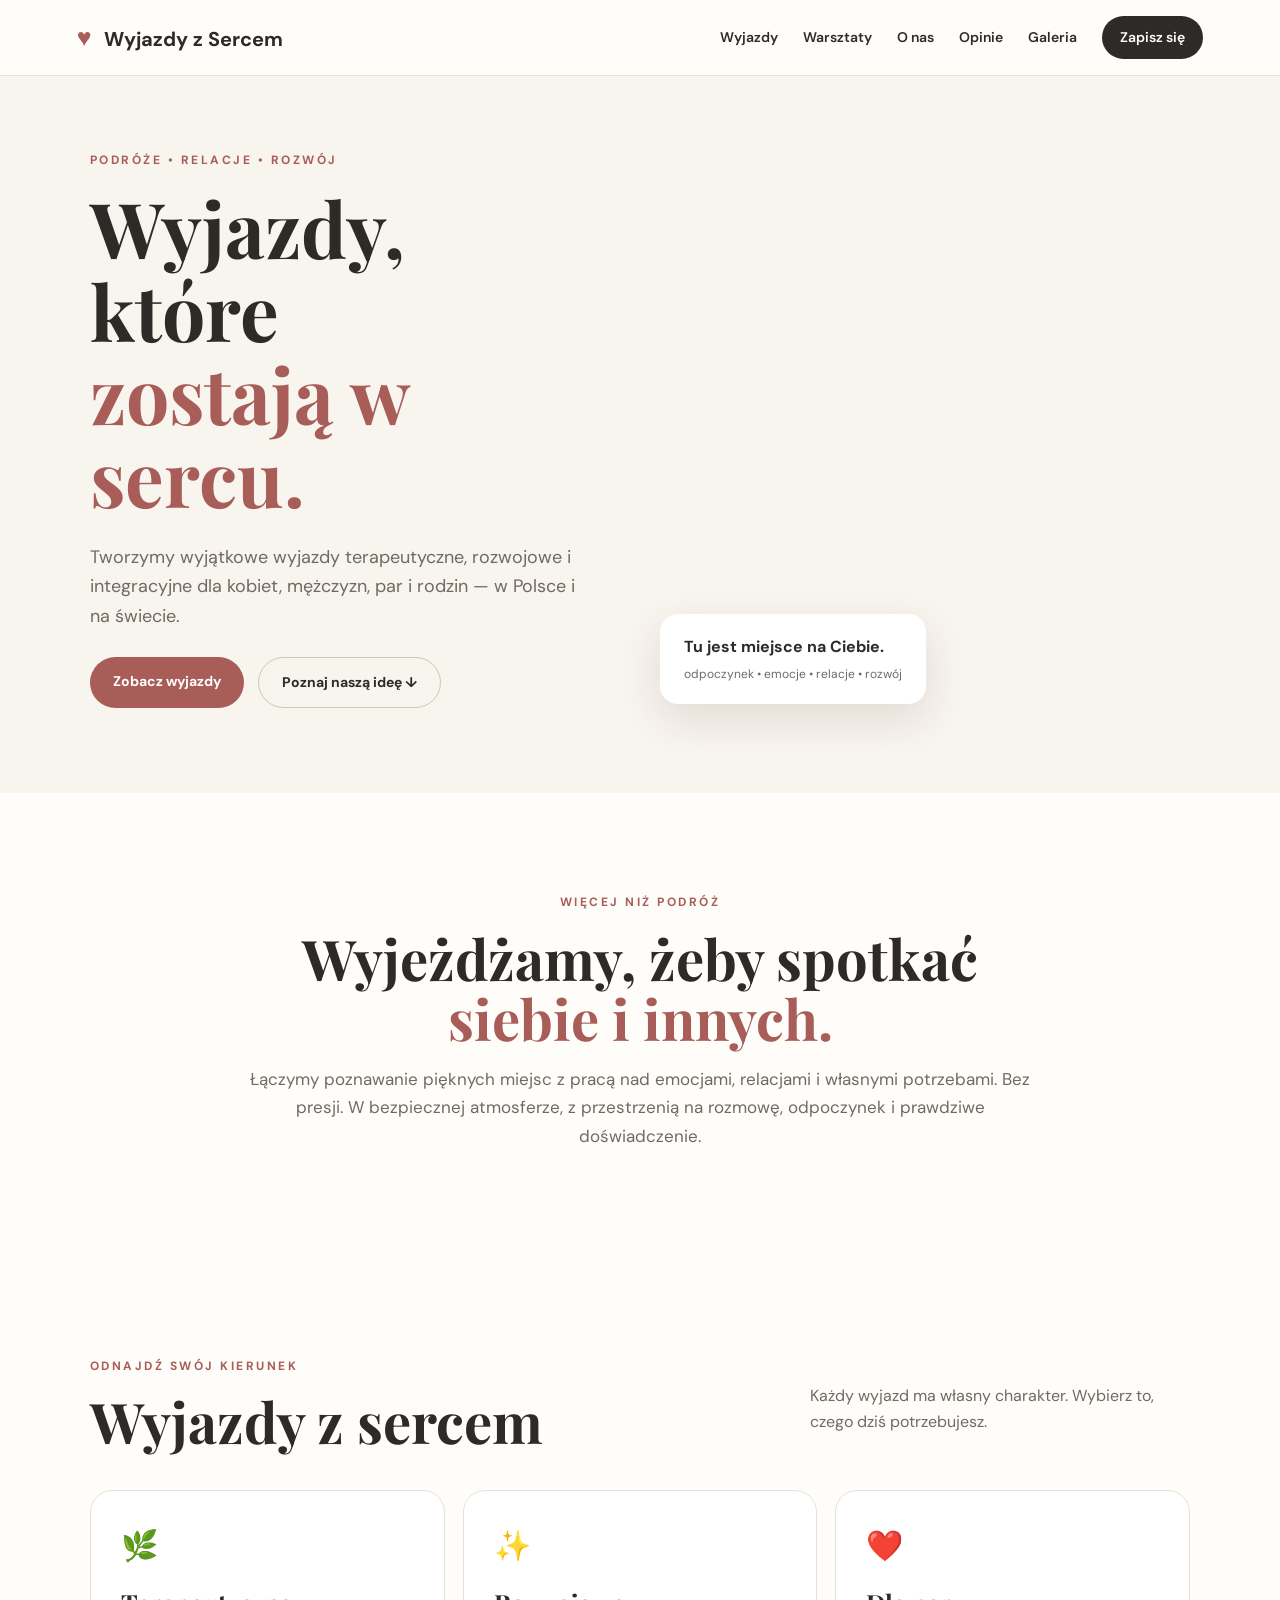
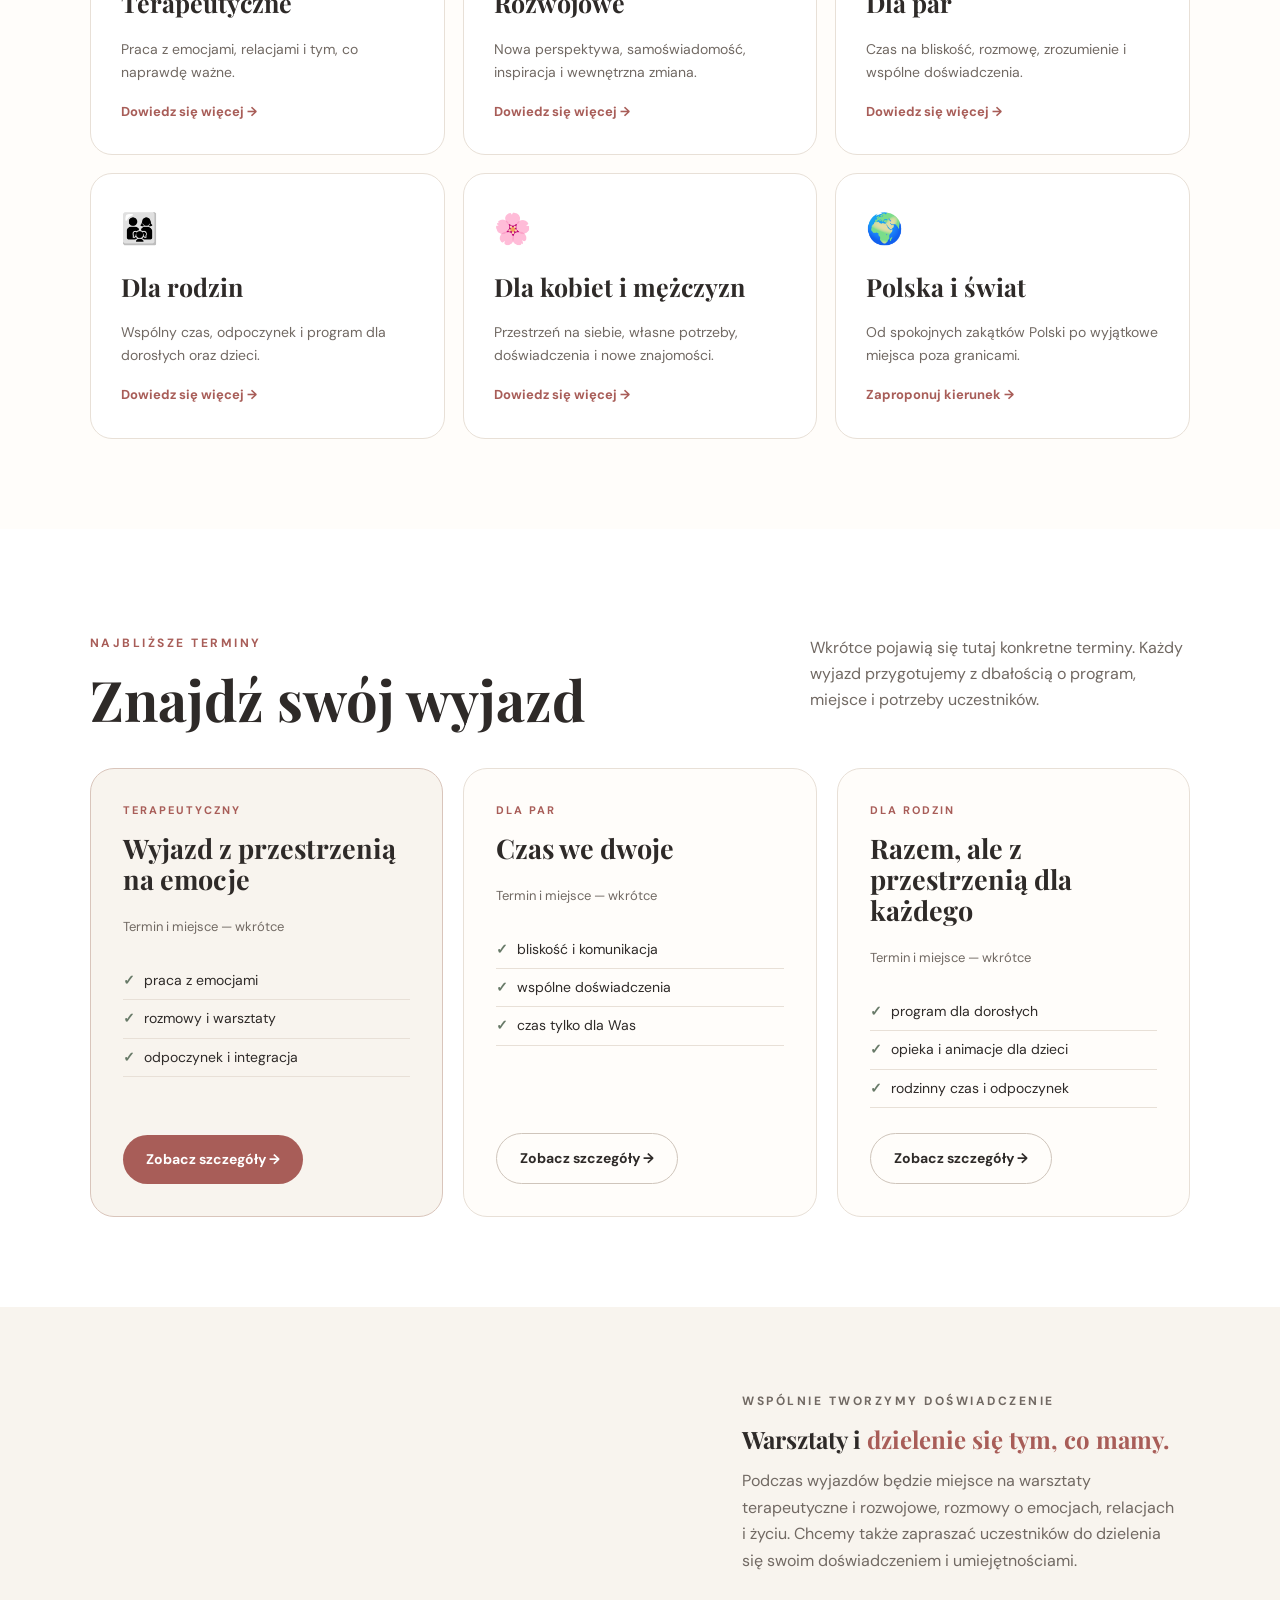
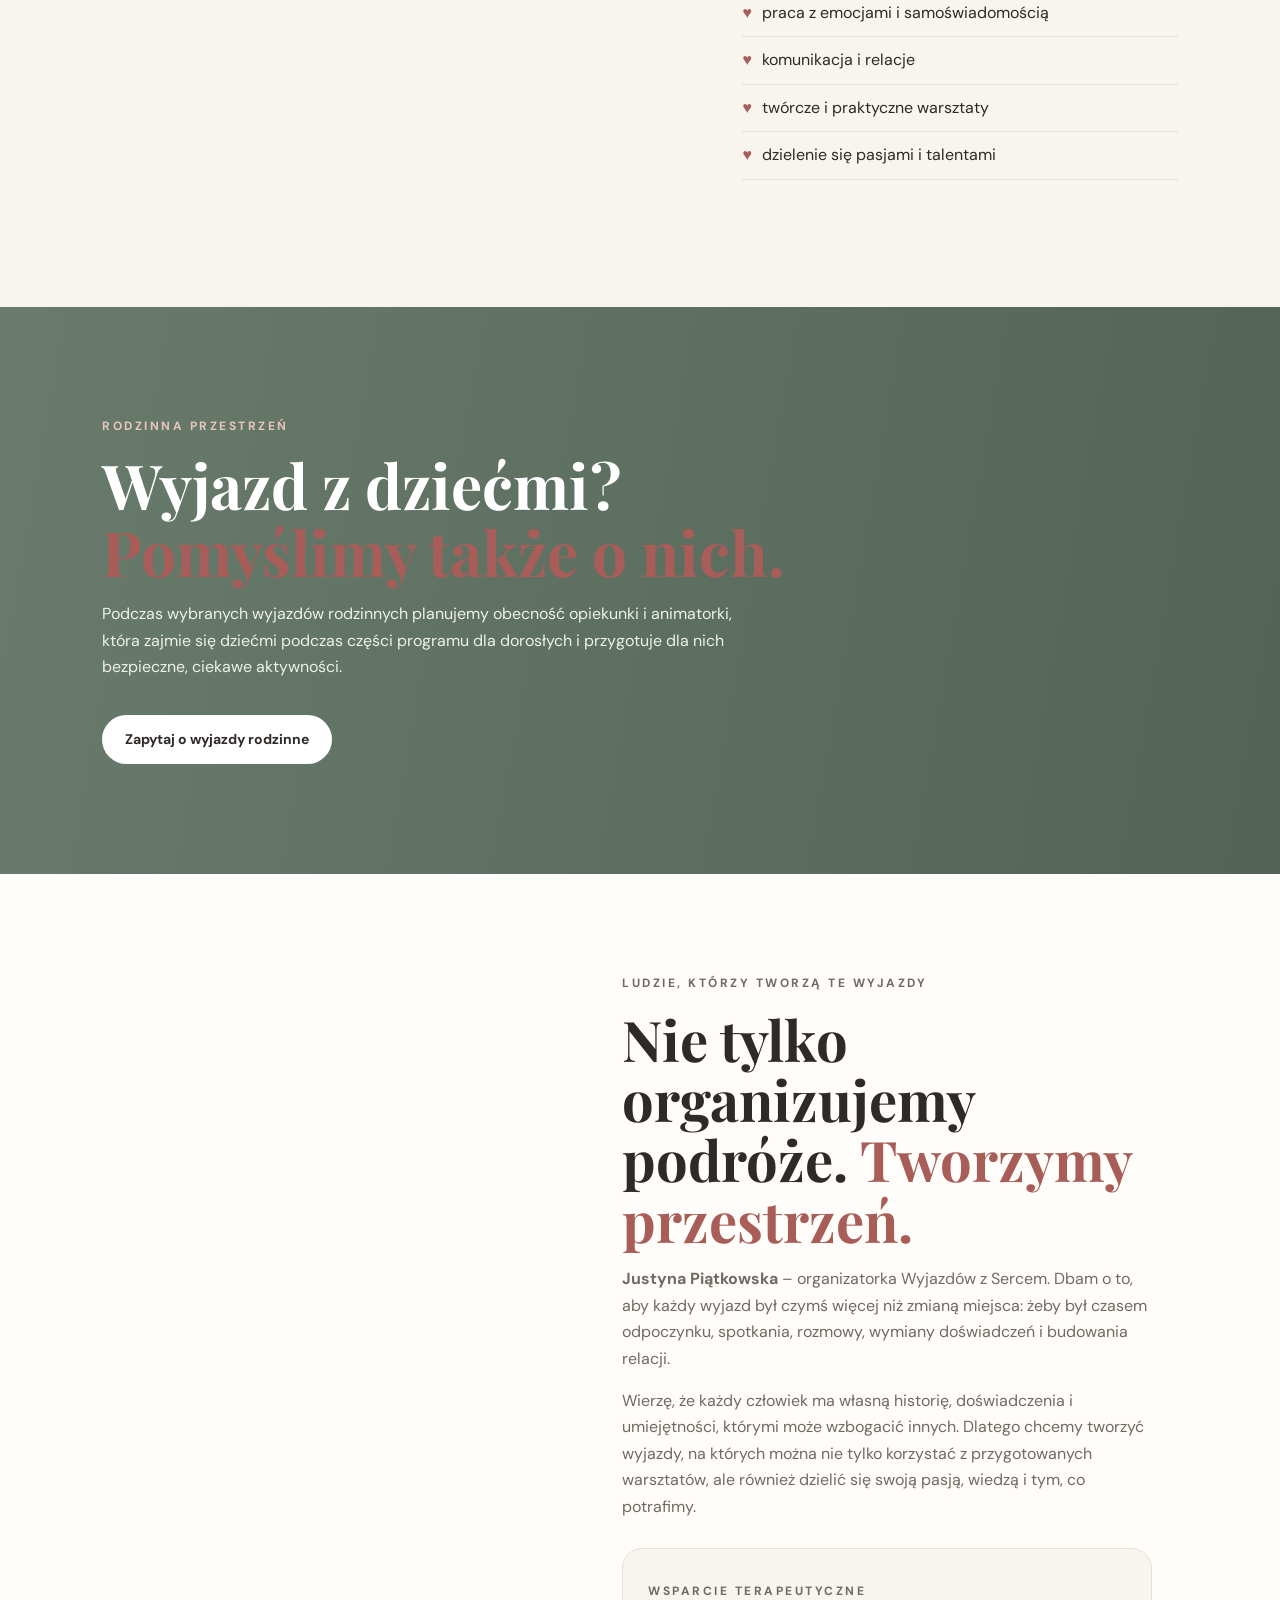
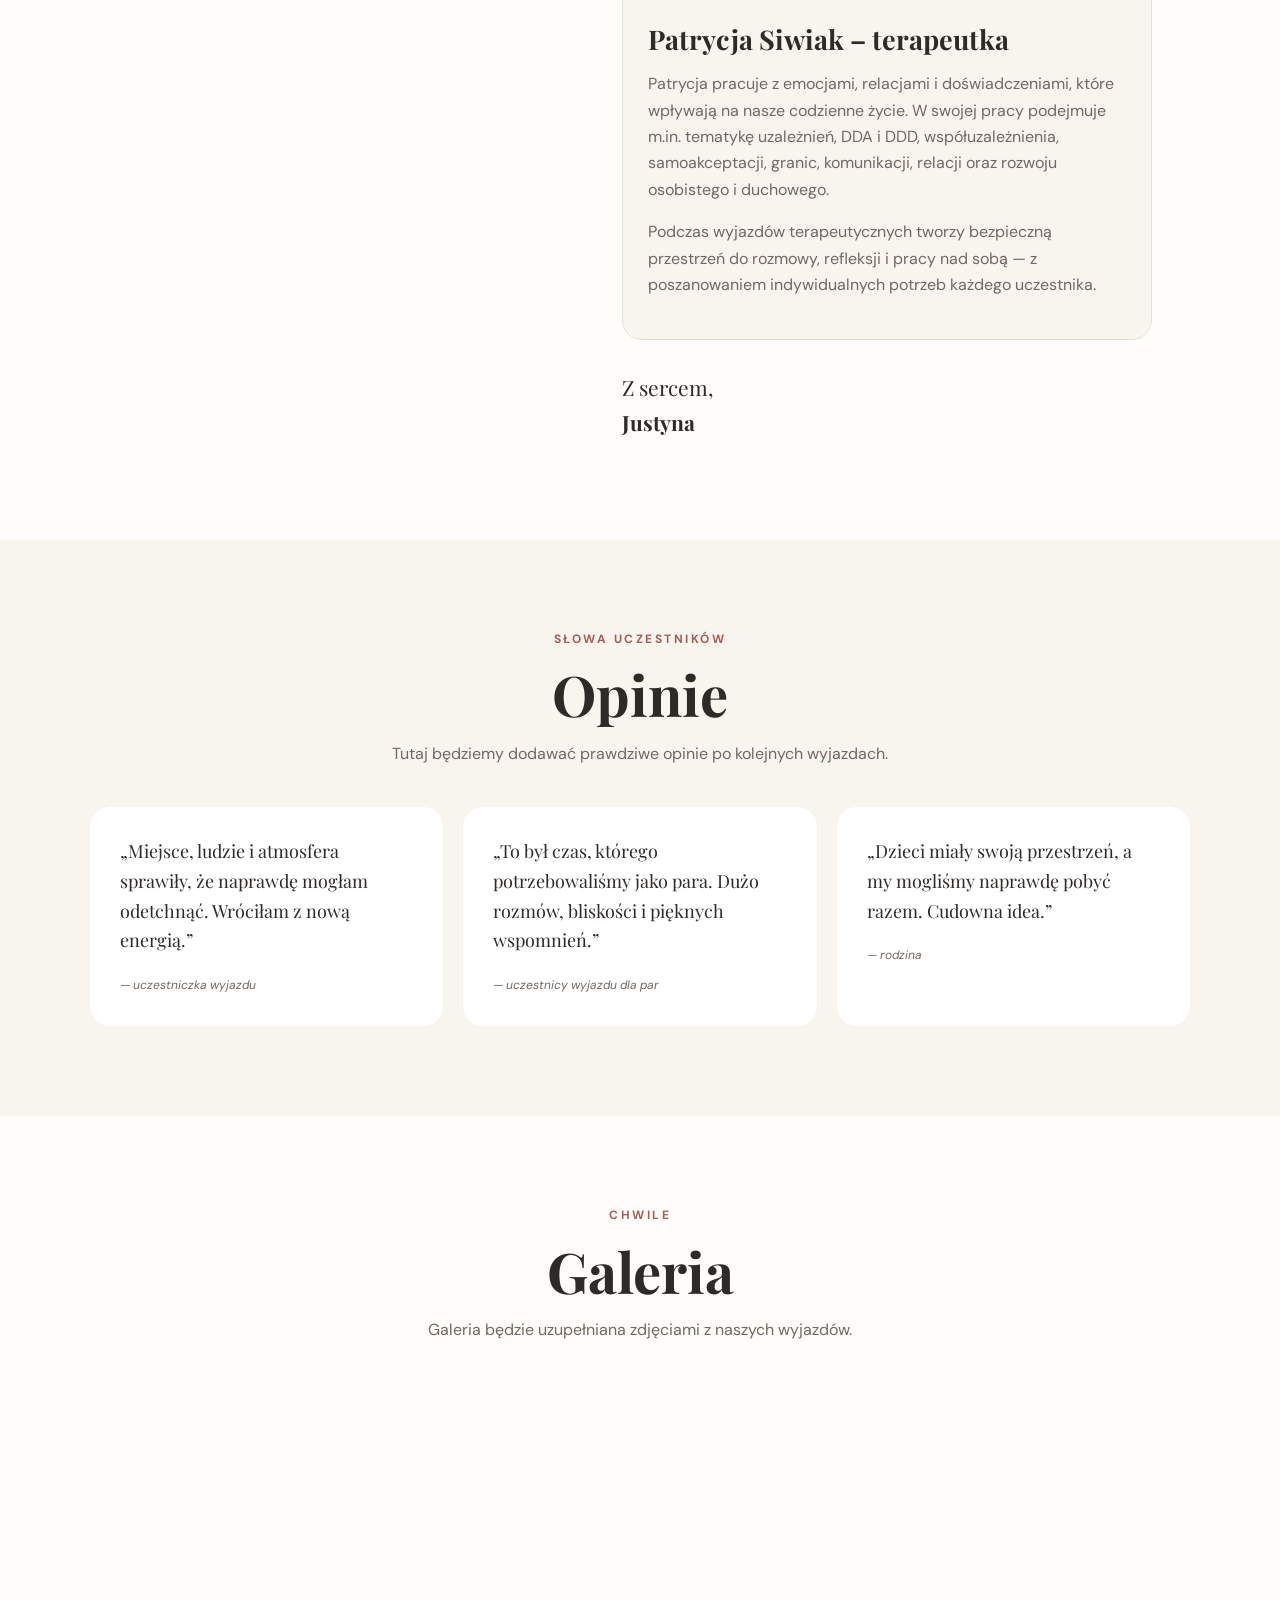
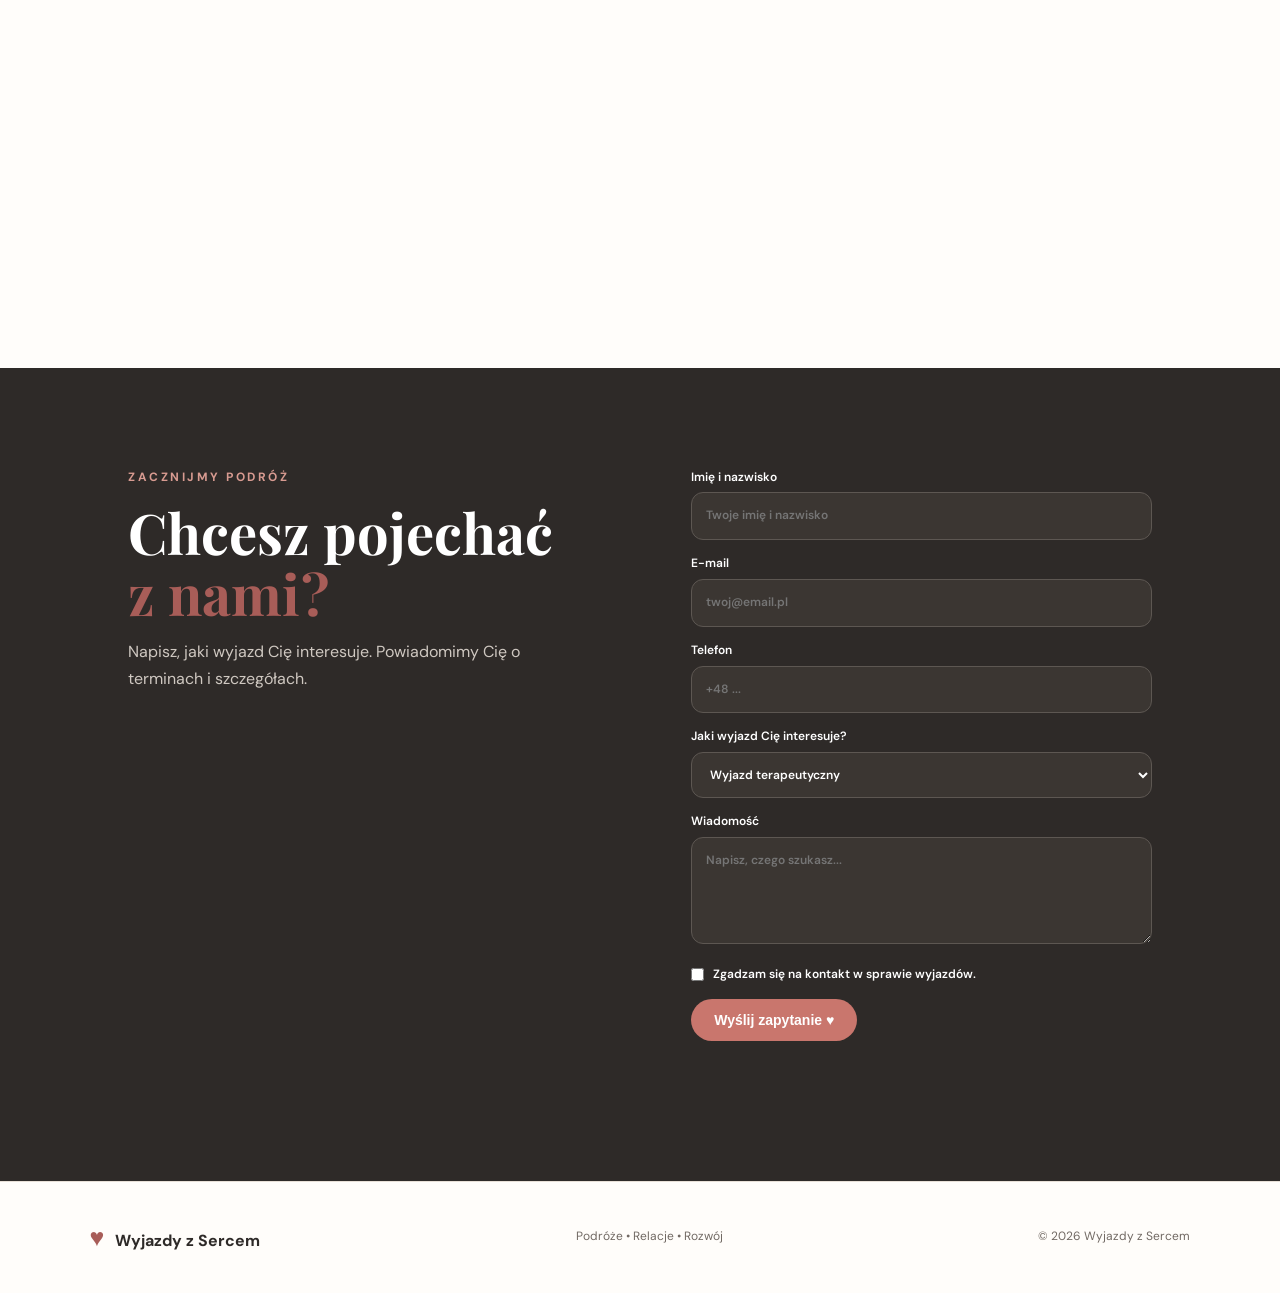
==== commit 020999ae: "Usunięcie określenia „pomysłodawczyni” z opisu Justyny" ====
--- a/index.html
+++ b/index.html
@@ -51,7 +51,6 @@
   </div>
 </section>
 
-
 <section id="najblizsze" class="section upcoming">
   <div class="section-head"><div><p class="eyebrow">NAJBLIŻSZE TERMINY</p><h2>Znajdź swój wyjazd</h2></div><p>Wkrótce pojawią się tutaj konkretne terminy. Każdy wyjazd przygotujemy z dbałością o program, miejsce i potrzeby uczestników.</p></div>
   <div class="trip-grid">
@@ -77,7 +76,7 @@
   <div>
     <p class="eyebrow">LUDZIE, KTÓRZY TWORZĄ TE WYJAZDY</p>
     <h2>Nie tylko organizujemy podróże. <em>Tworzymy przestrzeń.</em></h2>
-    <p><strong>Justyna Piątkowska</strong> – pomysłodawczyni i organizatorka Wyjazdów z Sercem. Dbam o to, aby każdy wyjazd był czymś więcej niż zmianą miejsca: żeby był czasem odpoczynku, spotkania, rozmowy, wymiany doświadczeń i budowania relacji.</p>
+    <p><strong>Justyna Piątkowska</strong> – organizatorka Wyjazdów z Sercem. Dbam o to, aby każdy wyjazd był czymś więcej niż zmianą miejsca: żeby był czasem odpoczynku, spotkania, rozmowy, wymiany doświadczeń i budowania relacji.</p>
     <p>Wierzę, że każdy człowiek ma własną historię, doświadczenia i umiejętności, którymi może wzbogacić innych. Dlatego chcemy tworzyć wyjazdy, na których można nie tylko korzystać z przygotowanych warsztatów, ale również dzielić się swoją pasją, wiedzą i tym, co potrafimy.</p>
     <div class="therapist-box">
       <p class="eyebrow">WSPARCIE TERAPEUTYCZNE</p>
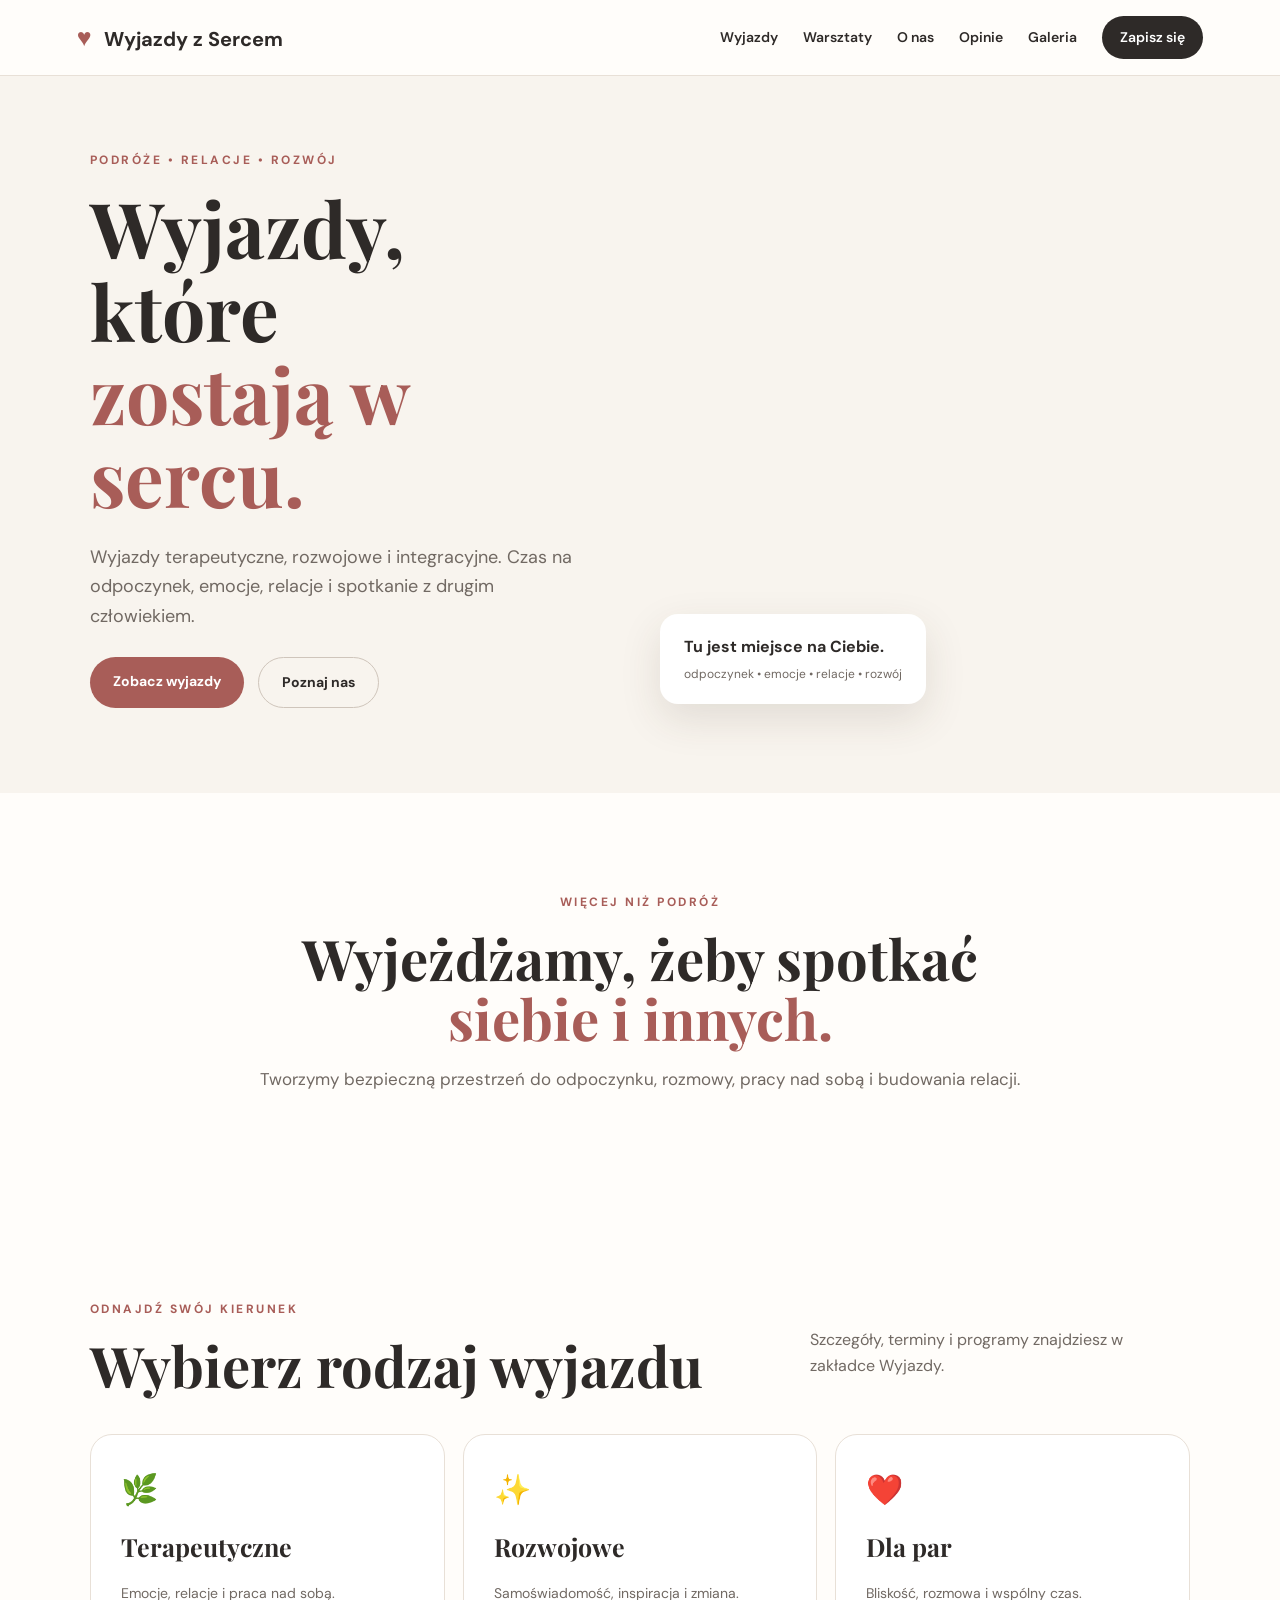
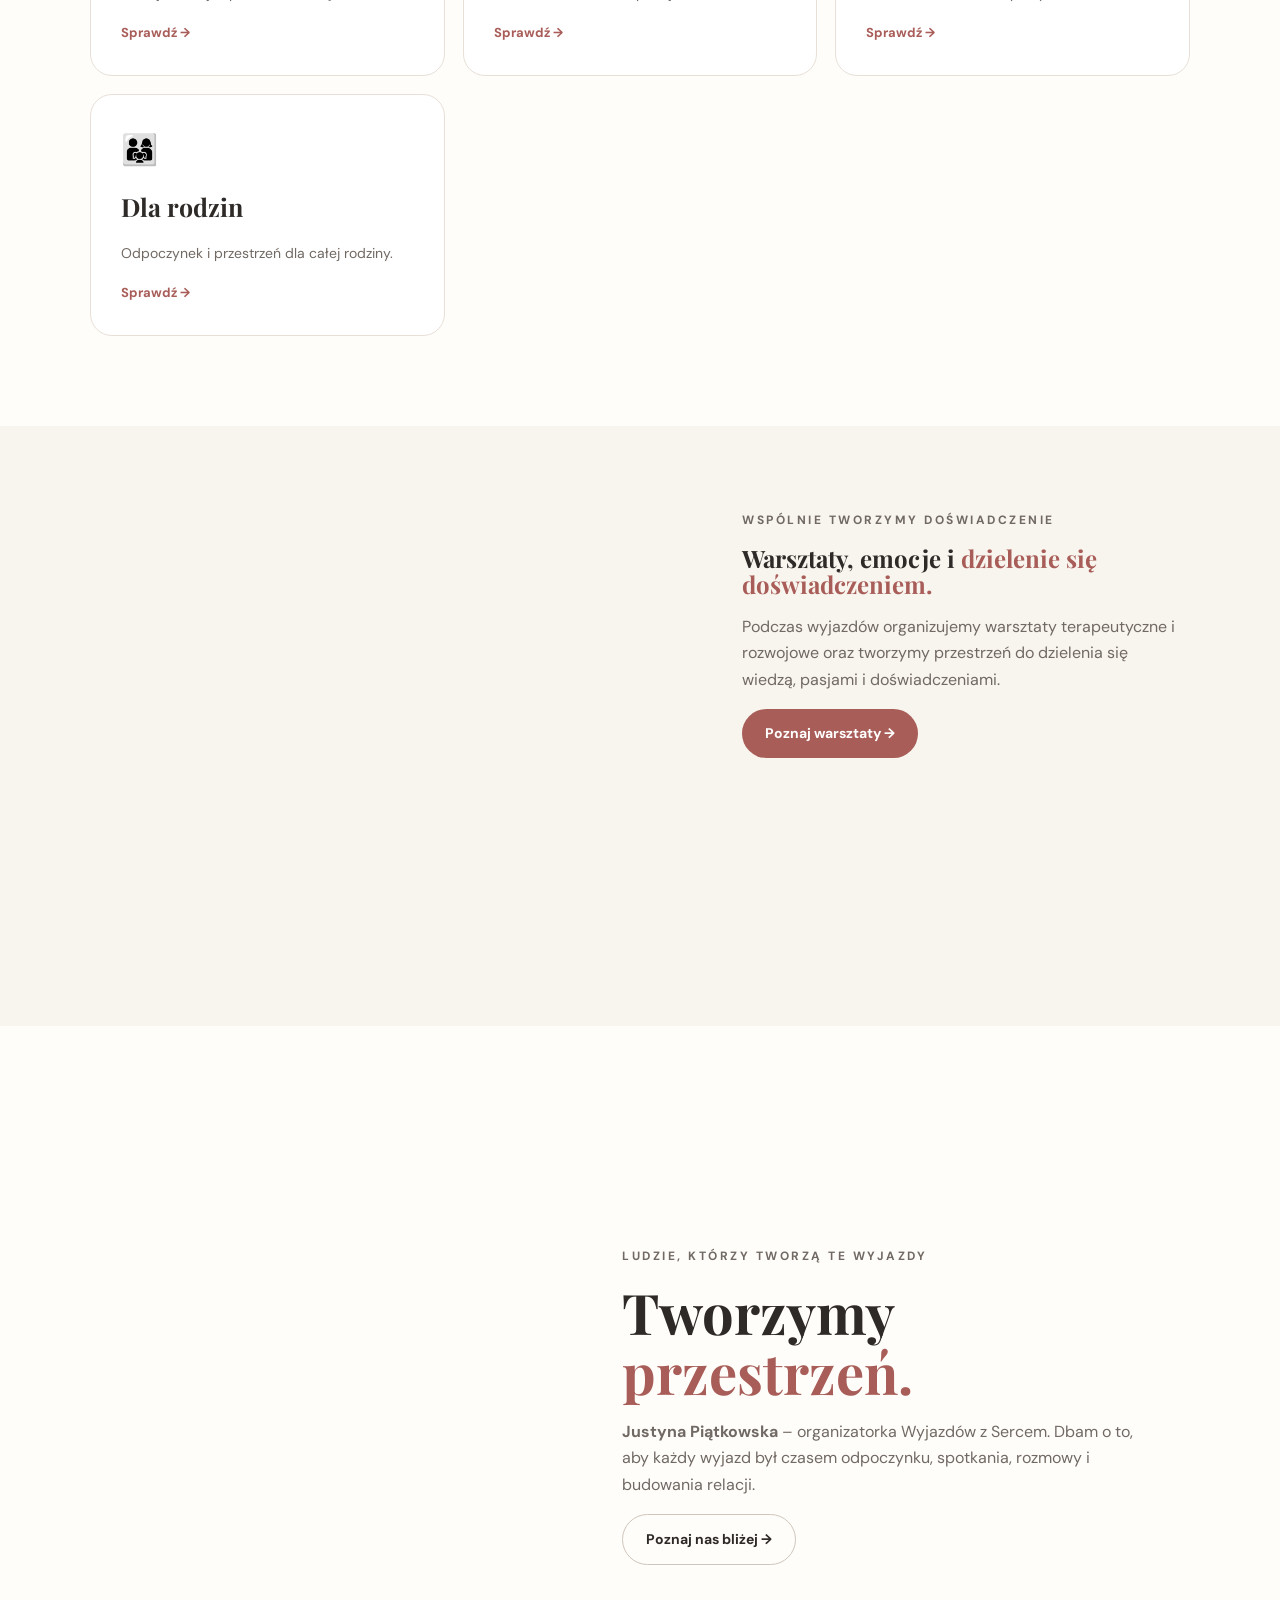
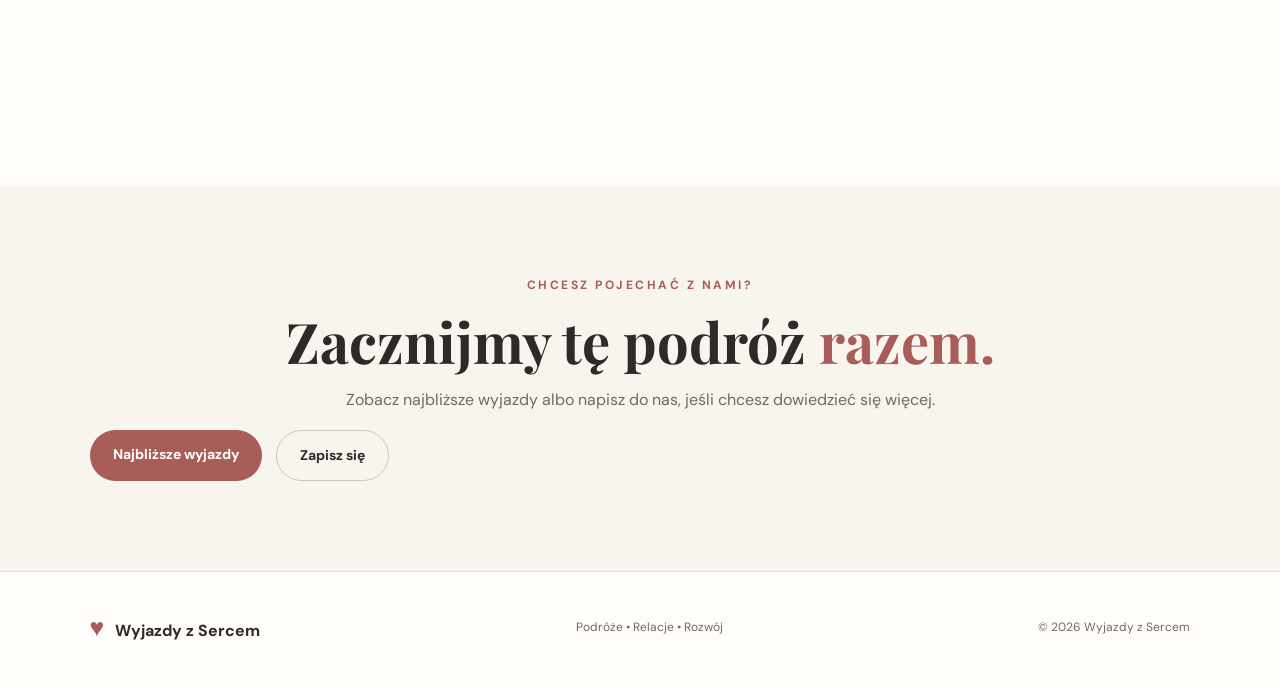
==== commit 9dfc7e17: "Uporządkowanie strony głównej: przeniesienie szczegółów do osobnych zakładek i skrócenie treści" ====
--- a/index.html
+++ b/index.html
@@ -3,7 +3,7 @@
 <head>
 <meta charset="utf-8">
 <meta name="viewport" content="width=device-width,initial-scale=1">
-<meta name="description" content="Wyjazdy z Sercem – terapeutyczne, rozwojowe i integracyjne wyjazdy w Polsce i na świecie dla kobiet, mężczyzn, par i rodzin.">
+<meta name="description" content="Wyjazdy z Sercem – terapeutyczne, rozwojowe i integracyjne wyjazdy w Polsce i na świecie.">
 <title>Wyjazdy z Sercem | Podróże, które mają znaczenie</title>
 <link rel="preconnect" href="https://fonts.googleapis.com">
 <link rel="preconnect" href="https://fonts.gstatic.com" crossorigin>
@@ -15,7 +15,12 @@
   <a class="brand" href="index.html"><span>♥</span> Wyjazdy z Sercem</a>
   <button class="menu" aria-label="Otwórz menu">☰</button>
   <nav>
-    <a href="wyjazdy.html">Wyjazdy</a><a href="warsztaty.html">Warsztaty</a><a href="o-nas.html">O nas</a><a href="opinie.html">Opinie</a><a href="galeria.html">Galeria</a><a class="nav-cta" href="zapisy.html">Zapisz się</a>
+    <a href="wyjazdy.html">Wyjazdy</a>
+    <a href="warsztaty.html">Warsztaty</a>
+    <a href="o-nas.html">O nas</a>
+    <a href="opinie.html">Opinie</a>
+    <a href="galeria.html">Galeria</a>
+    <a class="nav-cta" href="zapisy.html">Zapisz się</a>
   </nav>
 </header>
 
@@ -24,8 +29,11 @@
   <div class="hero-copy">
     <p class="eyebrow">PODRÓŻE • RELACJE • ROZWÓJ</p>
     <h1>Wyjazdy, które<br><em>zostają w sercu.</em></h1>
-    <p class="lead">Tworzymy wyjątkowe wyjazdy terapeutyczne, rozwojowe i integracyjne dla kobiet, mężczyzn, par i rodzin — w Polsce i na świecie.</p>
-    <div class="hero-actions"><a class="btn primary" href="#wyjazdy">Zobacz wyjazdy</a><a class="btn ghost" href="#o-mnie">Poznaj naszą ideę ↓</a></div>
+    <p class="lead">Wyjazdy terapeutyczne, rozwojowe i integracyjne. Czas na odpoczynek, emocje, relacje i spotkanie z drugim człowiekiem.</p>
+    <div class="hero-actions">
+      <a class="btn primary" href="wyjazdy.html">Zobacz wyjazdy</a>
+      <a class="btn ghost" href="o-nas.html">Poznaj nas</a>
+    </div>
   </div>
   <div class="hero-card">
     <div class="hero-photo"></div>
@@ -36,67 +44,60 @@
 <section class="intro">
   <p class="eyebrow">WIĘCEJ NIŻ PODRÓŻ</p>
   <h2>Wyjeżdżamy, żeby spotkać <em>siebie i innych.</em></h2>
-  <p>Łączymy poznawanie pięknych miejsc z pracą nad emocjami, relacjami i własnymi potrzebami. Bez presji. W bezpiecznej atmosferze, z przestrzenią na rozmowę, odpoczynek i prawdziwe doświadczenie.</p>
+  <p>Tworzymy bezpieczną przestrzeń do odpoczynku, rozmowy, pracy nad sobą i budowania relacji.</p>
 </section>
 
-<section id="wyjazdy" class="section">
-  <div class="section-head"><div><p class="eyebrow">ODNAJDŹ SWÓJ KIERUNEK</p><h2>Wyjazdy z sercem</h2></div><p>Każdy wyjazd ma własny charakter. Wybierz to, czego dziś potrzebujesz.</p></div>
+<section class="section">
+  <div class="section-head">
+    <div><p class="eyebrow">ODNAJDŹ SWÓJ KIERUNEK</p><h2>Wybierz rodzaj wyjazdu</h2></div>
+    <p>Szczegóły, terminy i programy znajdziesz w zakładce Wyjazdy.</p>
+  </div>
   <div class="cards">
-    <article class="card"><div class="icon">🌿</div><h3>Terapeutyczne</h3><p>Praca z emocjami, relacjami i tym, co naprawdę ważne.</p><a href="#zapisy">Dowiedz się więcej →</a></article>
-    <article class="card"><div class="icon">✨</div><h3>Rozwojowe</h3><p>Nowa perspektywa, samoświadomość, inspiracja i wewnętrzna zmiana.</p><a href="#zapisy">Dowiedz się więcej →</a></article>
-    <article class="card"><div class="icon">❤️</div><h3>Dla par</h3><p>Czas na bliskość, rozmowę, zrozumienie i wspólne doświadczenia.</p><a href="#zapisy">Dowiedz się więcej →</a></article>
-    <article class="card"><div class="icon">👨‍👩‍👧</div><h3>Dla rodzin</h3><p>Wspólny czas, odpoczynek i program dla dorosłych oraz dzieci.</p><a href="#zapisy">Dowiedz się więcej →</a></article>
-    <article class="card"><div class="icon">🌸</div><h3>Dla kobiet i mężczyzn</h3><p>Przestrzeń na siebie, własne potrzeby, doświadczenia i nowe znajomości.</p><a href="#zapisy">Dowiedz się więcej →</a></article>
-    <article class="card"><div class="icon">🌍</div><h3>Polska i świat</h3><p>Od spokojnych zakątków Polski po wyjątkowe miejsca poza granicami.</p><a href="#zapisy">Zaproponuj kierunek →</a></article>
+    <article class="card"><div class="icon">🌿</div><h3>Terapeutyczne</h3><p>Emocje, relacje i praca nad sobą.</p><a href="wyjazdy.html">Sprawdź →</a></article>
+    <article class="card"><div class="icon">✨</div><h3>Rozwojowe</h3><p>Samoświadomość, inspiracja i zmiana.</p><a href="wyjazdy.html">Sprawdź →</a></article>
+    <article class="card"><div class="icon">❤️</div><h3>Dla par</h3><p>Bliskość, rozmowa i wspólny czas.</p><a href="wyjazdy.html">Sprawdź →</a></article>
+    <article class="card"><div class="icon">👨‍👩‍👧</div><h3>Dla rodzin</h3><p>Odpoczynek i przestrzeń dla całej rodziny.</p><a href="wyjazdy.html">Sprawdź →</a></article>
   </div>
 </section>
 
-<section id="najblizsze" class="section upcoming">
-  <div class="section-head"><div><p class="eyebrow">NAJBLIŻSZE TERMINY</p><h2>Znajdź swój wyjazd</h2></div><p>Wkrótce pojawią się tutaj konkretne terminy. Każdy wyjazd przygotujemy z dbałością o program, miejsce i potrzeby uczestników.</p></div>
-  <div class="trip-grid">
-    <article class="trip-card featured"><div class="trip-tag">TERAPEUTYCZNY</div><h3>Wyjazd z przestrzenią na emocje</h3><p class="trip-placeholder">Termin i miejsce — wkrótce</p><ul><li>praca z emocjami</li><li>rozmowy i warsztaty</li><li>odpoczynek i integracja</li></ul><a class="btn primary" href="wyjazd.html">Zobacz szczegóły →</a></article>
-    <article class="trip-card"><div class="trip-tag">DLA PAR</div><h3>Czas we dwoje</h3><p class="trip-placeholder">Termin i miejsce — wkrótce</p><ul><li>bliskość i komunikacja</li><li>wspólne doświadczenia</li><li>czas tylko dla Was</li></ul><a class="btn ghost" href="wyjazd.html">Zobacz szczegóły →</a></article>
-    <article class="trip-card"><div class="trip-tag">DLA RODZIN</div><h3>Razem, ale z przestrzenią dla każdego</h3><p class="trip-placeholder">Termin i miejsce — wkrótce</p><ul><li>program dla dorosłych</li><li>opieka i animacje dla dzieci</li><li>rodzinny czas i odpoczynek</li></ul><a class="btn ghost" href="wyjazd.html">Zobacz szczegóły →</a></article>
+<section class="split">
+  <div class="split-photo workshop-photo"></div>
+  <div class="split-copy">
+    <p class="eyebrow">WSPÓLNIE TWORZYMY DOŚWIADCZENIE</p>
+    <h2>Warsztaty, emocje i <em>dzielenie się doświadczeniem.</em></h2>
+    <p>Podczas wyjazdów organizujemy warsztaty terapeutyczne i rozwojowe oraz tworzymy przestrzeń do dzielenia się wiedzą, pasjami i doświadczeniami.</p>
+    <a class="btn primary" href="warsztaty.html">Poznaj warsztaty →</a>
   </div>
 </section>
 
-<section id="warsztaty" class="split">
-  <div class="split-photo workshop-photo"></div>
-  <div class="split-copy"><p class="eyebrow">WSPÓLNIE TWORZYMY DOŚWIADCZENIE</p><h2>Warsztaty i <em>dzielenie się tym, co mamy.</em></h2>
-  <p>Podczas wyjazdów będzie miejsce na warsztaty terapeutyczne i rozwojowe, rozmowy o emocjach, relacjach i życiu. Chcemy także zapraszać uczestników do dzielenia się swoim doświadczeniem i umiejętnościami.</p>
-  <ul><li>praca z emocjami i samoświadomością</li><li>komunikacja i relacje</li><li>twórcze i praktyczne warsztaty</li><li>dzielenie się pasjami i talentami</li></ul></div>
-</section>
-
-<section class="family">
-  <div><p class="eyebrow">RODZINNA PRZESTRZEŃ</p><h2>Wyjazd z dziećmi?<br><em>Pomyślimy także o nich.</em></h2><p>Podczas wybranych wyjazdów rodzinnych planujemy obecność opiekunki i animatorki, która zajmie się dziećmi podczas części programu dla dorosłych i przygotuje dla nich bezpieczne, ciekawe aktywności.</p><a class="btn light" href="#zapisy">Zapytaj o wyjazdy rodzinne</a></div>
-</section>
-
-<section id="o-mnie" class="about">
+<section class="about">
   <div class="portrait"></div>
   <div>
     <p class="eyebrow">LUDZIE, KTÓRZY TWORZĄ TE WYJAZDY</p>
-    <h2>Nie tylko organizujemy podróże. <em>Tworzymy przestrzeń.</em></h2>
-    <p><strong>Justyna Piątkowska</strong> – organizatorka Wyjazdów z Sercem. Dbam o to, aby każdy wyjazd był czymś więcej niż zmianą miejsca: żeby był czasem odpoczynku, spotkania, rozmowy, wymiany doświadczeń i budowania relacji.</p>
-    <p>Wierzę, że każdy człowiek ma własną historię, doświadczenia i umiejętności, którymi może wzbogacić innych. Dlatego chcemy tworzyć wyjazdy, na których można nie tylko korzystać z przygotowanych warsztatów, ale również dzielić się swoją pasją, wiedzą i tym, co potrafimy.</p>
-    <div class="therapist-box">
-      <p class="eyebrow">WSPARCIE TERAPEUTYCZNE</p>
-      <h3>Patrycja Siwiak – terapeutka</h3>
-      <p>Patrycja pracuje z emocjami, relacjami i doświadczeniami, które wpływają na nasze codzienne życie. W swojej pracy podejmuje m.in. tematykę uzależnień, DDA i DDD, współuzależnienia, samoakceptacji, granic, komunikacji, relacji oraz rozwoju osobistego i duchowego.</p>
-      <p>Podczas wyjazdów terapeutycznych tworzy bezpieczną przestrzeń do rozmowy, refleksji i pracy nad sobą — z poszanowaniem indywidualnych potrzeb każdego uczestnika.</p>
-    </div>
-    <div class="signature">Z sercem,<br><strong>Justyna</strong></div>
+    <h2>Tworzymy <em>przestrzeń.</em></h2>
+    <p><strong>Justyna Piątkowska</strong> – organizatorka Wyjazdów z Sercem. Dbam o to, aby każdy wyjazd był czasem odpoczynku, spotkania, rozmowy i budowania relacji.</p>
+    <a class="btn ghost" href="o-nas.html">Poznaj nas bliżej →</a>
   </div>
 </section>
 
-<section id="opinie" class="section soft"><div class="center"><p class="eyebrow">SŁOWA UCZESTNIKÓW</p><h2>Opinie</h2><p class="muted">Tutaj będziemy dodawać prawdziwe opinie po kolejnych wyjazdach.</p></div>
-<div class="quotes"><blockquote>„Miejsce, ludzie i atmosfera sprawiły, że naprawdę mogłam odetchnąć. Wróciłam z nową energią.”<cite>— uczestniczka wyjazdu</cite></blockquote><blockquote>„To był czas, którego potrzebowaliśmy jako para. Dużo rozmów, bliskości i pięknych wspomnień.”<cite>— uczestnicy wyjazdu dla par</cite></blockquote><blockquote>„Dzieci miały swoją przestrzeń, a my mogliśmy naprawdę pobyć razem. Cudowna idea.”<cite>— rodzina</cite></blockquote></div></section>
+<section class="section soft">
+  <div class="center">
+    <p class="eyebrow">CHCESZ POJECHAĆ Z NAMI?</p>
+    <h2>Zacznijmy tę podróż <em>razem.</em></h2>
+    <p class="muted">Zobacz najbliższe wyjazdy albo napisz do nas, jeśli chcesz dowiedzieć się więcej.</p>
+    <div class="hero-actions">
+      <a class="btn primary" href="wyjazdy.html">Najbliższe wyjazdy</a>
+      <a class="btn ghost" href="zapisy.html">Zapisz się</a>
+    </div>
+  </div>
+</section>
+</main>
 
-<section id="galeria" class="section"><div class="center"><p class="eyebrow">CHWILE</p><h2>Galeria</h2><p class="muted">Galeria będzie uzupełniana zdjęciami z naszych wyjazdów.</p></div><div class="gallery"><div></div><div></div><div></div><div></div><div></div><div></div></div></section>
-
-<section id="zapisy" class="booking"><div><p class="eyebrow">ZACZNIJMY PODRÓŻ</p><h2>Chcesz pojechać<br><em>z nami?</em></h2><p>Napisz, jaki wyjazd Cię interesuje. Powiadomimy Cię o terminach i szczegółach.</p></div>
-<form onsubmit="return submitForm(event)"><label>Imię i nazwisko<input required name="name" placeholder="Twoje imię i nazwisko"></label><label>E-mail<input required type="email" name="email" placeholder="twoj@email.pl"></label><label>Telefon<input name="phone" placeholder="+48 ..."></label><label>Jaki wyjazd Cię interesuje?<select name="trip"><option>Wyjazd terapeutyczny</option><option>Wyjazd rozwojowy</option><option>Wyjazd dla par</option><option>Wyjazd rodzinny</option><option>Wyjazd zagraniczny</option><option>Warsztaty</option></select></label><label>Wiadomość<textarea name="message" rows="4" placeholder="Napisz, czego szukasz..."></textarea></label><label class="check"><input required type="checkbox"> Zgadzam się na kontakt w sprawie wyjazdów.</label><button class="btn primary" type="submit">Wyślij zapytanie ♥</button><p id="form-note" class="form-note"></p></form></section>
-</main>
-<footer><div class="brand"><span>♥</span> Wyjazdy z Sercem</div><p>Podróże • Relacje • Rozwój</p><p>© <span id="year"></span> Wyjazdy z Sercem</p></footer>
+<footer>
+  <div class="brand"><span>♥</span> Wyjazdy z Sercem</div>
+  <p>Podróże • Relacje • Rozwój</p>
+  <p>© <span id="year"></span> Wyjazdy z Sercem</p>
+</footer>
 <script src="script.js"></script>
 </body>
 </html>
